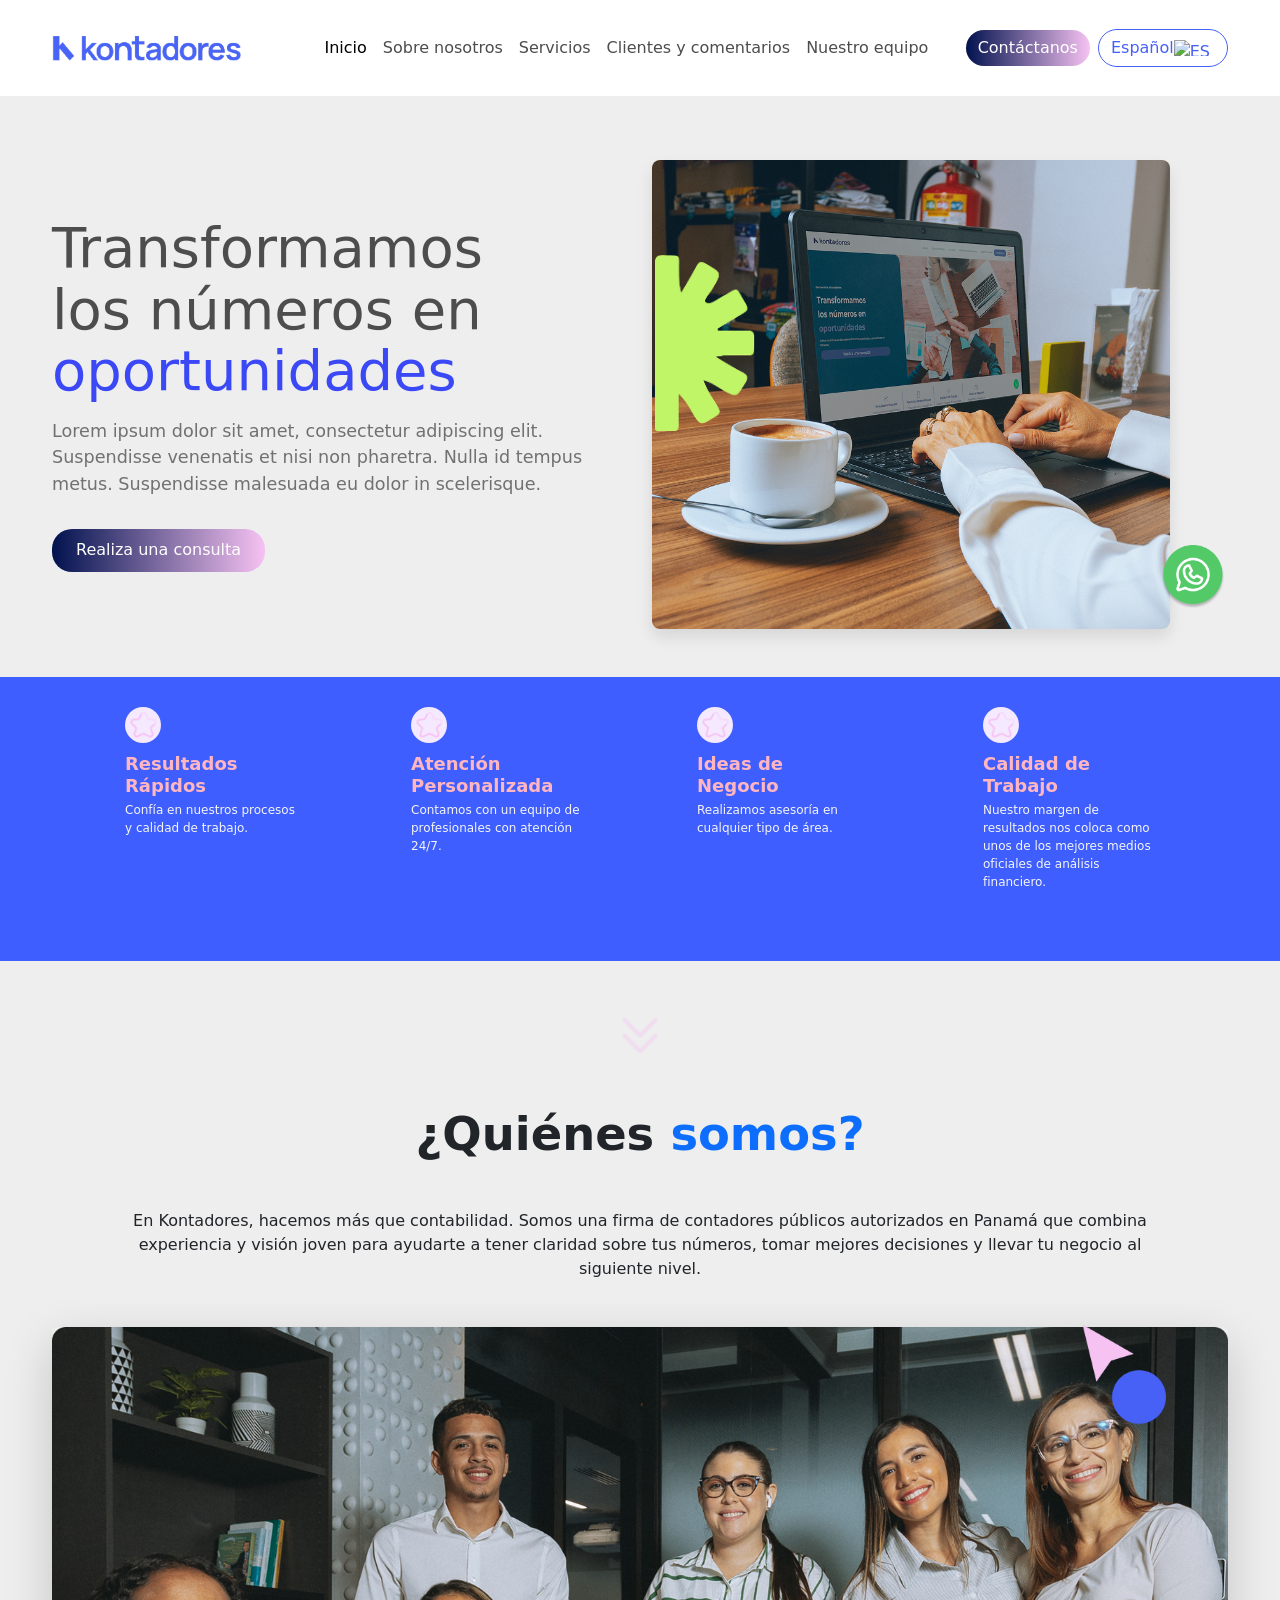
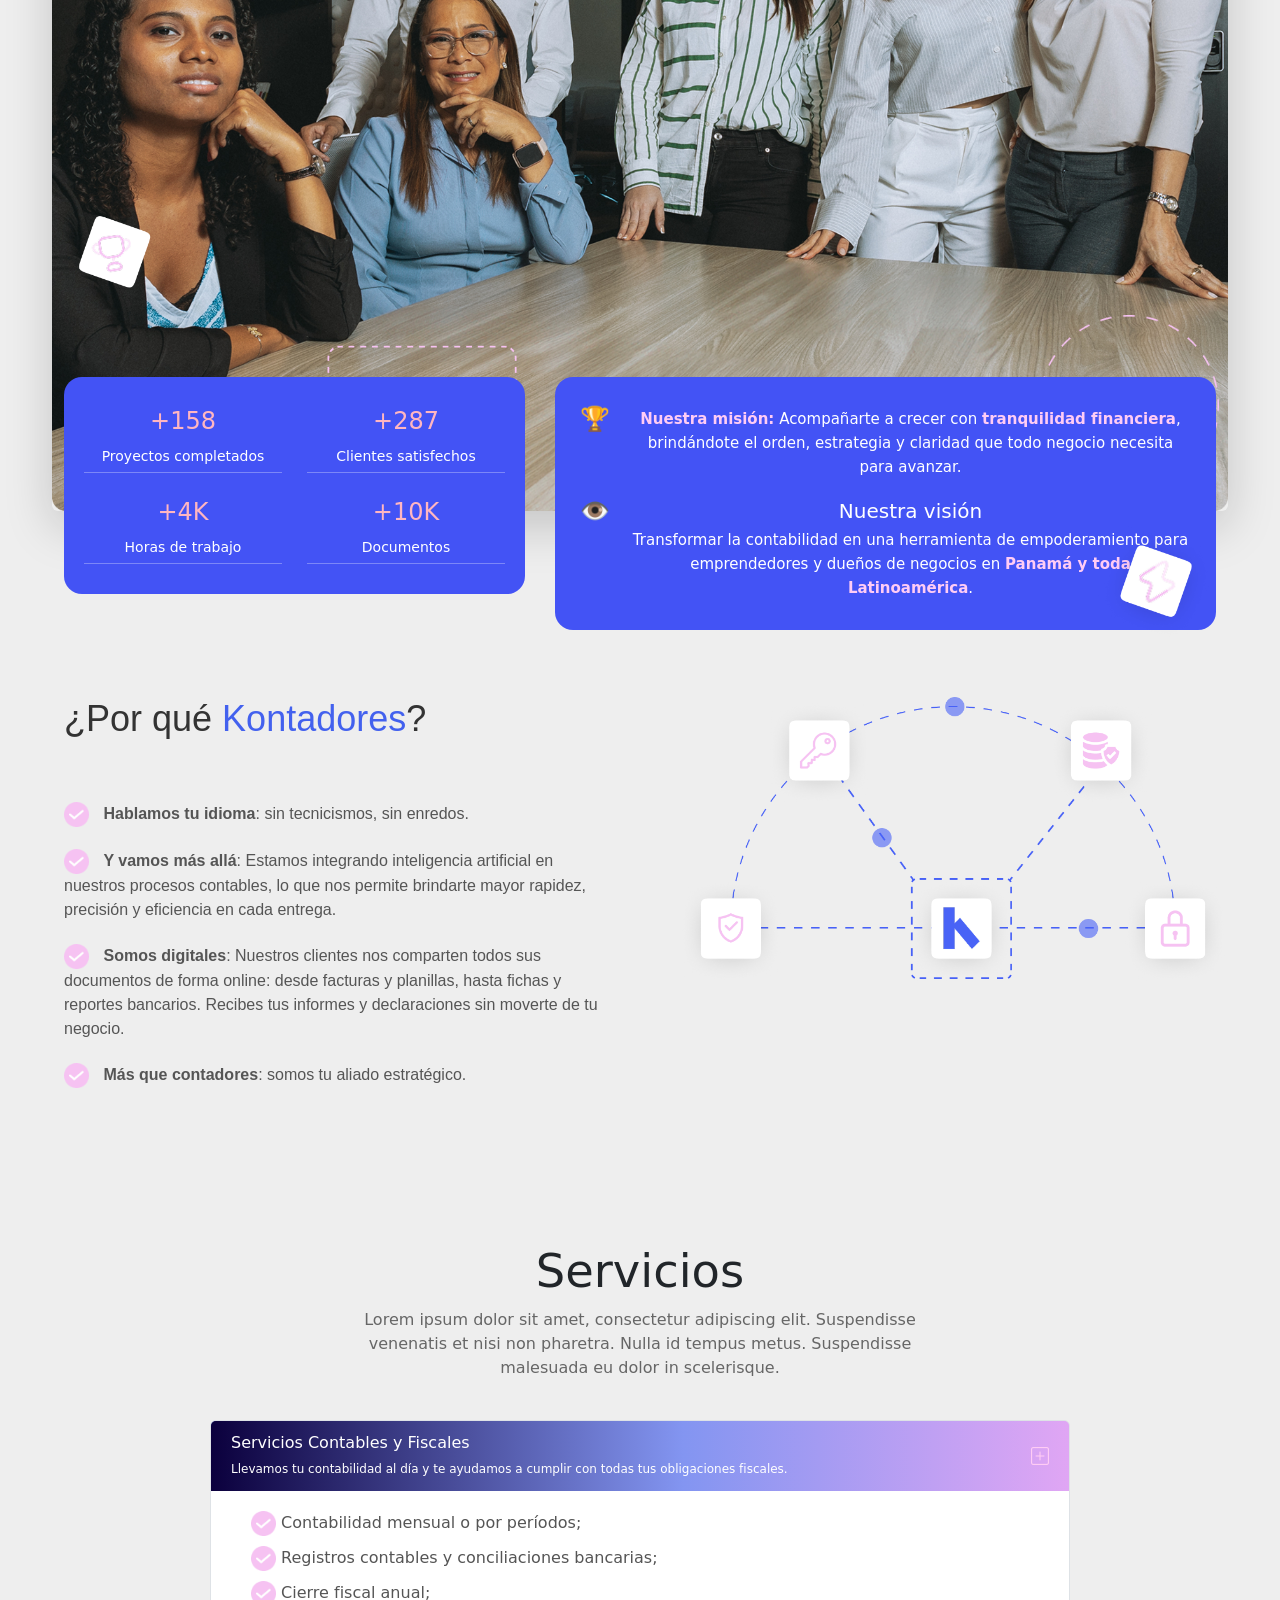
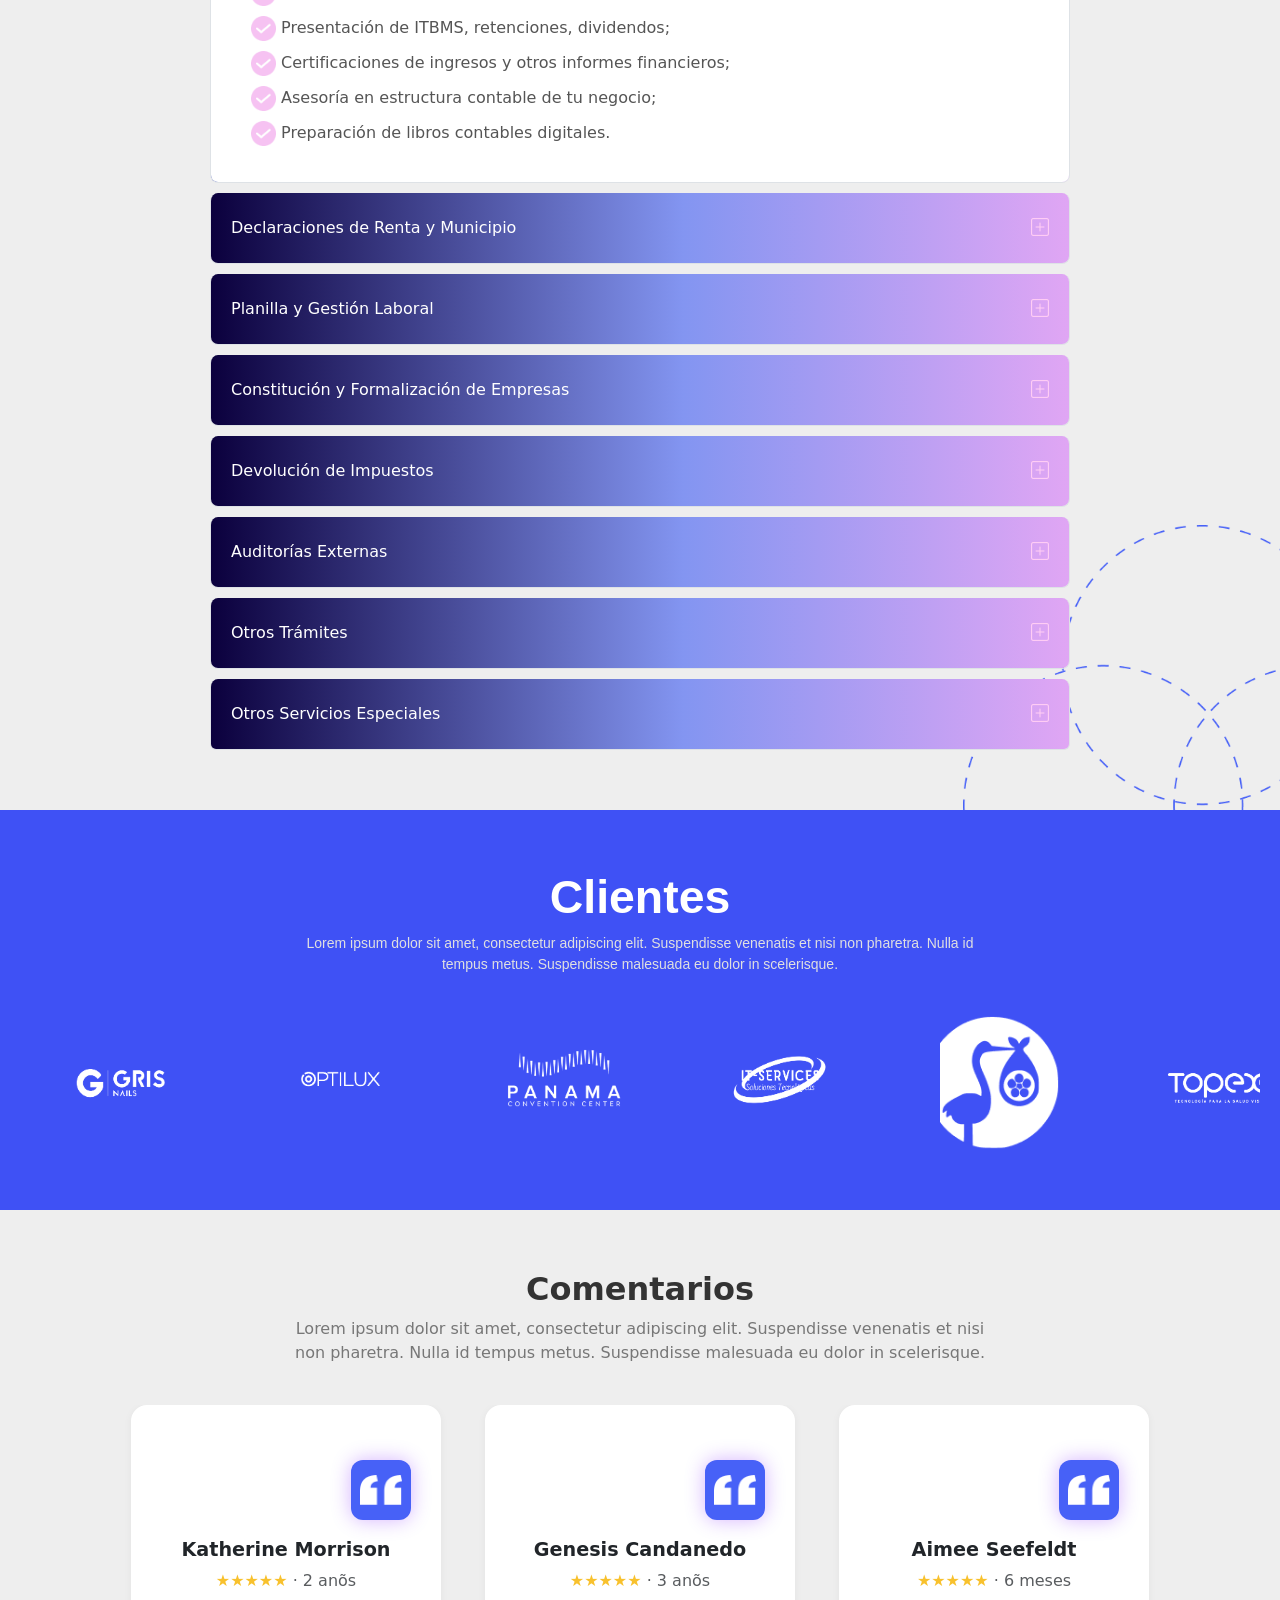
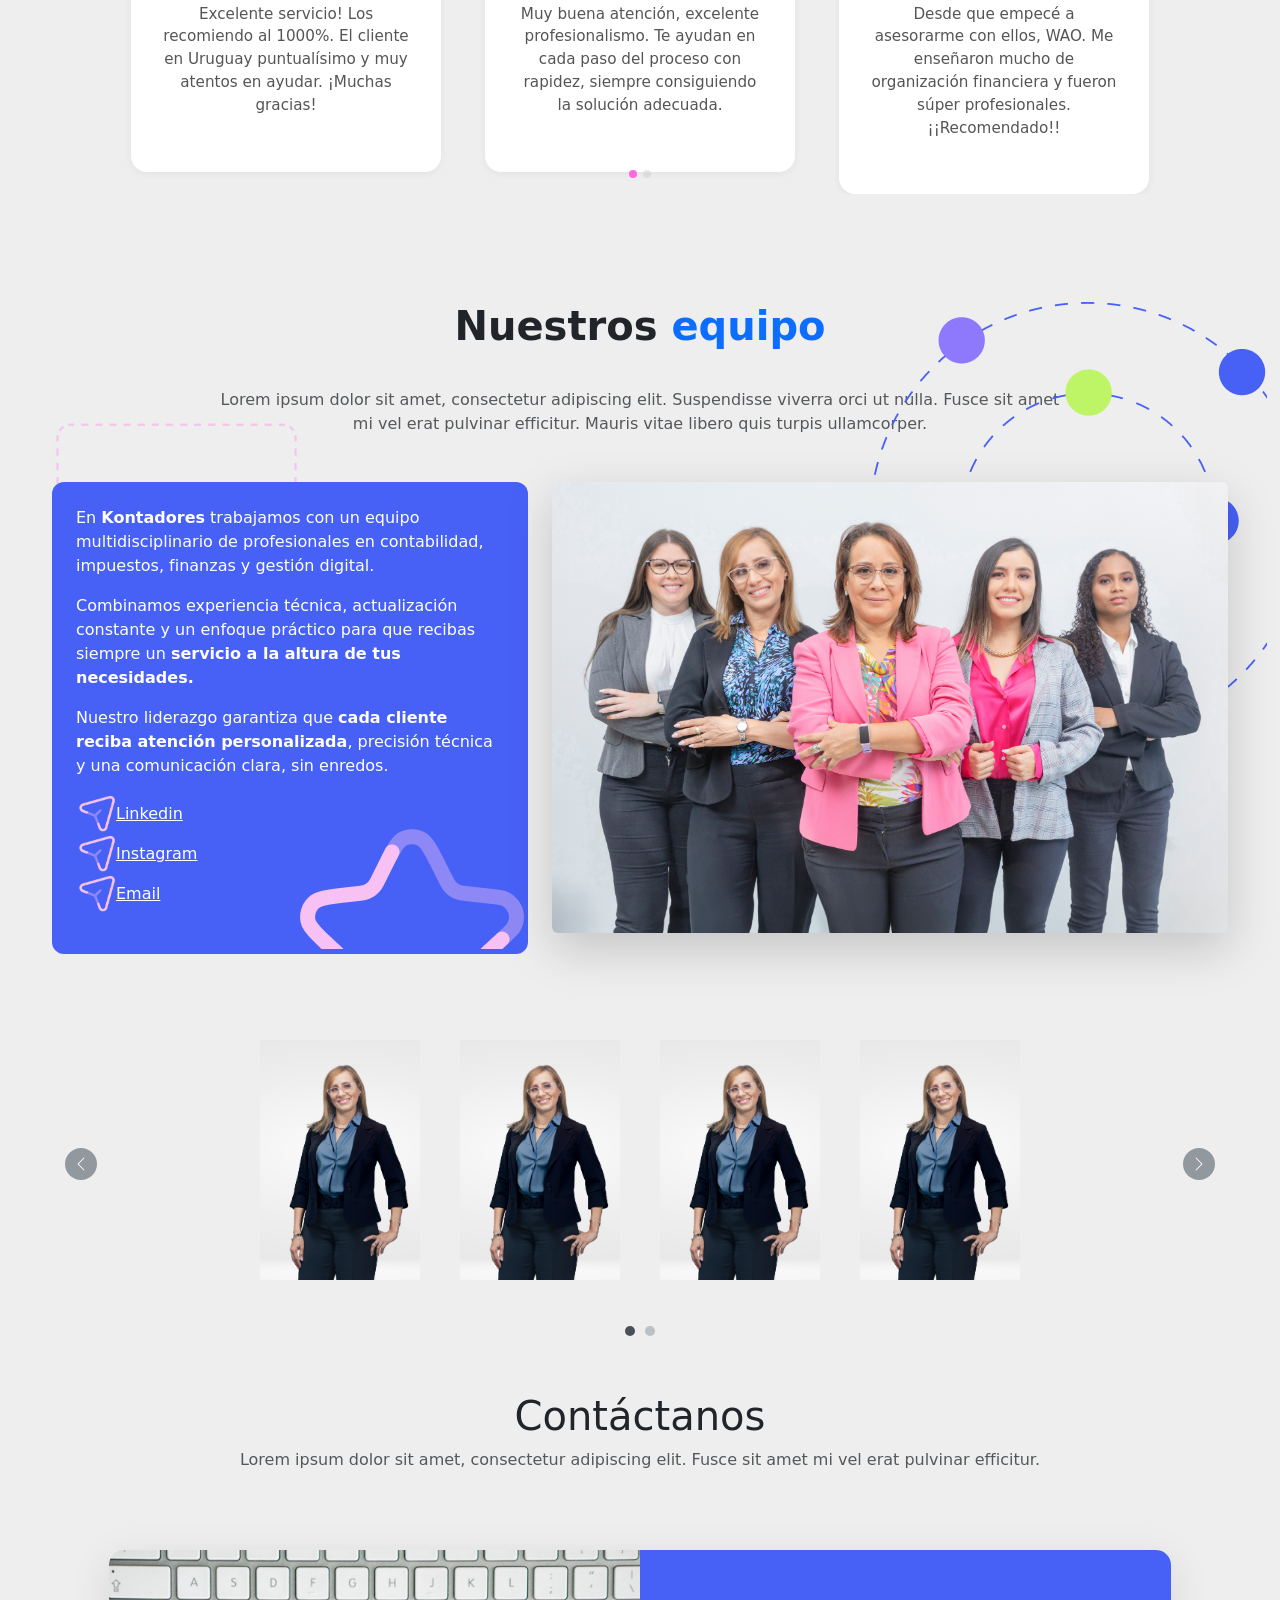
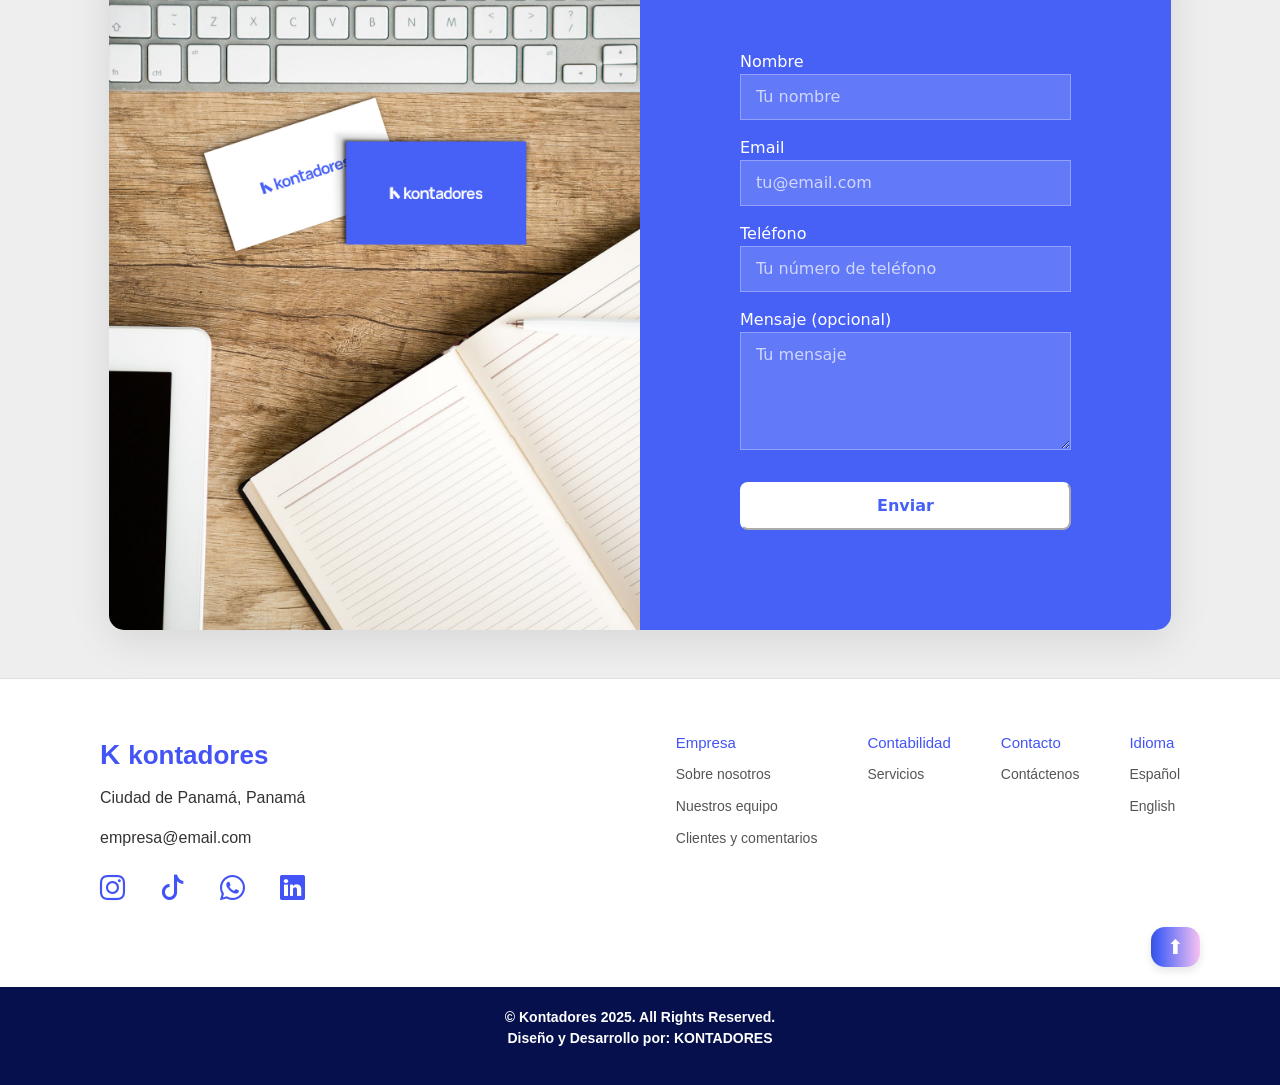
==== kontadores/index.html @ 6466029c "fix: ajuste layout" ====
<!DOCTYPE html>
<html lang="es">

<head>
    <meta charset="UTF-8">
    <meta name="viewport" content="width=device-width, initial-scale=1">
    <title>Kontadores</title>
    <!-- Bootstrap 5 -->
    <link href="https://cdn.jsdelivr.net/npm/bootstrap@5.3.7/dist/css/bootstrap.min.css" rel="stylesheet">
    <link rel="stylesheet" href="https://cdn.jsdelivr.net/npm/swiper@11/swiper-bundle.min.css" />
    <link rel="stylesheet" href="style.css">
</head>

<body>
    <!-- Navbar -->
    <nav class="navbar navbar-expand-lg bg-white my-2">
        <div class="container">
            <!-- Logo -->
            <a class="navbar-brand d-flex align-items-center text-primary fw-bold" href="#">
                <img src="img/LogotipoKontadores07.png" alt="Logo">
            </a>

            <!-- Botão colapsável (mobile) -->
            <button class="navbar-toggler" type="button" data-bs-toggle="collapse" data-bs-target="#navbarContent">
                <span class="navbar-toggler-icon"></span>
            </button>

            <!-- Menu principal -->
            <div class="collapse navbar-collapse" id="navbarContent">
                <!-- Links -->
                <ul class="navbar-nav mx-auto mb-2 mb-lg-0">
                    <li class="nav-item">
                        <a class="nav-link active" href="#">Inicio</a>
                    </li>
                    <li class="nav-item">
                        <a class="nav-link" href="#">Sobre nosotros</a>
                    </li>
                    <li class="nav-item">
                        <a class="nav-link" href="#">Servicios</a>
                    </li>
                    <li class="nav-item">
                        <a class="nav-link" href="#">Clientes y comentarios</a>
                    </li>
                    <li class="nav-item">
                        <a class="nav-link" href="#">Nuestro equipo</a>
                    </li>
                </ul>

                <!-- Botões -->
                <div class="d-flex align-items-center gap-2">
                    <a href="#" class="btn btn-gradient">Contáctanos</a>
                    <a href="#" class="btn btn-language d-flex align-items-center">
                        Español <img src="https://flagcdn.com/es.svg" alt="ES">
                    </a>
                </div>
            </div>
        </div>
    </nav>


    <section class="hero-section">
        <div class="container">
            <div class="row align-items-center flex-column-reverse flex-md-row text-center text-md-start">
                <!-- Texto à esquerda -->
                <div class="col-md-6 mb-4 mb-md-0">
                    <h1>
                        Transformamos <br />
                        los números en <span class="text-primary">oportunidades</span>
                    </h1>
                    <p>
                        Lorem ipsum dolor sit amet, consectetur adipiscing elit.<br />
                        Suspendisse venenatis et nisi non pharetra. Nulla id tempus <br />
                        metus. Suspendisse malesuada eu dolor in scelerisque.
                    </p>
                    <a href="#" class="btn btn-gradient mt-3">
                        Realiza una consulta
                    </a>
                </div>

                <!-- Imagem à direita -->
                <div class="col-md-6 position-relative">
                    <!-- Imagem principal -->
                    <img src="img/notebook-home.png" alt="Notebook" class="img-fluid main-img" />

                    <!-- Forma verde decorativa -->
                    <img src="img/StickersForma0104.png" alt="Decor" class="img-decor" />

                    <!-- Botão WhatsApp -->
                    <a href="#" class="btn-whatsapp">
                        <img class="img-whatsapp" src="img/btn-whatsapp.png" alt="WhatsApp" />
                    </a>
                </div>
            </div>
        </div>

        <!-- Benefícios -->
        <div class="benefits-section mt-5">
            <div class="row text-center">
                <div class="col-12 col-md-6 col-lg-3 mb-4">
                    <div class="benefit">
                        <div class="icon">
                            <img src="img/stars.svg" />
                        </div>
                        <h3>Resultados Rápidos</h3>
                        <p>Confía en nuestros procesos y calidad de trabajo.</p>
                    </div>
                </div>

                <div class="col-12 col-md-6 col-lg-3 mb-4">
                    <div class="benefit">
                        <div class="icon">
                            <img src="img/stars.svg" />
                        </div>
                        <h3>Atención Personalizada</h3>
                        <p>Contamos con un equipo de profesionales con atención 24/7.</p>
                    </div>
                </div>

                <div class="col-12 col-md-6 col-lg-3 mb-4">
                    <div class="benefit">
                        <div class="icon">
                            <img src="img/stars.svg" />
                        </div>
                        <h3>Ideas de Negocio</h3>
                        <p>Realizamos asesoría en cualquier tipo de área.</p>
                    </div>
                </div>

                <div class="col-12 col-md-6 col-lg-3 mb-4">
                    <div class="benefit">
                        <div class="icon">
                            <img src="img/stars.svg" />
                        </div>
                        <h3>Calidad de Trabajo</h3>
                        <p>Nuestro margen de resultados nos coloca como unos de los mejores medios oficiales de análisis
                            financiero.</p>
                    </div>
                </div>
            </div>
        </div>
    </section>

    <section class="quienes-somos-section py-5">
        <img src="img/circle.png" alt="Elemento decorativo superior direito" class="decor-circle-top-right">
        <img src="img/arrow.png" alt="Elemento decorativo superior direito" class="decor-arrow-top-right">
        <img src="img/dot-rectangle.png" alt="Elemento decorativo inferior esquerdo" class="decor-shape-bottom-left">
        <img src="img/rectangle.png" alt="Elemento decorativo superior esquerdo" class="decor-shape-top-left">
        <img src="img/trophy.png" alt="Elemento decorativo superior esquerdo" class="decor-shape-top-left-icon">
        <img src="img/rectangle.png" alt="Elemento decorativo superior esquerdo" class="decor-rectangle-bottom-left">
        <img src="img/lightning.png" alt="Elemento decorativo superior esquerdo"
            class="decor-rectangle-bottom-left-icon">


        <a href="#"><img class="img-arrow-double mb-5" src="img/doubleDown.png" /></a>
        <div class="container text-center">
            <!-- Título -->
            <h2 class="fw-bold mb-3">
                ¿Quiénes <span class="text-primary">somos?</span>
            </h2>
            <p class="mx-5">
                En Kontadores, hacemos más que contabilidad. Somos una firma de contadores públicos autorizados en
                Panamá
                que combina experiencia y visión joven para ayudarte a tener claridad sobre tus números,
                tomar mejores decisiones y llevar tu negocio al siguiente nivel.
            </p>

            <!-- Imagem com equipe -->
            <div class="position-relative">
                <img src="img/equipo-kontadores.png" alt="Equipo Kontadores"
                    class="img-fluid rounded shadow-lg img-equipo">
            </div>

            <!-- Bloco inferior com 2 colunas -->
            <div class="mision-vision-section">
                <div class="container">
                    <div class="stats-box">
                        <div class="stat">
                            <h3>+158</h3>
                            <p>Proyectos completados</p>
                        </div>
                        <div class="stat">
                            <h3>+287</h3>
                            <p>Clientes satisfechos</p>
                        </div>
                        <div class="stat">
                            <h3>+4K</h3>
                            <p>Horas de trabajo</p>
                        </div>
                        <div class="stat">
                            <h3>+10K</h3>
                            <p>Documentos</p>
                        </div>
                    </div>

                    <div class="mission-box">
                        <div class="mission">
                            <div class="icon">🏆</div>
                            <div class="d-flex flex-wrap">
                                <p>
                                    <strong>Nuestra misión:</strong>
                                    Acompañarte a crecer con <strong>tranquilidad financiera</strong>, brindándote el
                                    orden, estrategia y claridad
                                    que todo negocio necesita para avanzar.
                                </p>
                            </div>
                        </div>
                        <div class="vision">
                            <div class="icon">👁️</div>
                            <div>
                                <h3>Nuestra visión</h3>
                                <p>
                                    Transformar la contabilidad en una herramienta de empoderamiento para emprendedores
                                    y dueños de negocios en
                                    <strong>Panamá y toda Latinoamérica</strong>.
                                </p>
                            </div>
                        </div>
                    </div>
                </div>
            </div>

        </div>
    </section>

    <section class="porque-kontadores">
        <div class="container">
            <div class="row">
                <div class="col-md-6 col-12">
                    <div class="text-content container container-porque">
                        <h2>¿Por qué <span class="highlight">Kontadores</span>?</h2>
                        <ul>
                            <li>
                                <span class="check"><img src="./img/check_service.png" class="check-servicios"></span>
                                <strong>Hablamos tu idioma</strong>: sin tecnicismos, sin enredos.
                            </li>
                            <li>
                                <span class="check"><img src="./img/check_service.png" class="check-servicios"></span>
                                <strong>Y vamos más allá</strong>: Estamos integrando inteligencia artificial en
                                nuestros
                                procesos
                                contables, lo que nos permite brindarte mayor rapidez, precisión y eficiencia en cada
                                entrega.
                            </li>
                            <li>
                                <span class="check"><img src="./img/check_service.png" class="check-servicios"></span>
                                <strong>Somos digitales</strong>: Nuestros clientes nos comparten todos sus documentos
                                de
                                forma
                                online: desde facturas y planillas, hasta fichas y reportes bancarios. Recibes tus
                                informes
                                y
                                declaraciones sin moverte de tu negocio.
                            </li>
                            <li>
                                <span class="check"><img src="./img/check_service.png" class="check-servicios"></span>
                                <strong>Más que contadores</strong>: somos tu aliado estratégico.
                            </li>
                        </ul>
                    </div>
                </div>
                <div class="col-md-6 col-12 d-flex justify-content-end">
                    <div class="image-content">
                        <img src="img/Element.png" alt="Gráfico ilustrativo Kontadores" />
                    </div>
                </div>
            </div>
        </div>
    </section>

    <section class="servicios">
        <div class="container-servicios">
            <div class="titulo-central">
                <h2>Servicios</h2>
                <p>Lorem ipsum dolor sit amet, consectetur adipiscing elit. Suspendisse venenatis et nisi non pharetra.
                    Nulla id tempus metus. Suspendisse malesuada eu dolor in scelerisque.</p>
            </div>

            <div class="accordion">
                <!-- Acordeon 1 - aberto por padrão -->
                <div class="accordion-item open">
                    <div class="accordion-header">
                        <div class="accordion-text-content">
                            <h3>Servicios Contables y Fiscales</h3>
                            <p>Llevamos tu contabilidad al día y te ayudamos a cumplir con todas tus obligaciones
                                fiscales.
                            </p>
                        </div>
                        <span class="icon"><i class="bi bi-plus-square"></i></span>
                    </div>
                    <div class="accordion-content">
                        <ul>
                            <li><img src="./img/check_service.png" class="check-servicios"> Contabilidad mensual o por
                                períodos;
                            </li>
                            <li><img src="./img/check_service.png" class="check-servicios"> Registros contables y
                                conciliaciones bancarias;</li>
                            <li><img src="./img/check_service.png" class="check-servicios"> Cierre fiscal anual;</li>
                            <li><img src="./img/check_service.png" class="check-servicios"> Presentación de ITBMS,
                                retenciones, dividendos;</li>
                            <li><img src="./img/check_service.png" class="check-servicios"> Certificaciones de ingresos
                                y otros informes financieros;</li>
                            <li><img src="./img/check_service.png" class="check-servicios"> Asesoría en estructura
                                contable de tu negocio;</li>
                            <li><img src="./img/check_service.png" class="check-servicios"> Preparación de libros
                                contables digitales.</li>
                        </ul>
                    </div>
                </div>

                <!-- Demais acordeons -->
                <div class="accordion-item">
                    <div class="accordion-header">
                        <div class="accordion-text-content">
                            <h3>Declaraciones de Renta y Municipio</h3>
                        </div>
                        <span class="icon"><i class="bi bi-plus-square"></i></span>
                    </div>
                </div>

                <div class="accordion-item">
                    <div class="accordion-header">
                        <div class="accordion-text-center">
                            <h3>Planilla y Gestión Laboral</h3>
                        </div>
                        <span class="icon"><i class="bi bi-plus-square"></i></span>
                    </div>
                </div>

                <div class="accordion-item">
                    <div class="accordion-header">
                        <div class="accordion-text-center">
                            <h3>Constitución y Formalización de Empresas</h3>
                        </div>
                        <span class="icon"><i class="bi bi-plus-square"></i></span>
                    </div>
                </div>

                <div class="accordion-item">
                    <div class="accordion-header">
                        <div class="accordion-text-center">
                            <h3>Devolución de Impuestos</h3>
                        </div>
                        <span class="icon"><i class="bi bi-plus-square"></i></span>
                    </div>
                </div>

                <div class="accordion-item">
                    <div class="accordion-header">
                        <div class="accordion-text-center">
                            <h3>Auditorías Externas</h3>
                        </div>
                        <span class="icon"><i class="bi bi-plus-square"></i></span>
                    </div>
                </div>

                <div class="accordion-item">
                    <div class="accordion-header">
                        <div class="accordion-text-center">
                            <h3>Otros Trámites</h3>
                        </div>
                        <span class="icon"><i class="bi bi-plus-square"></i></span>
                    </div>
                </div>

                <div class="accordion-item">
                    <div class="accordion-header">
                        <div class="accordion-text-center">
                            <h3>Otros Servicios Especiales</h3>
                        </div>
                        <span class="icon"><i class="bi bi-plus-square"></i></span>
                    </div>
                </div>
            </div>

            <img src="./img/Apps.png" class="apps-servicios" />
        </div>
    </section>

    <section class="clientes-section">
        <div class="clientes-texto">
            <h1><strong>Clientes</strong></h1>
            <p>
                Lorem ipsum dolor sit amet, consectetur adipiscing elit. Suspendisse venenatis et nisi non
                pharetra.
                Nulla id tempus metus. Suspendisse malesuada eu dolor in scelerisque.
            </p>
        </div>

        <!-- <div class="carousel-container">
            <div class="carousel-track-client">
                <img src="img/alimenticias.png" alt="Cliente 1" />
                <img src="img/gris.png" alt="Cliente 2" />
                <img src="img/optilux.png" alt="Cliente 3" />
                <img src="img/panama.png" alt="Cliente 4" />
                <img src="img/services.png" alt="Cliente 5" />
                <img src="img/traced.png" alt="Cliente 6" />
                <img src="img/topex.png" alt="Cliente 1" />
            </div>
            <div class="carousel-dots">-
                <span class="dot active"></span>
                <span class="dot"></span>
                <span class="dot"></span>
            </div>
        </div> -->
        <div class="swiper clients-swiper">
            <div class="swiper-wrapper">
                <div class="swiper-slide"><img src="img/alimenticias.png" alt="Cliente 1" /></div>
                <div class="swiper-slide"><img src="img/gris.png" alt="Cliente 2" /></div>
                <div class="swiper-slide"><img src="img/optilux.png" alt="Cliente 3" /></div>
                <div class="swiper-slide"><img src="img/panama.png" alt="Cliente 4" /></div>
                <div class="swiper-slide"><img src="img/services.png" alt="Cliente 5" /></div>
                <div class="swiper-slide"><img src="img/traced.png" alt="Cliente 6" /></div>
                <div class="swiper-slide"><img src="img/topex.png" alt="Cliente 7" /></div>

                <div class="swiper-slide"><img src="img/alimenticias.png" alt="Cliente 1" /></div>
                <div class="swiper-slide"><img src="img/gris.png" alt="Cliente 2" /></div>
                <div class="swiper-slide"><img src="img/optilux.png" alt="Cliente 3" /></div>
                <div class="swiper-slide"><img src="img/panama.png" alt="Cliente 4" /></div>
                <div class="swiper-slide"><img src="img/services.png" alt="Cliente 5" /></div>
                <div class="swiper-slide"><img src="img/traced.png" alt="Cliente 6" /></div>
                <div class="swiper-slide"><img src="img/topex.png" alt="Cliente 7" /></div>
            </div>
            <div class="swiper-pagination"></div>
        </div>
    </section>

    <section class="testimonial-section">
        <h2 class="testimonial-title">Comentarios</h2>
        <p class="testimonial-subtitle">
            Lorem ipsum dolor sit amet, consectetur adipiscing elit. Suspendisse venenatis et nisi non pharetra.
            Nulla id tempus metus. Suspendisse malesuada eu dolor in scelerisque.
        </p>

        <div id="testimonialCarousel" class="carousel slide" data-bs-ride="carousel">
            <div class="carousel-inner">

                <!-- Slide 1 -->
                <div class="carousel-item active">
                    <div class="d-flex justify-content-center gap-4 flex-wrap">
                        <div class="testimonial-card col-10 col-md-3">
                            <div class="quote-icon">
                                <img src="./img/quote.png" class="quote-img" />
                            </div>
                            <div class="testimonial-name">Katherine Morrison</div>
                            <div class="testimonial-stars">★★★★★ <span class="text-muted">· 2 anõs</span></div>
                            <div class="testimonial-text">
                                Excelente servicio! Los recomiendo al 1000%. El cliente en Uruguay puntualísimo y muy
                                atentos en ayudar. ¡Muchas gracias!
                            </div>
                        </div>

                        <div class="testimonial-card col-10 col-md-3">
                            <div class="quote-icon">
                                <img src="./img/quote.png" class="quote-img" />
                            </div>
                            <div class="testimonial-name">Genesis Candanedo</div>
                            <div class="testimonial-stars">★★★★★ <span class="text-muted">· 3 anõs</span></div>
                            <div class="testimonial-text">
                                Muy buena atención, excelente profesionalismo. Te ayudan en cada paso del proceso con
                                rapidez, siempre consiguiendo la solución adecuada.
                            </div>
                        </div>

                        <div class="testimonial-card col-10 col-md-3">
                            <div class="quote-icon">
                                <img src="./img/quote.png" class="quote-img" />
                            </div>
                            <div class="testimonial-name">Aimee Seefeldt</div>
                            <div class="testimonial-stars">★★★★★ <span class="text-muted">· 6 meses</span></div>
                            <div class="testimonial-text">
                                Desde que empecé a asesorarme con ellos, WAO. Me enseñaron mucho de organización
                                financiera
                                y fueron súper profesionales. ¡¡Recomendado!!
                            </div>
                        </div>
                    </div>
                </div>

                <!-- Slide 2 -->
                <div class="carousel-item">
                    <div class="d-flex justify-content-center gap-4 flex-wrap">
                        <div class="testimonial-card col-10 col-md-3">
                            <div class="quote-icon">
                                <img src="./img/quote.png" class="quote-img" />
                            </div>
                            <div class="testimonial-name">Edgar Wong</div>
                            <div class="testimonial-stars">★★★★☆ <span class="text-muted">· 9 reviews</span></div>
                            <div class="testimonial-text">
                                El tiempo de respuesta fue bueno. Me ayudaron con una consulta tributaria específica y
                                resolvieron con claridad.
                            </div>
                        </div>
                        <div class="testimonial-card col-10 col-md-3">
                            <div class="quote-icon">
                                <img src="./img/quote.png" class="quote-img" />
                            </div>
                            <div class="testimonial-name">Edgar Wong</div>
                            <div class="testimonial-stars">★★★★☆ <span class="text-muted">· 9 reviews</span></div>
                            <div class="testimonial-text">
                                El tiempo de respuesta fue bueno. Me ayudaron con una consulta tributaria específica y
                                resolvieron con claridad.
                            </div>
                        </div>
                        <div class="testimonial-card col-10 col-md-3">
                            <div class="quote-icon">
                                <img src="./img/quote.png" class="quote-img" />
                            </div>
                            <div class="testimonial-name">Edgar Wong</div>
                            <div class="testimonial-stars">★★★★☆ <span class="text-muted">· 9 reviews</span></div>
                            <div class="testimonial-text">
                                El tiempo de respuesta fue bueno. Me ayudaron con una consulta tributaria específica y
                                resolvieron con claridad.
                            </div>
                        </div>
                    </div>
                </div>
            </div>

            <!-- Indicadores -->
            <div class="carousel-indicators mt-5">
                <button type="button" data-bs-target="#testimonialCarousel" data-bs-slide-to="0" class="active"
                    aria-current="true" aria-label="Slide 1"></button>
                <button type="button" data-bs-target="#testimonialCarousel" data-bs-slide-to="1"
                    aria-label="Slide 2"></button>
            </div>
        </div>
    </section>

    <section class="team-section py-5">
        <div class="container">
            <img src="./img/rectangle-large.png" class="rectangle-nuestro-equipo" />
            <img src="./img/circles-together.png" class="circles-nuestro-equipo" />
            <h1 class="text-center section-title fw-bold">Nuestros <span class="text-primary">equipo</span></h2>
                <p class="text-center text-muted section-subtitle">
                    Lorem ipsum dolor sit amet, consectetur adipiscing elit. Suspendisse viverra orci ut nulla.
                    Fusce sit amet mi vel erat pulvinar efficitur. Mauris vitae libero quis turpis ullamcorper.
                </p>

                <div class="row g-4 mb-5">
                    <div class="col-md-5 col-12">
                        <div class="team-info-card p-4">
                            <p>
                                En <strong>Kontadores</strong> trabajamos con un equipo multidisciplinario de
                                profesionales
                                en contabilidad,
                                impuestos, finanzas y
                                gestión digital.
                            </p>
                            <p>
                                Combinamos experiencia técnica, actualización constante y un enfoque práctico para que
                                recibas siempre un <strong>servicio a la altura de tus necesidades.</strong>
                            </p>
                            <p>
                                Nuestro liderazgo garantiza que <strong>cada cliente reciba atención
                                    personalizada</strong>,
                                precisión
                                técnica y una comunicación clara,
                                sin enredos.
                            </p>
                            <ul class="list-unstyled">
                                <li><a href="#"><img src="./img/send.png" class="list-send" />Linkedin</a></li>
                                <li><a href="#"><img src="./img/send.png" class="list-send" />Instagram</a></li>
                                <li><a href="#"><img src="./img/send.png" class="list-send" />Email</a></li>
                            </ul>
                            <img src="./img/star_curt.png" class="list-send-stars" />
                        </div>
                    </div>
                    <div class="col-md-7 col-12">
                        <div class="team-main-image">
                            <img src="./img/nuestro-equipo.jpg" alt="Nosso Time Principal"
                                class="img-fluid rounded shadow-lg img-nuestro-equipo">
                        </div>
                    </div>
                </div>

                <div id="teamMembersCarousel" class="carousel slide" data-bs-ride="carousel">
                    <div class="carousel-inner">
                        <div class="carousel-item active">
                            <div class="row justify-content-center g-4">
                                <div class="col-6 col-md-4 col-lg-2">
                                    <div class="member-card text-center p-2">
                                        <img src="./img/persona-equipo.png" alt="Nome do Membro"
                                            class="img-fluid  mb-2 member-photo">
                                    </div>
                                </div>
                                <div class="col-6 col-md-4 col-lg-2">
                                    <div class="member-card text-center p-2">
                                        <img src="./img/persona-equipo.png" alt="Nome do Membro"
                                            class="img-fluid  mb-2 member-photo">
                                    </div>
                                </div>
                                <div class="col-6 col-md-4 col-lg-2">
                                    <div class="member-card text-center p-2">
                                        <img src="./img/persona-equipo.png" alt="Nome do Membro"
                                            class="img-fluid  mb-2 member-photo">
                                    </div>
                                </div>
                                <div class="col-6 col-md-4 col-lg-2">
                                    <div class="member-card text-center p-2">
                                        <img src="./img/persona-equipo.png" alt="Nome do Membro"
                                            class="img-fluid  mb-2 member-photo">
                                    </div>
                                </div>
                            </div>
                        </div>

                        <div class="carousel-item">
                            <div class="row justify-content-center g-4">
                                <div class="col-6 col-md-4 col-lg-2">
                                    <div class="member-card text-center p-2">
                                        <img src="./img/persona-equipo.png" alt="Nome do Membro"
                                            class="img-fluid  mb-2 member-photo">
                                    </div>
                                </div>
                                <div class="col-6 col-md-4 col-lg-2">
                                    <div class="member-card text-center p-2">
                                        <img src="./img/persona-equipo.png" alt="Nome do Membro"
                                            class="img-fluid  mb-2 member-photo">
                                    </div>
                                </div>
                                <div class="col-6 col-md-4 col-lg-2">
                                    <div class="member-card text-center p-2">
                                        <img src="./img/persona-equipo.png" alt="Nome do Membro"
                                            class="img-fluid  mb-2 member-photo">
                                    </div>
                                </div>

                                <div class="col-6 col-md-4 col-lg-2">
                                    <div class="member-card text-center p-2">
                                        <img src="./img/persona-equipo.png" alt="Nome do Membro"
                                            class="img-fluid  mb-2 member-photo">
                                    </div>
                                </div>
                            </div>
                        </div>
                    </div>

                    <button class="carousel-control-prev" type="button" data-bs-target="#teamMembersCarousel"
                        data-bs-slide="prev">
                        <span class="carousel-control-prev-icon" aria-hidden="true"></span>
                        <span class="visually-hidden">Previous</span>
                    </button>
                    <button class="carousel-control-next" type="button" data-bs-target="#teamMembersCarousel"
                        data-bs-slide="next">
                        <span class="carousel-control-next-icon" aria-hidden="true"></span>
                        <span class="visually-hidden">Next</span>
                    </button>

                    <div class="carousel-indicators">
                        <button type="button" data-bs-target="#teamMembersCarousel" data-bs-slide-to="0" class="active"
                            aria-current="true" aria-label="Slide 1"></button>
                        <button type="button" data-bs-target="#teamMembersCarousel" data-bs-slide-to="1"
                            aria-label="Slide 2"></button>
                    </div>
                </div>
        </div>
        <div class="decorative-circles d-none d-lg-block">
            <span class="circle-sm position-absolute rounded-circle bg-info"></span>
            <span class="circle-md position-absolute rounded-circle bg-primary"></span>
            <span class="circle-lg position-absolute rounded-circle bg-secondary"></span>
        </div>
        <div class="decorative-dots d-none d-lg-block">
            <span class="dot position-absolute rounded-circle bg-success"></span>
            <span class="dot position-absolute rounded-circle bg-warning"></span>
            <span class="dot position-absolute rounded-circle bg-danger"></span>
        </div>
    </section>

    <section class="contact-section py-5">
        <div class="container">
            <div>
                <h1 class="text-center section-title">Contáctanos</h1>
                <p class="text-center text-muted mb-5 section-subtitle">Lorem ipsum dolor sit amet, consectetur
                    adipiscing
                    elit.
                    Fusce sit amet mi vel erat pulvinar efficitur.</p>
            </div>

            <div class="contact-content row g-0">
                <div
                    class="col-md-6 contact-image-half d-flex d-none d-sm-block flex-column align-items-center justify-content-end">
                    <div class="image-overlay text-center pb-4">
                    </div>
                </div>
                <div class="col-md-6 contact-form-half">
                    <form class="contact-custom-form">
                        <div class="mb-3">
                            <label for="name" class="contact-form-label">Nombre</label> <input type="text"
                                class="contact-form-control" id="name" placeholder="Tu nombre">
                        </div>
                        <div class="mb-3">
                            <label for="email" class="contact-form-label">Email</label> <input type="email"
                                class="contact-form-control" id="email" placeholder="tu@email.com">
                        </div>
                        <div class="mb-3">
                            <label for="phone" class="contact-form-label">Teléfono</label> <input type="tel"
                                class="contact-form-control" id="phone" placeholder="Tu número de teléfono">
                        </div>
                        <div class="mb-3">
                            <label for="message" class="contact-form-label">Mensaje (opcional)</label> <textarea
                                class="contact-form-control" id="message" rows="4" placeholder="Tu mensaje"></textarea>
                        </div>
                        <button type="submit" class="contact-submit-btn">Enviar</button>
                    </form>
                </div>
            </div>
        </div>
    </section>

    <footer class="footer">
        <div class="footer-content container">
            <div class="footer-left mb-4">
                <div class="logo">
                    <span class="logo-icon">K</span>
                    <span class="logo-text">kontadores</span>
                </div>
                <p>Ciudad de Panamá, Panamá</p>
                <p>empresa@email.com</p>

                <div class="social-icons">
                    <a href="#"><i class="bi bi-instagram"></i></a>
                    <a href="#"><i class="bi bi-tiktok"></i></a>
                    <a href="#"><i class="bi bi-whatsapp"></i></a>
                    <a href="#"><i class="bi bi-linkedin"></i></a>
                </div>
            </div>

            <div class="footer-links">
                <div>
                    <h4>Empresa</h4>
                    <ul>
                        <li><a href="#">Sobre nosotros</a></li>
                        <li><a href="#">Nuestros equipo</a></li>
                        <li><a href="#">Clientes y comentarios</a></li>
                    </ul>
                </div>
                <div>
                    <h4>Contabilidad</h4>
                    <ul>
                        <li><a href="#">Servicios</a></li>
                    </ul>
                </div>
                <div>
                    <h4>Contacto</h4>
                    <ul>
                        <li><a href="#">Contáctenos</a></li>
                    </ul>
                </div>
                <div>
                    <h4>Idioma</h4>
                    <ul>
                        <li><a href="#">Español</a></li>
                        <li><a href="#">English</a></li>
                    </ul>
                </div>
            </div>

            <a href="#top" class="back-to-top">⬆</a>
        </div>

        <div class="footer-bottom">
            <p>© Kontadores 2025. All Rights Reserved.<br>Diseño y Desarrollo por: KONTADORES</p>
        </div>
    </footer>

    <!-- Bootstrap JS -->
    <script src="https://cdn.jsdelivr.net/npm/bootstrap@5.3.7/dist/js/bootstrap.bundle.min.js"></script>
    <!-- Bootstrap Icon-->
    <link rel="stylesheet" href="https://cdn.jsdelivr.net/npm/bootstrap-icons@1.13.1/font/bootstrap-icons.css">
    <!--Swiper JS via cdn-->
    <script src="https://cdn.jsdelivr.net/npm/swiper@11/swiper-bundle.min.js"></script>
</body>

<script>
    document.querySelectorAll('.accordion-header').forEach(header => {
        header.addEventListener('click', () => {
            const item = header.parentElement;
            item.classList.toggle('open');
        });
    });

    const track = document.querySelector('.carousel-track-client');
    const dots = document.querySelectorAll('.carousel-dots .dot');
    let currentSlide = 0;

    const swiperClients = new Swiper('.clients-swiper', {
        slidesPerView: 'auto',
        spaceBetween: 0,
        centeredSlides: false,
        loop: true,
        autoplay: {
            delay: 0,
            disableOnInteraction: false,
        },
        speed: 5000,
        effect: 'slide',
        freeMode: {
            enabled: true,
            sticky: false,
        },
        on: {
            init: function () {
                this.el.addEventListener('mouseenter', () => {
                    this.autoplay.stop();
                });
                this.el.addEventListener('mouseleave', () => {
                    this.autoplay.start();
                });
            }
        },
        breakpoints: {
            768: {
                slidesPerView: 'auto',
                spaceBetween: 30,
            },
            1024: {
                slidesPerView: 'auto',
                spaceBetween: 20,
            }
        }
    });
</script>


</html>
---- kontadores/style.css ----
/* Estilos personalizados */

html, body {
    height: 100%;
    margin: 0;
    padding: 0;
  }


  .team-section, .hero-section, .quienes-somos-section,
  .porque-kontadores, .contact-section, .servicios, .comments-section, .testimonial-section {
    background-color: #EEEEEE !important;
  }

.navbar {
   height: 80px;
}

.navbar-brand img {
    height: 25px;
}

.nav-link {
    font-weight: 500;
    color: #4D4D4D;
}

.nav-link:hover,
.nav-link.active {
    color: #0b57d0;
}

.btn-gradient {
    background: linear-gradient(to right, #01124E, #F6C2F2);
    color: white;
    border: none;
    border-radius: 20px;
}

.btn-gradient:hover {
    opacity: 0.9;
}

.btn-language {
    border: 1px solid #4761F7;
    background-color: #fff;
    color: #4761F7;
    border-radius: 20px;
}

.btn-language img {
    height: 16px;
    margin-right: 5px;
}

@media (max-width: 991.98px) {
    .navbar-nav {
        text-align: center;
    }

    .navbar .d-flex {
        justify-content: center;
        margin-top: 10px;
    }
}


/* === Hero Section Custom Styles === */
.hero-section {
  background-color: #f8f9fa;
  padding: 4rem 0 0;
}

.hero-section h1 {
  font-size: 3.5rem;
  font-weight: 400;
  line-height: 1.1;
  color: #4d4d4d;
}

.hero-section h1 .text-primary {
  color: #3a48f6 !important;
  font-weight: 500;
}

.hero-section p {
  color: #717171;
  font-size: 1.1rem;
  margin-top: 1rem;
  font-weight: 350 !important;
}

.hero-section .btn-gradient {
  background: linear-gradient(to right, #01124e, #f6c2f2);
  border: none;
  border-radius: 20px;
  color: white;
  padding: 0.6rem 1.5rem;
  transition: all 0.3s ease;
}

.hero-section .btn-gradient:hover {
  opacity: 0.9;
}

.hero-section .img-decor {
  position: absolute;
  top: 20%;
  left: 15px;
  z-index: 1;
  width: 100px;
}

.hero-section .btn-whatsapp {
  position: absolute;
  bottom: 20px;
  right: 15px;
  z-index: 2;
}

.hero-section .img-whatsapp {
  max-width: 64px;
  max-height: 64px;
}

.hero-section img.main-img {
  width: 90%;
  border-radius: 0.5rem;
  box-shadow: 0 0.5rem 1rem rgba(0, 0, 0, 0.1);
  position: relative;
  z-index: 0;
}

/* Responsivo */
@media (max-width: 768px) {
  .hero-section h1 {
    font-size: 2.2rem;
  }

  .hero-section p {
    font-size: 1rem;
  }

  .hero-section .img-decor {
    top: 10%;
    left: 10px;
    width: 70px;
  }

  .hero-section .btn-whatsapp {
    bottom: 10px;
    right: 10px;
  }

  .hero-section .img-whatsapp {
    max-width: 52px;
    max-height: 52px;
  }
}

/* Benefits Section */
.benefits-section {
  padding: 2rem 0;
}

.benefit .icon {
  margin-bottom: 0.5rem;
}

.benefit h3 {
  font-size: 1.2rem;
  font-weight: 600;
  color: #333;
}

.benefit p {
  font-size: 0.95rem;
  color: #666;
}


/* === Seção ¿Quiénes somos? === */

.quienes-somos-section {
    padding-top: 5rem; /* py-5 do Bootstrap */
    padding-bottom: 5rem; /* py-5 do Bootstrap */
    position: relative; /* Essencial para posicionar as imagens flutuantes dentro desta seção */
    overflow: hidden; /* Esconde o que sai da área, se as imagens forem maiores que o contêiner */
}

/* Estilos para as cores customizadas */
.quienes-somos-section .text-primary-custom {
    color: #3A48F6 !important; /* Cor do "somos?" (azul) */
}

.quienes-somos-section .text-muted-custom {
    color: #6c757d; /* Cor do parágrafo principal (cinza) */
}

.quienes-somos-section h2 {
    font-size: 2.9rem;
}

/* Seta para baixo */
.quienes-somos-section .img-arrow-double {
    display: block; /* Garante que a imagem seja um bloco para margin auto */
    margin: 0 auto 3rem auto; /* Centraliza e adiciona margem inferior */
    width: 50px; /* Ajuste o tamanho da seta se necessário */
    height: auto;
}

/* Imagem da equipe */
.quienes-somos-section .img-equipo {
    max-width: 100%;
    height: auto;
    display: block;
    margin-bottom: 3rem; /* Espaçamento entre a imagem e a próxima seção */
}


/* --- Imagens Flutuantes de Fundo --- */

.decor-circle-top-right,
.decor-shape-bottom-right,
.decor-arrow-top-right,
.decor-rectangle-bottom-left,
.decor-shape-top-left {
    position: absolute;
    z-index: 0; 
}

.decor-circle-top-right {
    top: 79%;
    right: 9%;
    width: 180px;
    height: auto;
    transform: translate(30%, -30%);
    position: absolute;
    z-index: 1;
}

.decor-arrow-top-right{
    top: 30%;
    right: 11%;
    width: 95px;
    height: auto;
    transform: translate(30%, -30%);
    position: absolute;
    z-index: 1;
}

.decor-shape-bottom-left {
    position: absolute;
    z-index: 1;
    bottom: 1%;
    right: 53%;
    width: 200px;
    height: auto;
    transform: translate(-40%, -38%);
}

.decor-shape-top-left {
    z-index: 2;
    position: absolute;
    top: 70%;
    left: 8%;
    width: 115px;
    height: auto;
    transform: translate(-40%, -50%);
}

.decor-shape-top-left-icon {
    z-index: 2;
    position: absolute;
    top: 70%;
    left: 9%;
    width: 46px;
    height: auto;
    transform: translate(-56%, -50%);
}

.decor-rectangle-bottom-left{
    top: 94%;
    right: 8%;
    width: 115px;
    height: auto;
    transform: translate(30%, -30%);
    position: absolute;
    z-index: 2;
}

.decor-rectangle-bottom-left-icon{
    top: 94%;
    right: 9%;
    width: 63px;
    height: auto;
    transform: translate(36%, -16%);
    position: absolute;
    z-index: 2;
}


.mision-vision-section > .container { 
    display: flex;
    flex-wrap: wrap;
    gap: 30px;
    align-items: flex-start;
}


.stats-box {
    flex: 1 1 350px;
    display: grid;
    grid-template-columns: repeat(2, 1fr);
    gap: 20px;
    background-color: #382d6b;
    border-radius: 18px;
    padding: 30px 25px;
    color: white;
    z-index: 1;
    position: relative;
}

.stat {
    text-align: center;
}

.stat h3 {
    font-size: 36px;
    margin: 0 0 5px 0;
    color: #ffccf5;
}

.stat p {
    font-size: 16px;
    margin: 0;
    color: #F5F5F5;
}

.mission-box {
    flex: 1 1 500px;
    background-color: #4353f5;
    border-radius: 18px;
    color: white;
    padding: 30px 25px;
    position: relative;
    box-sizing: border-box;
    z-index: 1;

    display: flex;
    flex-direction: column;
    gap: 30px;
}

.mission,
.vision {
    display: flex;
    align-items: flex-start;
    gap: 20px;
    margin-bottom: 0;
}

.icon {
    font-size: 51px;
    color: #add8e6;
    flex-shrink: 0;
    line-height: 1;
}

.mission-box h3 {
    margin: 0 0 5px 0;
    font-size: 20px;
}

.mission-box p {
    margin: 0;
    font-size: 15px;
    line-height: 1.6;
}

.mission-box strong {
    color: #ffccf5;
}

/* Responsividade para telas menores */
@media (max-width: 768px) {
    .quienes-somos-section .img-arrow-double {
        left: auto;
        right: auto;
        position: static;
        margin-left: auto;
        margin-right: auto;
    }

    .quienes-somos-section .text-muted-custom {
        padding: 0 15px;
    }

    .container {
        flex-direction: column;
        gap: 20px;
    }

    .stats-box {
        grid-template-columns: 1fr;
    }

    .decor-circle-top-right,
    .decor-shape-bottom-right,
    .decor-arrow-top-right,
    .decor-shape-top-left {
        width: 100px;
        height: auto;
        opacity: 0.4;
    }
    .decor-circle-top-right {
        top: 20px; right: 10px; transform: none;
    }
    .decor-shape-bottom-right {
        bottom: 20px; right: 10px; transform: none;
    }
    .decor-shape-top-left {
        top: 100px; left: 0px; transform: none;
    }
}


  /* Cards das estatísticas */
  .stat-card {
    background-color: rgba(255, 255, 255, 0.1);
    border: 1px solid rgba(255, 255, 255, 0.2);
  }
  
  .stat-card strong {
    font-size: 1.2rem;
    display: block;
    margin-bottom: 0.3rem;
  }
  
  /* Ícones decorativos */
  .decor-top-left {
    top: -20px;
    left: -20px;
    width: 40px;
  }
  
  .decor-top-right {
    top: -15px;
    right: -15px;
    width: 20px;
    height: 20px;
  }
  
  .decor-top-left,
  .decor-top-right {
    position: absolute;
  }
  

  /* Fundo com gradiente */
.info-box {
    background: linear-gradient(to right, #3A48F6, #8443F7);
    box-shadow: 0 0.5rem 1rem rgba(0, 0, 0, 0.1);
  }
  
  /* Cards de estatísticas */
  .stat-card {
    background-color: rgba(255, 255, 255, 0.08);
    border: 1px solid rgba(255, 255, 255, 0.2);
    color: white;
    transition: all 0.3s ease;
  }
  
  .stat-card:hover {
    background-color: rgba(255, 255, 255, 0.15);
  }
  

  .benefits-section {
    display: flex;
    justify-content: space-between;
    background-color: #3e5eff;
    padding: 30px 5rem;
    color: white;
  }
  
  
  .benefit {
    flex: 1;
    margin: 0 45px;
    text-align: left;
  }
  
  .benefit .icon {
    background-color: #f5e9ff;
    color: #a060ff;
    font-size: 20px;
    width: 36px;
    height: 36px;
    display: flex;
    align-items: center;
    justify-content: center;
    border-radius: 50%;
    margin-bottom: 10px;
  }
  
  .benefit h3 {
    color: #FFB6C1;
    margin: 0;
    font-size: 18px;
    font-weight: 600;
  }
  
  .benefit p {
    font-size: 12px;
    margin-top: 5px;
    color: #F5F5F5;
  }

  .porque-kontadores {
    display: flex;
    align-items: center;
    justify-content: space-between;
    padding: 60px 40px;
    background-color: #f7fafd;
    font-family: 'Segoe UI', sans-serif;
    flex-wrap: wrap;
    gap: 40px;
  }

  .container-porque{
    display: flex;
    flex-direction: column;
  }
  
  .text-content {
    flex: 1 1 500px;
    max-width: 600px;
  }
  
  .text-content h2 {
    font-size: 36px;
    color: #333;
    margin-bottom: 30px;
  }
  
  .text-content .highlight {
    color: #4361ee;
  }
  
  .text-content ul {
    list-style: none;
    padding: 0;
  }
  
  .text-content li {
    margin-bottom: 20px;
    font-size: 16px;
    color: #555;
    align-items: flex-start;
  }
  
  .text-content .check {
    color: #e498f9;
    font-size: 18px;
    margin-right: 10px;
    line-height: 1.5;
  }
  
  .image-content {
    flex: 1 1 400px;
    max-width: 550px;
    text-align: center;
  }
  
  .image-content img {
    max-width: 100%;
    height: auto;
  }

  .container-servicios {
    position: relative;
    z-index: 2;
    max-width: 900px;
    margin: auto;
    padding: 60px 20px;
  }

  .apps-servicios{
    position: absolute;
    z-index: -1;
    max-height: 420px;
    margin-top: -225px;
    right: -210px;
  }

  .check-servicios{
    width: 25px;
  }
  
  .titulo-central {
    text-align: center;
    margin-bottom: 40px;
  }
  
  .titulo-central h2 {
    font-size: 2.9rem;
  }
  
  .titulo-central p {
    max-width: 600px;
    margin: 0 auto;
    color: #666;
  }
  
  .accordion {
    display: flex;
    flex-direction: column;
    gap: 10px;
  }
  
  .accordion-item {
    background: linear-gradient(90deg, #3f51b5, #e1bdf3);
    border-radius: 8px;
    overflow: hidden;
    transition: all 0.3s ease;
  }
  
  .accordion-header {
    min-height: 70px;
    padding: 8px 20px;
    background: linear-gradient(to right, #0B003D 0%, #8395f1 55%, #E0A6F4 100%);
    color: white;
    display: flex;
    justify-content: space-between;
    align-items: center;
    cursor: pointer;
    flex-wrap: wrap;
  }
  
  .accordion-header h3 {
    font-size: 16px;
    margin: 0;
    flex: 1 1 100%;
  }
  
  .accordion-header p {
    font-size: 12px;
    margin: 8px 0 0;
    flex: 1 1 100%;
    color: #fff;
  }
  
  .accordion-header .icon {
    font-size: 18px;
    transform: rotate(0deg);
    transition: transform 0.3s ease;
  }
  
  .accordion-item.open .icon {
    transform: rotate(180deg);
  }
  
  .accordion-content {
    background: white;
    padding: 20px;
    color: #444;
    display: none;
  }
  
  .accordion-item.open .accordion-content {
    display: block;
  }
  
  .accordion-content ul {
    list-style: none;
    padding-left: 0;
  }
  
  .accordion-content li {
    margin-bottom: 10px;
    color: #555;
    position: relative;
    padding-left: 20px;
  }
  
  .accordion-content li::before {
    position: absolute;
    left: 0;
    color: #e498f9;
  }

  .mision-vision-section {
    padding: 0 ;
    margin: -18% 0 ;
    z-index: 1;
  }
  
  .container {
    display: flex;
    flex-wrap: wrap;
    justify-content: center;
    gap: 30px;
    max-width: 1200px;
    margin: 0 auto;
  }
  
  .stats-box {
    flex: 1 1 300px;
    background-color: #4353f5;
    border-radius: 18px;
    padding: 30px 20px;
    display: grid;
    grid-template-columns: 1fr 1fr;
    color: white;
    box-shadow: 0 0 0 2px #f0c5ff dashed;
    gap: 25px;
  }
  
  .stat h3 {
    color: #FFB6C1;
    margin: 0;
    font-size: 24px;
  }
  
  .stat p {
    color: #fff;
    margin: 5px 0 0;
    font-size: 14px;
    border-bottom: 1px solid rgba(255, 255, 255, 0.3);
    padding-top: 5px;
    padding-bottom: 5px;
  }
  
  .mission-box {
        display: flex;
    align-items: flex-start;
    gap: 20px;
    flex: 1 1 500px;
    background-color: #4353f5;
    border-radius: 18px;
    color: white;
    padding: 30px 25px;
    position: relative;
  }
  
  .mission,
  .vision {
    display: flex;
    align-items: flex-start;
    gap: 20px;
    /* margin-bottom: 30px; */
  }
  
  .mission:last-child {
    margin-bottom: 0;
  }
  
  .icon {
    font-size: 24px;
    color: #ffccf5;
  }
  
  .mission-box h3 {
    margin: 0 0 5px 0;
    font-size: 20px;
  }
  
  .mission-box p {
    margin: 0;
    font-size: 15px;
    line-height: 1.6;
  }
  
  .mission-box strong {
    color: #ffccf5;
  }

  .clientes-section {
    position: relative;
    z-index: 2;
    background-color: #3f51f5;
    color: white;
    text-align: center;
    padding: 60px 20px;
    font-family: 'Segoe UI', sans-serif;
  }
  
  .clientes-texto h2 {
    font-size: 32px;
    margin-bottom: 10px;
  }

  .clientes-texto h1{
    font-size: 2.9rem; 
  }
  
  .clientes-texto p {
    max-width: 700px;
    margin: 0 auto 40px auto;
    font-size: 14px;
    color: #e0e0e0;
  }
  
  .carousel-container {
    position: relative;
    overflow: hidden;
    max-width: 900px;
    margin: 0 auto;
  }
  
  .carousel-track-client {
    display: flex;
    gap: 40px;
    transition: transform 0.5s ease;
  }
  
  .carousel-track-client img {
    max-height: 135px;
    object-fit: contain;
  }

  .clients-swiper img{
    max-height: 135px;
  }
  

  .clients-swiper .swiper-slide{
    max-width: 200px;
  }
  
  .carousel-dots {
    margin-top: 20px;
  }
  
  .carousel-dots .dot {
    display: inline-block;
    width: 10px;
    height: 10px;
    background-color: #ccc;
    border-radius: 50%;
    margin: 0 5px;
    cursor: pointer;
    transition: background 0.3s ease;
  }
  
  .carousel-dots .dot.active {
    background-color: white;
  }

  /*Comentarios */
  .testimonial-section {
      text-align: center;
      padding: 60px 20px;
    }

    .testimonial-title {
      font-size: 2rem;
      font-weight: bold;
      color: #333;
    }

    .testimonial-subtitle {
      color: #777;
      max-width: 700px;
      margin: 0 auto 40px;
    }

    .testimonial-card {
      background: white;
      border-radius: 16px;
      box-shadow: 0 2px 8px rgba(0, 0, 0, 0.05);
      padding: 55px 30px 55px 30px;
      margin: 0 10px;
      height: 100%;
      transition: all 0.3s;
    }

    .testimonial-card:hover {
      transform: translateY(-5px);
    }

    .quote-icon {
      width: 60px;
      height: 60px;
      background-color: #4761F7;
      border-radius: 12px;
      display: flex;
      align-items: center;
      justify-content: center;
      box-shadow: 0 0 20px rgba(111, 0, 255, 0.3);
      margin-bottom: 16px;
      margin-left: auto;
    }

    .quote-icon img {
      width: auto;
      height: 30px;
      fill: white;
    }

    .testimonial-name {
      font-size: 1.2rem;
      font-weight: 600;
      margin-bottom: 4px;
    }

    .testimonial-stars {
      color: #f8c12d;
      margin-bottom: 10px;
    }

    .testimonial-text {
      font-size: 0.95rem;
      color: #555;
      min-height: 80px;
    }

    .carousel-indicators [data-bs-target] {
      margin-top: 10px;
      width: 8px;
      height: 8px;
      border-radius: 50%;
      border: none;
      background-color: #d0d0d0;
    }

    .carousel-indicators .active {
      background-color: #ff69de;
    }

/*Nuestro time */

.team-section{
  background-color: #EEEEEE;
}

.rectangle-nuestro-equipo{
    max-height: 470px;
    margin-top: 118px;
    left: 50px;
    position: absolute;
    z-index: 0;
}

.img-nuestro-equipo{

  position: relative;
}

.team-section .section-subtitle{
  max-width: 72%;
}

.circles-nuestro-equipo{
  right: 13px;
  position: absolute;
  z-index: 0;
}

.team-info-card{
  background-color: #4761F7;
  border-radius: 12px;
  height: 100%;
  position: relative;
}

.team-info-card p, .team-info-card ul > li > a {
  color: #fff;
  font-weight: 400;
}

.list-send{
  max-width: 40px;
  max-height: 40px;
}

.list-send-stars{
    right: 0%;
    top: 72%;
    position: absolute;
    z-index: 2;
}

.team-section .carousel-control-prev,
.team-section .carousel-control-next {
    width: 5%;
    opacity: 0.7;
    transition: opacity 0.3s ease;
}

.team-section .carousel-control-prev:hover,
.team-section .carousel-control-next:hover {
    opacity: 1;
}

.team-section .carousel-control-prev-icon,
.team-section .carousel-control-next-icon {
    background-color: #6c757d;
    border-radius: 50%;
    padding: 12px;
    background-size: 50%;
}

/* Estilos para os indicadores do carrossel de membros */
.team-section .carousel-indicators {
    bottom: -40px;
    margin-bottom: 0;
}

.team-section .carousel-indicators button {
    background-color: #adb5bd;
    width: 10px;
    height: 10px;
    border-radius: 50%;
    margin: 0 5px;
    opacity: 0.8;
}

.team-section .carousel-indicators button.active {
    background-color: #495057;
    opacity: 1;
}


/*Form contato */
/* ... seu CSS existente para section-title, section-subtitle, comments-section, team-section etc. ... */

/* Seção Contáctanos */
.contact-section {
    background-color: #f8f9fa;
}

.contact-content {
    border-radius: 15px;
    overflow: hidden;
    box-shadow: 0 10px 40px rgba(0, 0, 0, 0.1);
}

.contact-image-half {
     background-image: url('./img/image-form.jpg'); /* Exemplo de imagem */
    background-size: cover;
    background-position: center;
    min-height: 400px; /* Garante que a div tenha uma altura para a imagem aparecer */
    position: relative;
}

.contact-image-half::before {
    content: '';
    position: absolute;
    top: 0;
    left: 0;
    right: 0;
    bottom: 0;
    z-index: 1;
}

.contact-image-half .image-overlay {
    position: relative;
    z-index: 2;
    width: 630px;
    text-align: center;
}

/* ESTILOS EXCLUSIVOS PARA O FORMULÁRIO */
.contact-form-half {
    background-color: #4761F7;
    color: #fff;
}

.contact-custom-form .contact-form-label { /* Usando a nova classe exclusiva */
    color: #fff;
    font-weight: 500;
}

.contact-custom-form .contact-form-control { /* Usando a nova classe exclusiva */
    background-color: rgba(255, 255, 255, 0.15);
    border: 1px solid rgba(255, 255, 255, 0.3);
    color: #fff;
    padding: 10px 15px;
    width: 100%;
    display: block;
}

.contact-custom-form .contact-form-control::placeholder {
    color: rgba(255, 255, 255, 0.7);
}

/* Estilo do input ao focar com a nova classe */
.contact-custom-form .contact-form-control:focus {
    background-color: rgba(255, 255, 255, 0.25);
    border-color: #fff;
    box-shadow: 0 0 0 0.25rem rgba(255, 255, 255, 0.25); 
    color: #fff;
    outline: none;
}

.contact-custom-form textarea.contact-form-control { /* Específico para o textarea */
    resize: vertical; /* Permite redimensionar verticalmente */
}


.contact-custom-form .contact-submit-btn { /* Usando a nova classe exclusiva */
    background-color: #fff;
    border-color: #fff;
    color: #4761F7;
    font-weight: bold;
    padding: 10px 20px;
    border-radius: 8px;
    width: 100%; /* Ocupa 100% da largura */
    margin-top: 1rem; /* Espaçamento superior */
    transition: all 0.3s ease; /* Transição para o hover */
}

.contact-custom-form .contact-submit-btn:hover {
    background-color: #e2e6ea;
    border-color: #e2e6ea;
    color: #4a00e0;
}

.contact-custom-form{
  padding: 100px;
}


/* Responsividade básica para o layout do formulário */
@media (max-width: 767.98px) {
    .contact-image-half {
        border-bottom-left-radius: 0;
        border-top-right-radius: 15px;
    }
    .contact-form-half {
        border-top-right-radius: 0;
        border-bottom-left-radius: 15px;
    }

    .benefits-section{
      flex-direction: column;
    }

    .apps-servicios,
    .decor-circle-top-right,
    .decor-arrow-top-right,
    .decor-shape-bottom-left,
    .decor-shape-top-left,
    .decor-shape-top-left-icon,
    .decor-rectangle-bottom-left,
    .decor-rectangle-bottom-left-icon{
      display: none;
    }
}

/* Responsividade básica para o layout do formulário */
@media (max-width: 767.98px) {
    .contact-image-half {
        border-bottom-left-radius: 0;
        border-top-right-radius: 15px; /* Arredonda no canto superior direito para mobiles */
    }
    .contact-form-half {
        border-top-right-radius: 0;
        border-bottom-left-radius: 15px; /* Arredonda no canto inferior esquerdo para mobiles */
    }
}

  /* Importar Font Awesome para ícones sociais */
@import url('https://cdnjs.cloudflare.com/ajax/libs/font-awesome/6.0.0-beta3/css/all.min.css');

.footer {
  background: white;
  font-family: 'Segoe UI', sans-serif;
  color: #333;
  border-top: 1px solid #e0e0e0;
}

.footer-content {
  display: flex;
  flex-wrap: wrap;
  justify-content: space-between;
  padding: 55px 60px;
  position: relative;
  gap: 30px;
}

.footer-left {
  max-width: 300px;
}

.logo {
  font-size: 26px;
  font-weight: bold;
  color: #4353f5;
  display: flex;
  align-items: center;
  gap: 8px;
  margin-bottom: 10px;
}

.logo-icon {
  font-weight: bold;
  font-size: 28px;
}

.social-icons {
  margin-top: 20px;
  display: flex;
  gap: 35px;
}

.social-icons a {
  font-size: 25px;
  color: #4353f5;
  text-decoration: none;
}

.footer-links {
  display: flex;
  flex-wrap: wrap;
  gap: 50px;
}

.footer-links h4 {
  color: #4353f5;
  margin-bottom: 10px;
  font-size: 15px;
}

.footer-links ul {
  list-style: none;
  padding: 0;
  margin: 0;
}

.footer-links li {
  margin-bottom: 8px;
}

.footer-links a {
  text-decoration: none;
  color: #555;
  font-size: 14px;
}

.back-to-top {
  position: absolute;
  right: 40px;
  bottom: 20px;
  background: linear-gradient(89.8deg, #01124E -62.59%, #4761F7 14.25%, #F6C2F2 99.82%);
  color: white;
  padding: 5px 16px;
  border-radius: 14px;
  text-decoration: none;
  font-size: 20px;
  box-shadow: 0 4px 8px rgba(0,0,0,0.1);
}

.footer-bottom {
  background: #05104d;
  color: white;
  text-align: center;
  padding: 20px;
  font-size: 14px;
  font-weight: 600;
}

/* === Responsivo === */
@media (max-width: 768px) {
  .footer-content {
    flex-direction: column;
    padding: 40px 20px;
    align-items: flex-start;
  }

  .footer-links {
    flex-direction: column;
    gap: 30px;
    margin-top: 30px;
  }

  .back-to-top {
    position: static;
    align-self: center;
    margin-top: 20px;
  }

  .footer-left {
    width: 100%;
  }

  .social-icons {
    justify-content: start;
    gap: 25px;
  }

  .footer-bottom {
    font-size: 13px;
    padding: 15px 10px;
  }
}
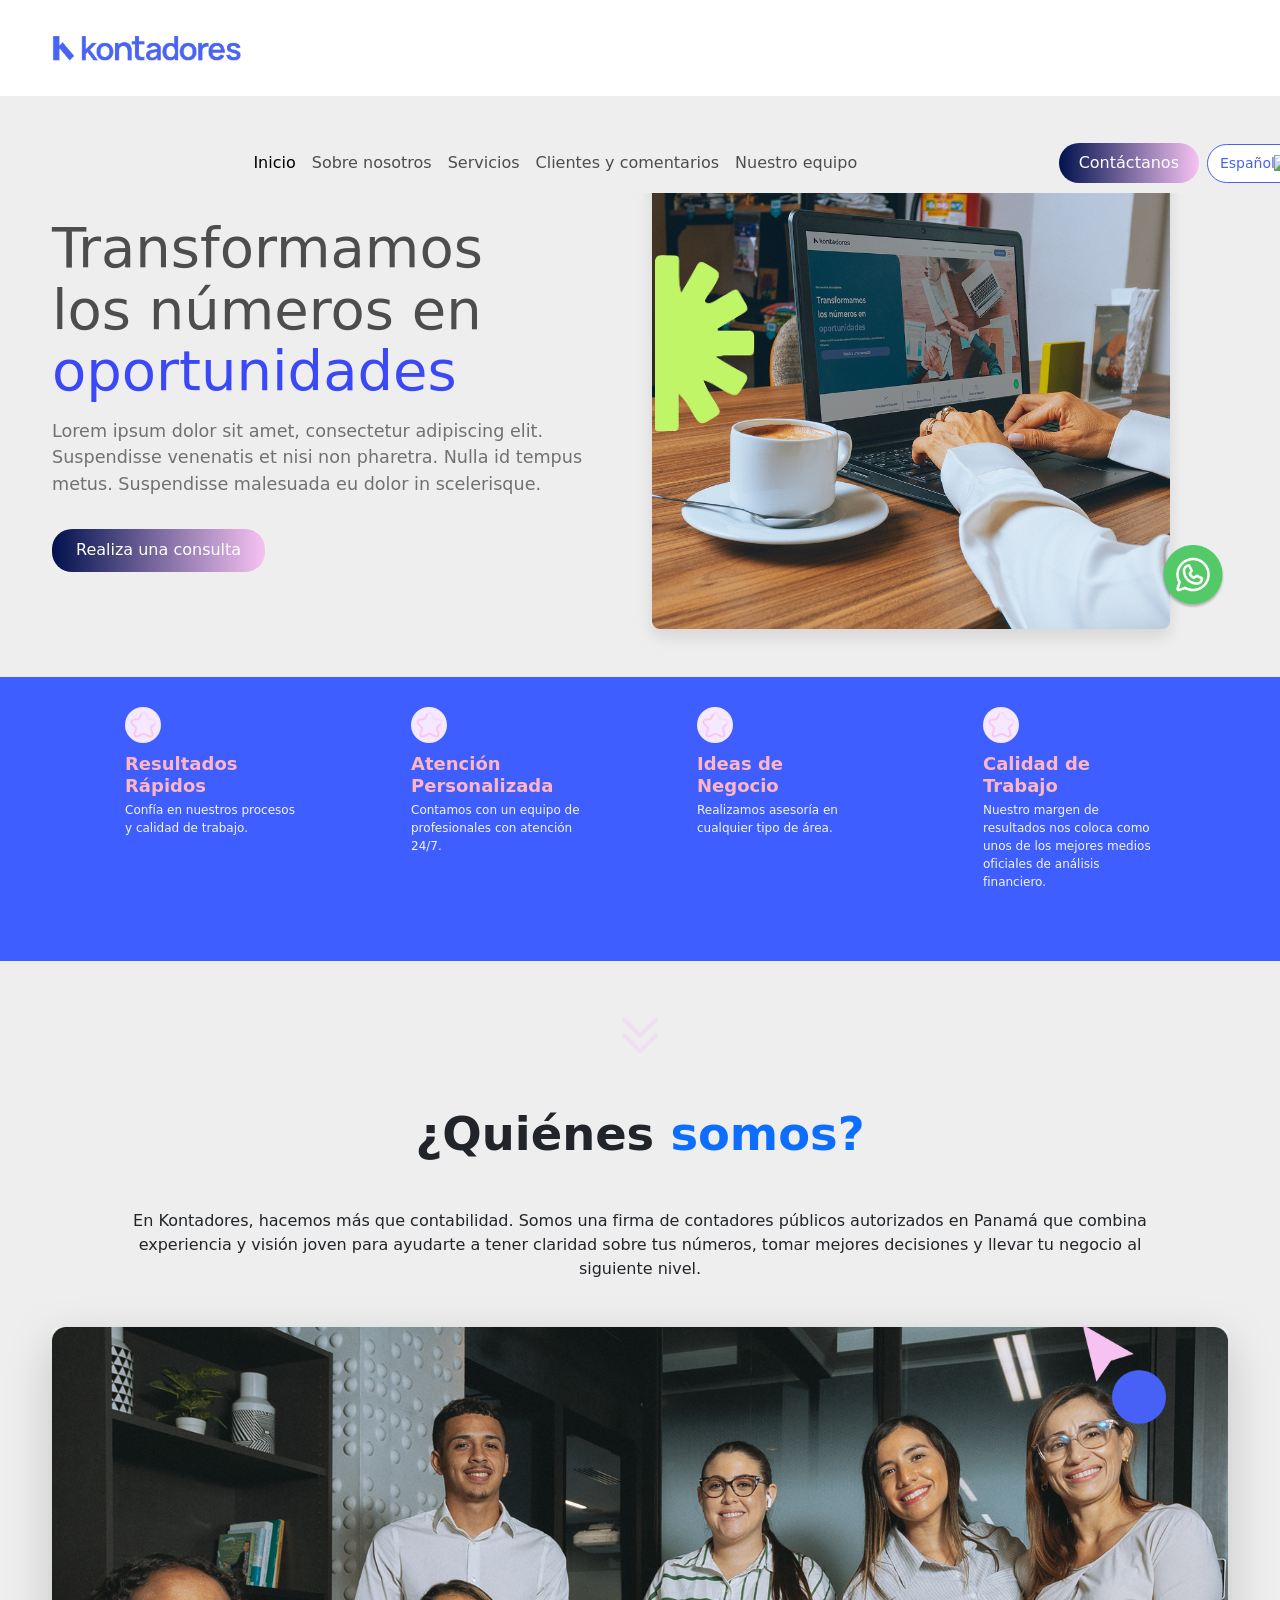
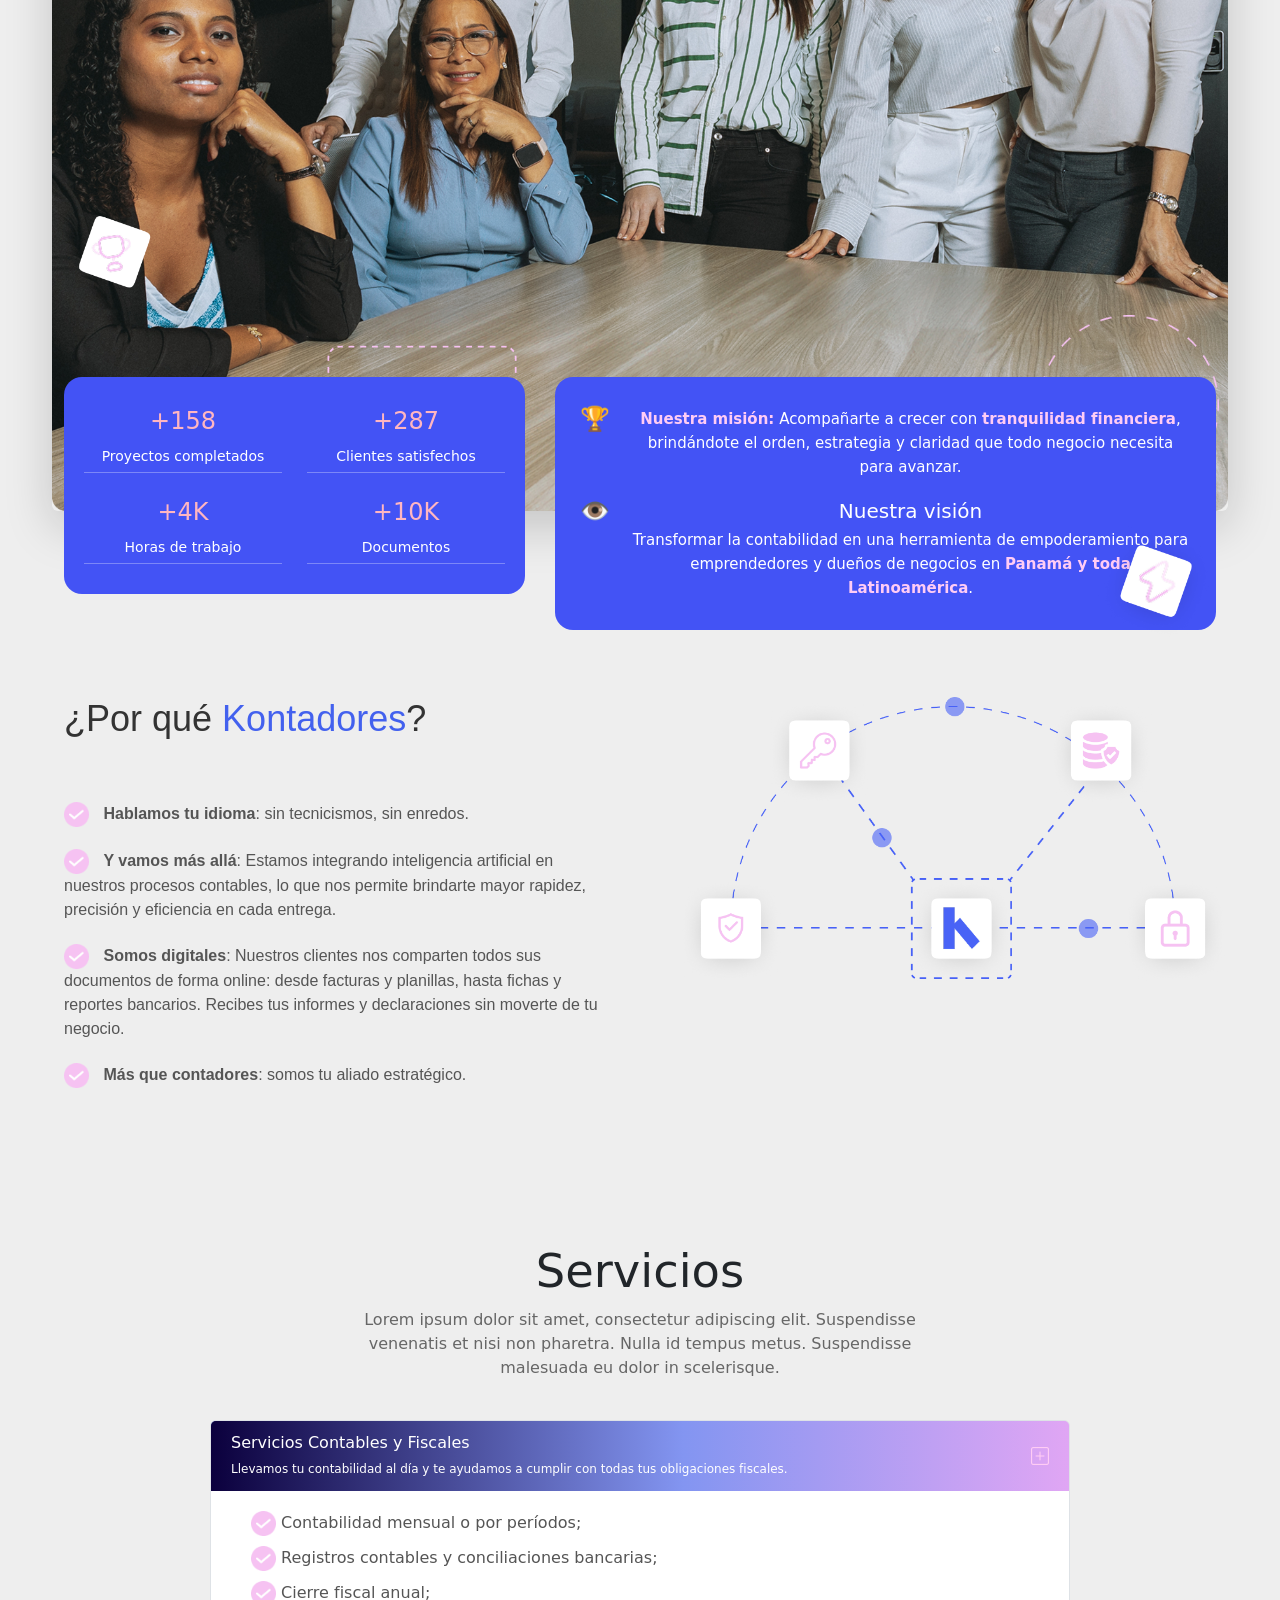
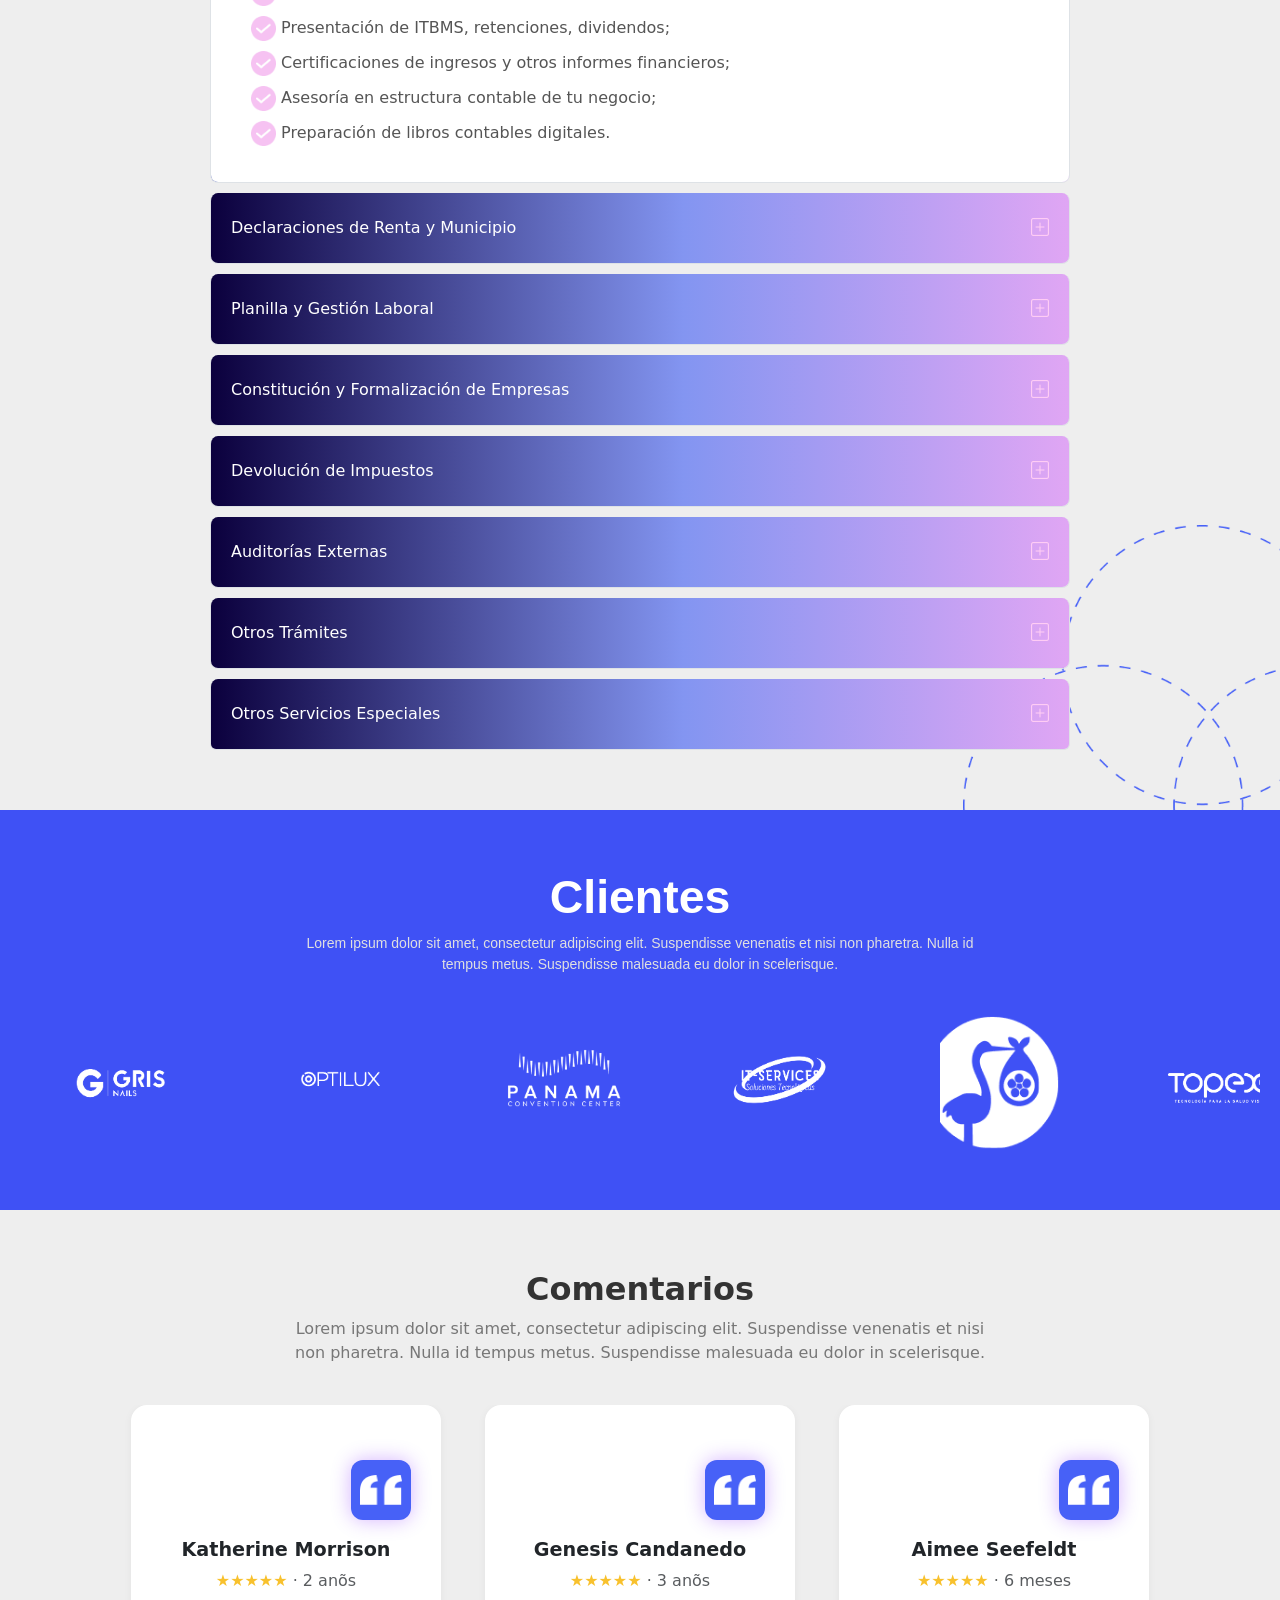
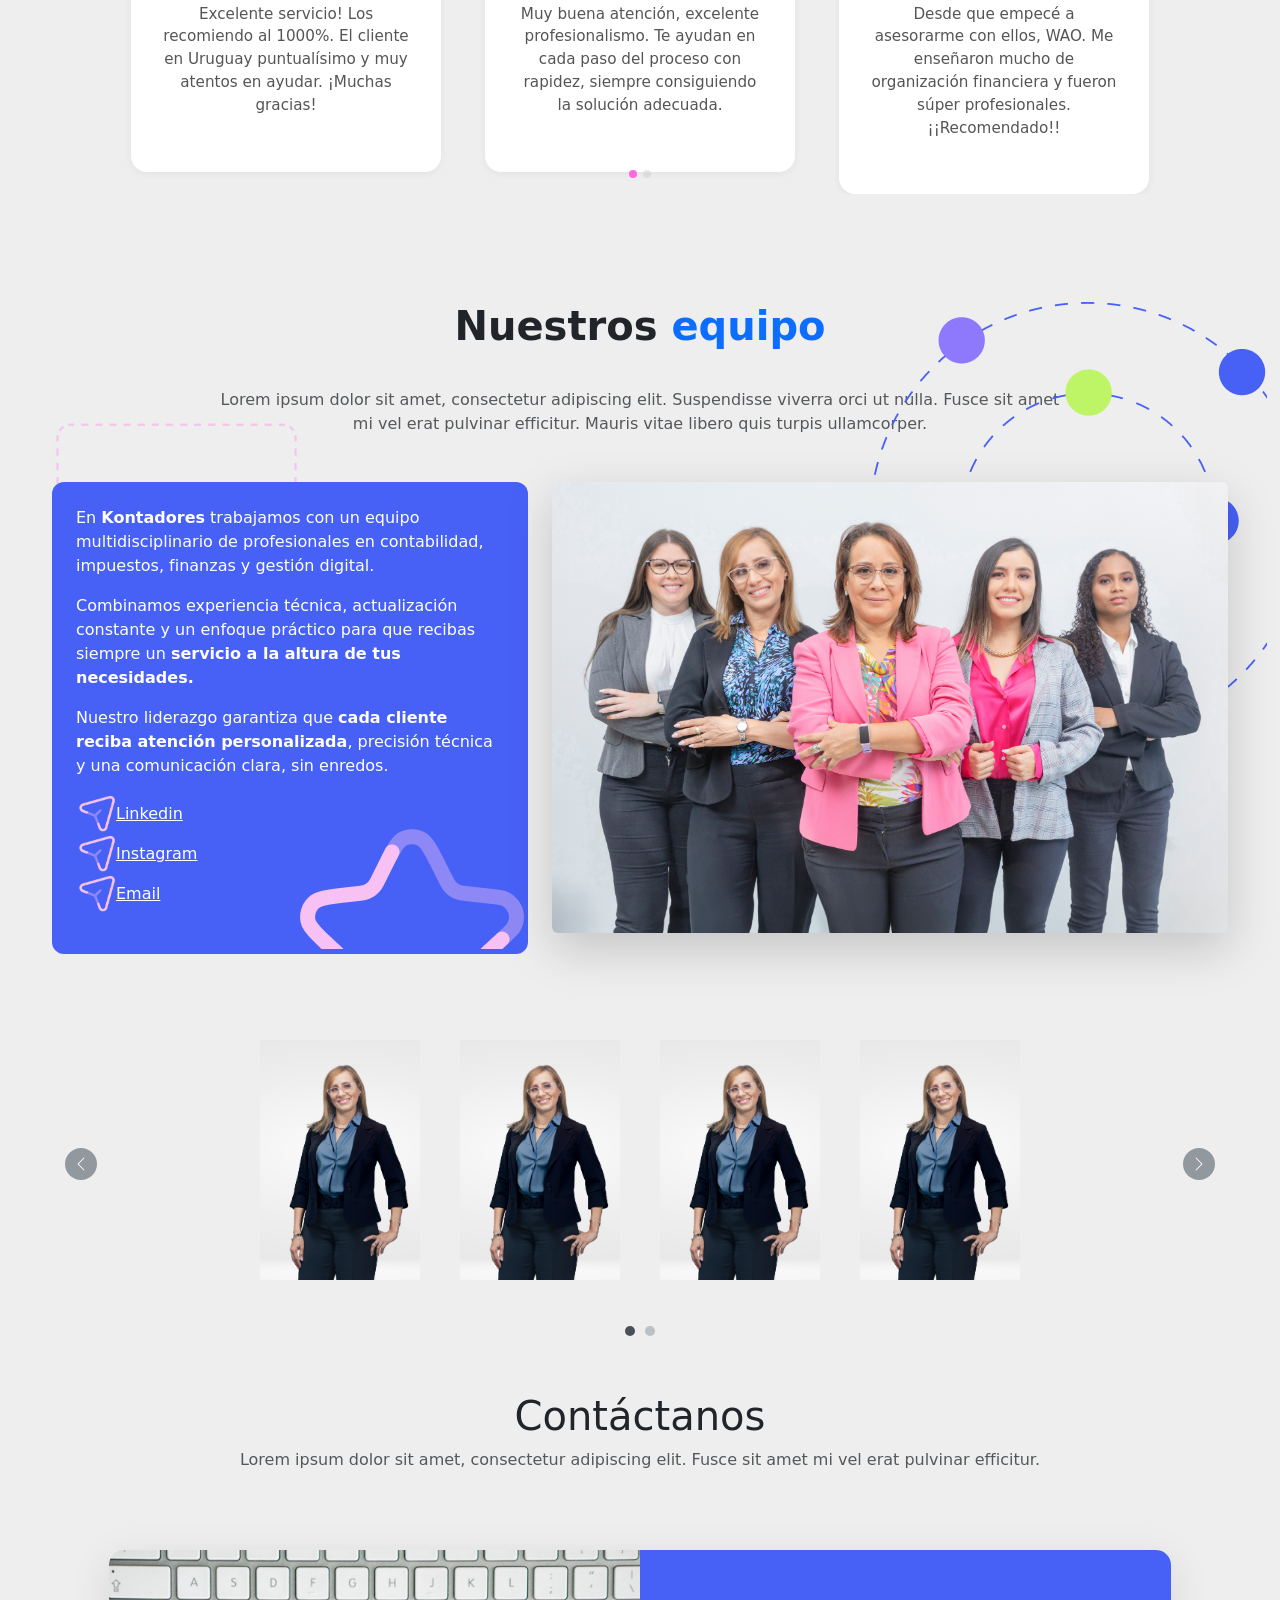
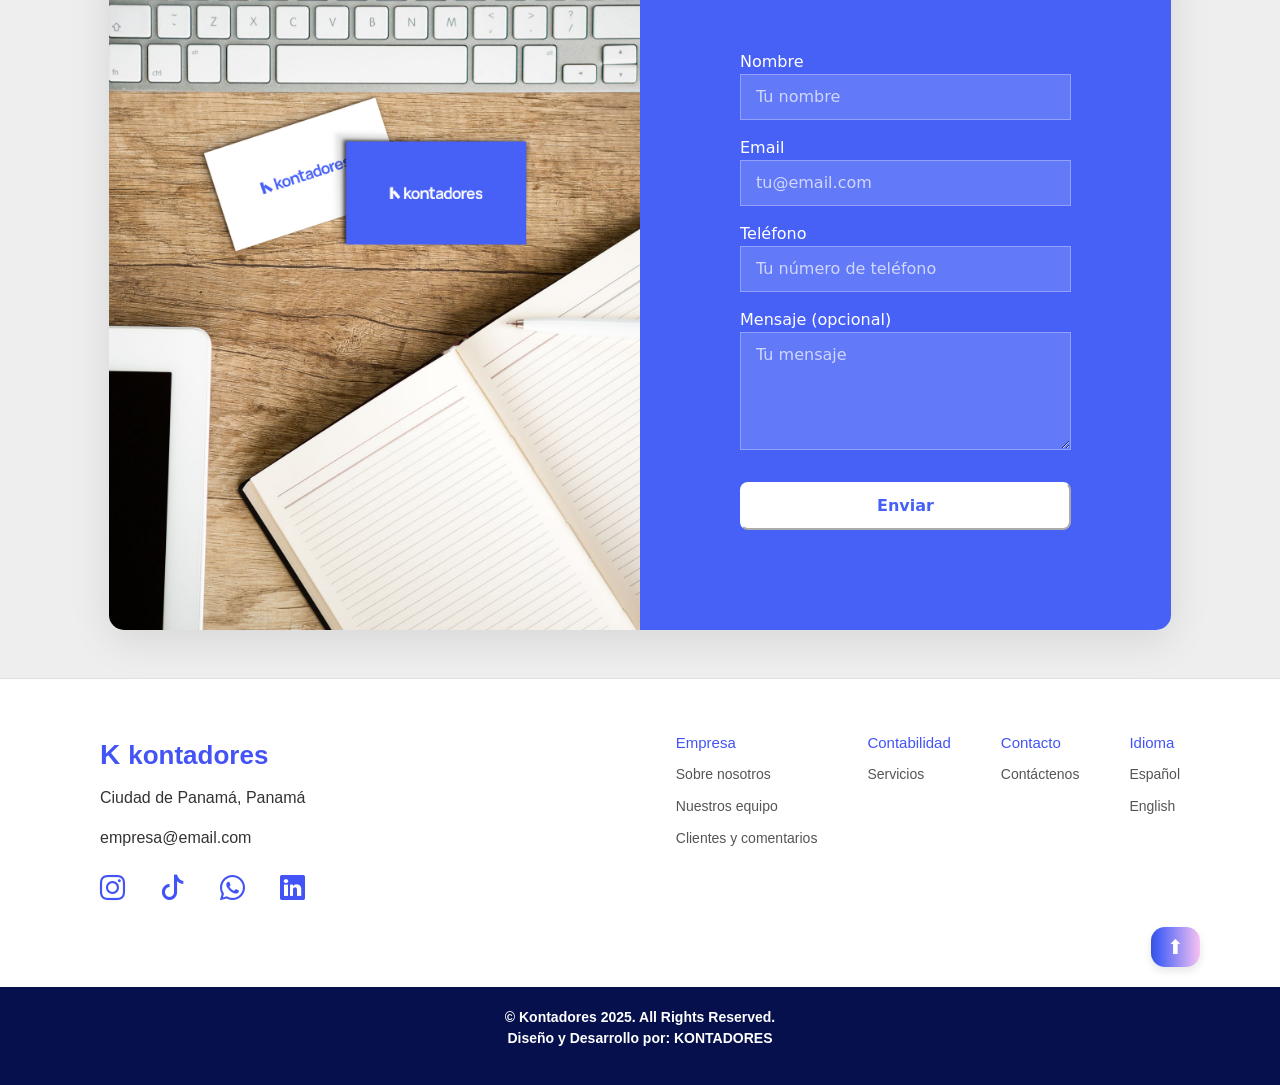
==== commit 31be067e: "fix: menu mobile" ====
--- a/kontadores/index.html
+++ b/kontadores/index.html
@@ -20,12 +20,12 @@
                 <img src="img/LogotipoKontadores07.png" alt="Logo">
             </a>
 
-            <!-- Botão colapsável (mobile) -->
+            <!-- Botão mobile -->
             <button class="navbar-toggler" type="button" data-bs-toggle="collapse" data-bs-target="#navbarContent">
                 <span class="navbar-toggler-icon"></span>
             </button>
 
-            <!-- Menu principal -->
+            <!-- Conteúdo do menu -->
             <div class="collapse navbar-collapse" id="navbarContent">
                 <!-- Links -->
                 <ul class="navbar-nav mx-auto mb-2 mb-lg-0">
@@ -47,16 +47,22 @@
                 </ul>
 
                 <!-- Botões -->
-                <div class="d-flex align-items-center gap-2">
+                <div class="d-flex align-items-center gap-2 flex-column flex-lg-row mt-3 mt-lg-0">
                     <a href="#" class="btn btn-gradient">Contáctanos</a>
-                    <a href="#" class="btn btn-language d-flex align-items-center">
-                        Español <img src="https://flagcdn.com/es.svg" alt="ES">
-                    </a>
+
+                    <!-- Select de idioma -->
+                    <div class="language-select position-relative">
+                        <select class="form-select btn-language" onchange="changeFlag(this)">
+                            <option value="es" selected data-flag="https://flagcdn.com/es.svg">Español</option>
+                            <option value="en" data-flag="https://flagcdn.com/gb.svg">English</option>
+                            <option value="pt" data-flag="https://flagcdn.com/br.svg">Português</option>
+                        </select>
+                        <img id="lang-flag" src="https://flagcdn.com/es.svg" alt="flag" class="flag-img" />
+                    </div>
                 </div>
             </div>
         </div>
     </nav>
-
 
     <section class="hero-section">
         <div class="container">
@@ -778,6 +784,12 @@
             item.classList.toggle('open');
         });
     });
+
+    function changeFlag(select) {
+        const selected = select.options[select.selectedIndex];
+        const flagUrl = selected.getAttribute('data-flag');
+        document.getElementById('lang-flag').src = flagUrl;
+    }
 
     const track = document.querySelector('.carousel-track-client');
     const dots = document.querySelectorAll('.carousel-dots .dot');
--- a/kontadores/style.css
+++ b/kontadores/style.css
@@ -13,55 +13,94 @@
   }
 
 .navbar {
-   height: 80px;
+  height: 80px;
 }
 
 .navbar-brand img {
-    height: 25px;
+  height: 25px;
+}
+
+.navbar-collapse{
+  width: 100%;
+    top: 135px;
+    z-index: 2;
+    position: absolute;
+    background-color: #EEEEEE;
+    flex-grow: 1;
+    flex-basis: 100%;
+    padding-bottom: 10px;
+    align-items: center;
 }
 
 .nav-link {
-    font-weight: 500;
-    color: #4D4D4D;
+  font-weight: 500;
+  color: #4D4D4D;
 }
 
 .nav-link:hover,
 .nav-link.active {
-    color: #0b57d0;
+  color: #0b57d0;
 }
 
 .btn-gradient {
-    background: linear-gradient(to right, #01124E, #F6C2F2);
-    color: white;
-    border: none;
-    border-radius: 20px;
+  background: linear-gradient(to right, #01124E, #F6C2F2);
+  color: white;
+  border: none;
+  border-radius: 20px;
+  padding: 8px 20px;
 }
 
 .btn-gradient:hover {
-    opacity: 0.9;
+  opacity: 0.9;
+}
+
+/* Select de idioma */
+.language-select {
+  position: relative;
+  display: inline-block;
 }
 
 .btn-language {
-    border: 1px solid #4761F7;
-    background-color: #fff;
-    color: #4761F7;
-    border-radius: 20px;
-}
-
-.btn-language img {
-    height: 16px;
-    margin-right: 5px;
-}
-
+  appearance: none;
+  -webkit-appearance: none;
+  -moz-appearance: none;
+  padding: 8px 40px 8px 12px;
+  border: 1px solid #4761F7;
+  background-color: #fff;
+  color: #4761F7;
+  border-radius: 20px;
+  font-weight: 500;
+  position: relative;
+  font-size: 14px;
+}
+
+.flag-img {
+  position: absolute;
+  right: 12px;
+  top: 50%;
+  transform: translateY(-50%);
+  height: 16px;
+  pointer-events: none;
+}
+
+/* Ajustes para mobile */
 @media (max-width: 991.98px) {
-    .navbar-nav {
-        text-align: center;
-    }
-
-    .navbar .d-flex {
-        justify-content: center;
-        margin-top: 10px;
-    }
+  .navbar-nav {
+    text-align: center;
+  }
+
+  .navbar .d-flex {
+    justify-content: center;
+    margin-top: 10px;
+  }
+
+  /* .language-select {
+    width: 100%;
+  }
+
+  .btn-language {
+    width: 100%;
+  } */
 }
 
 
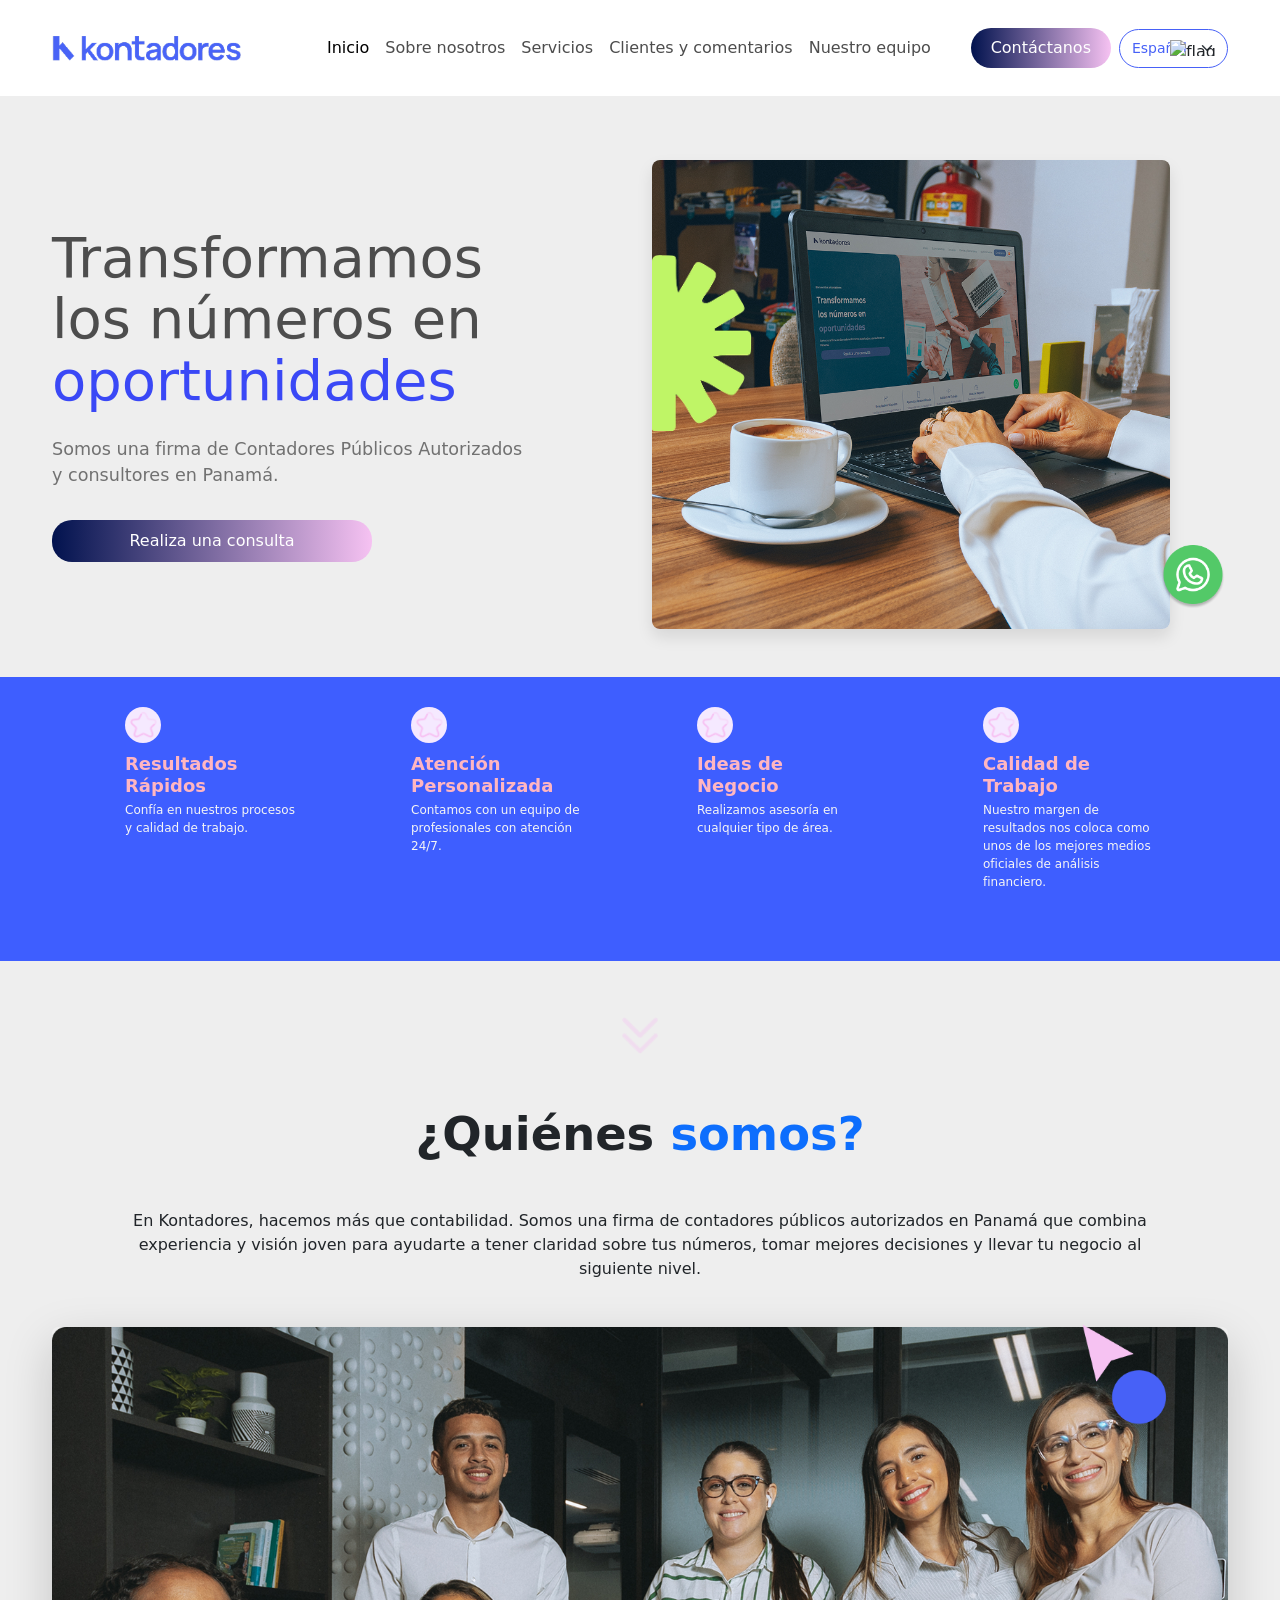
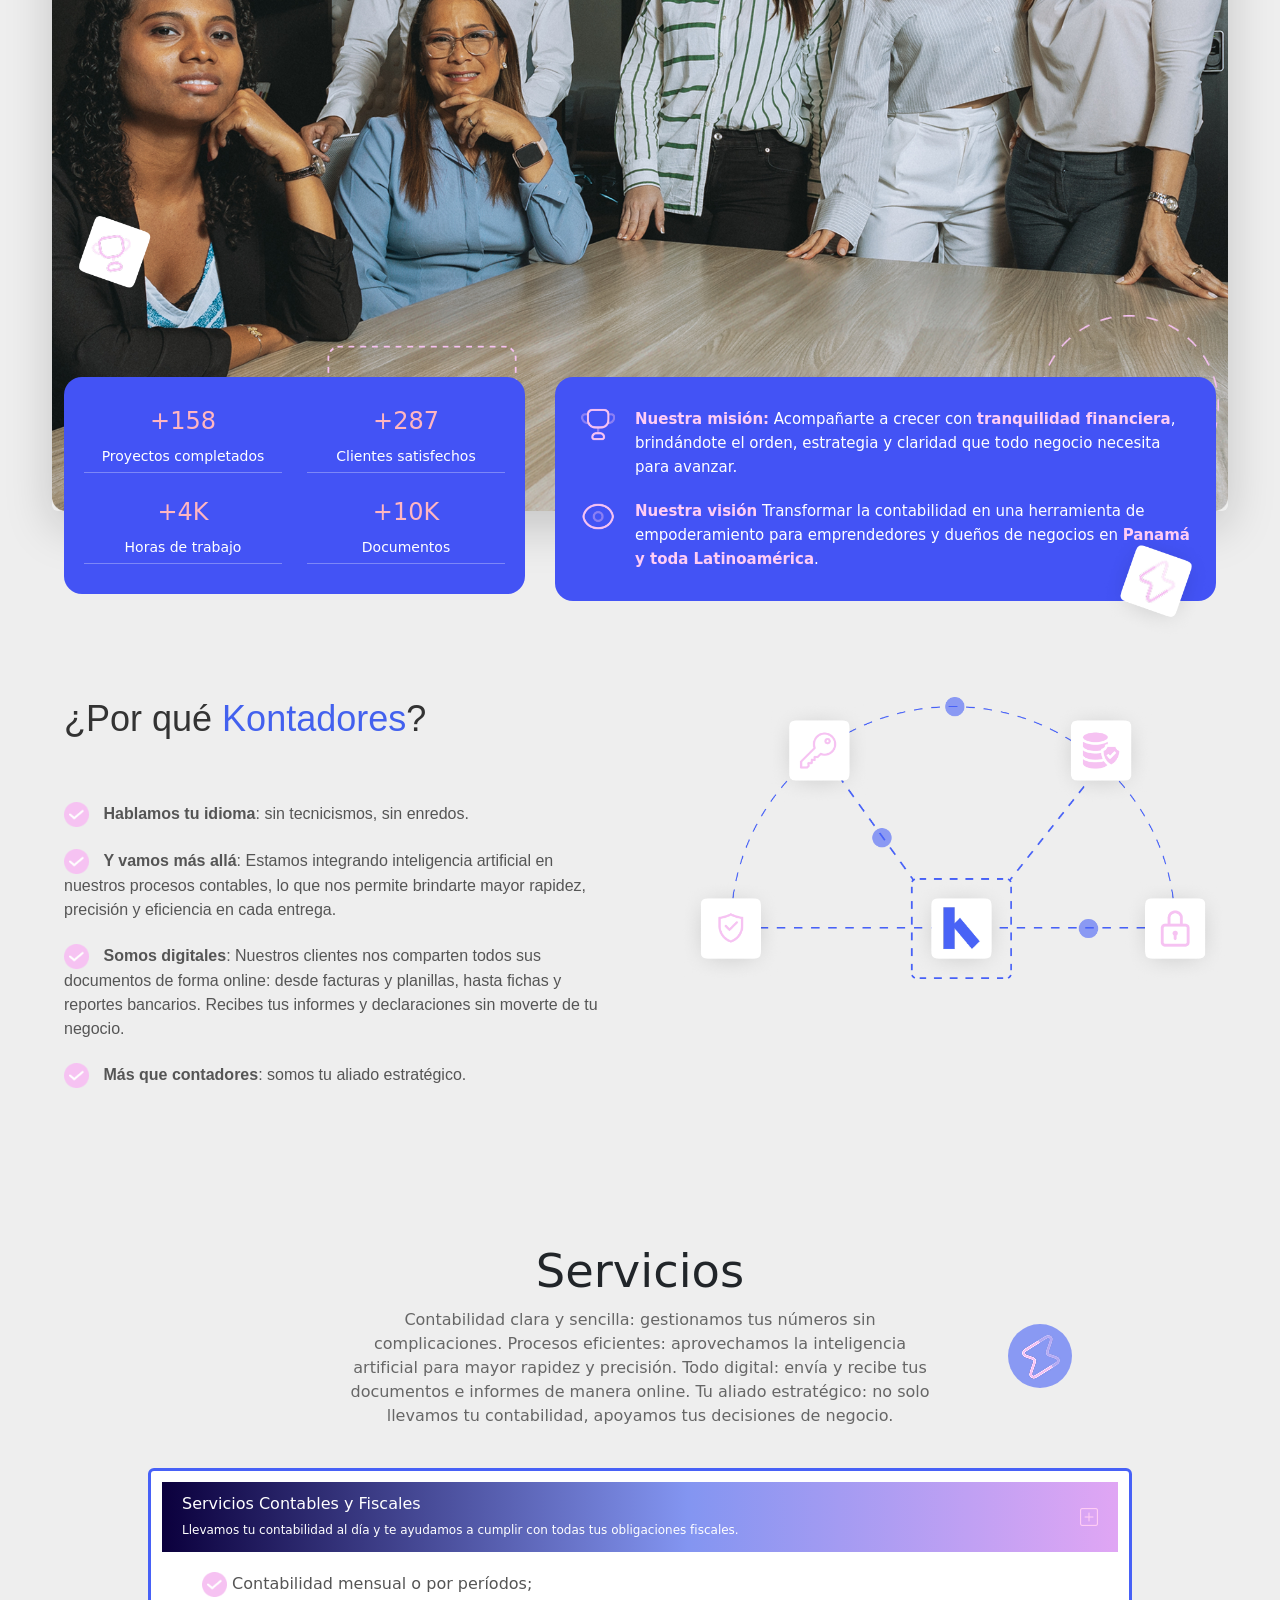
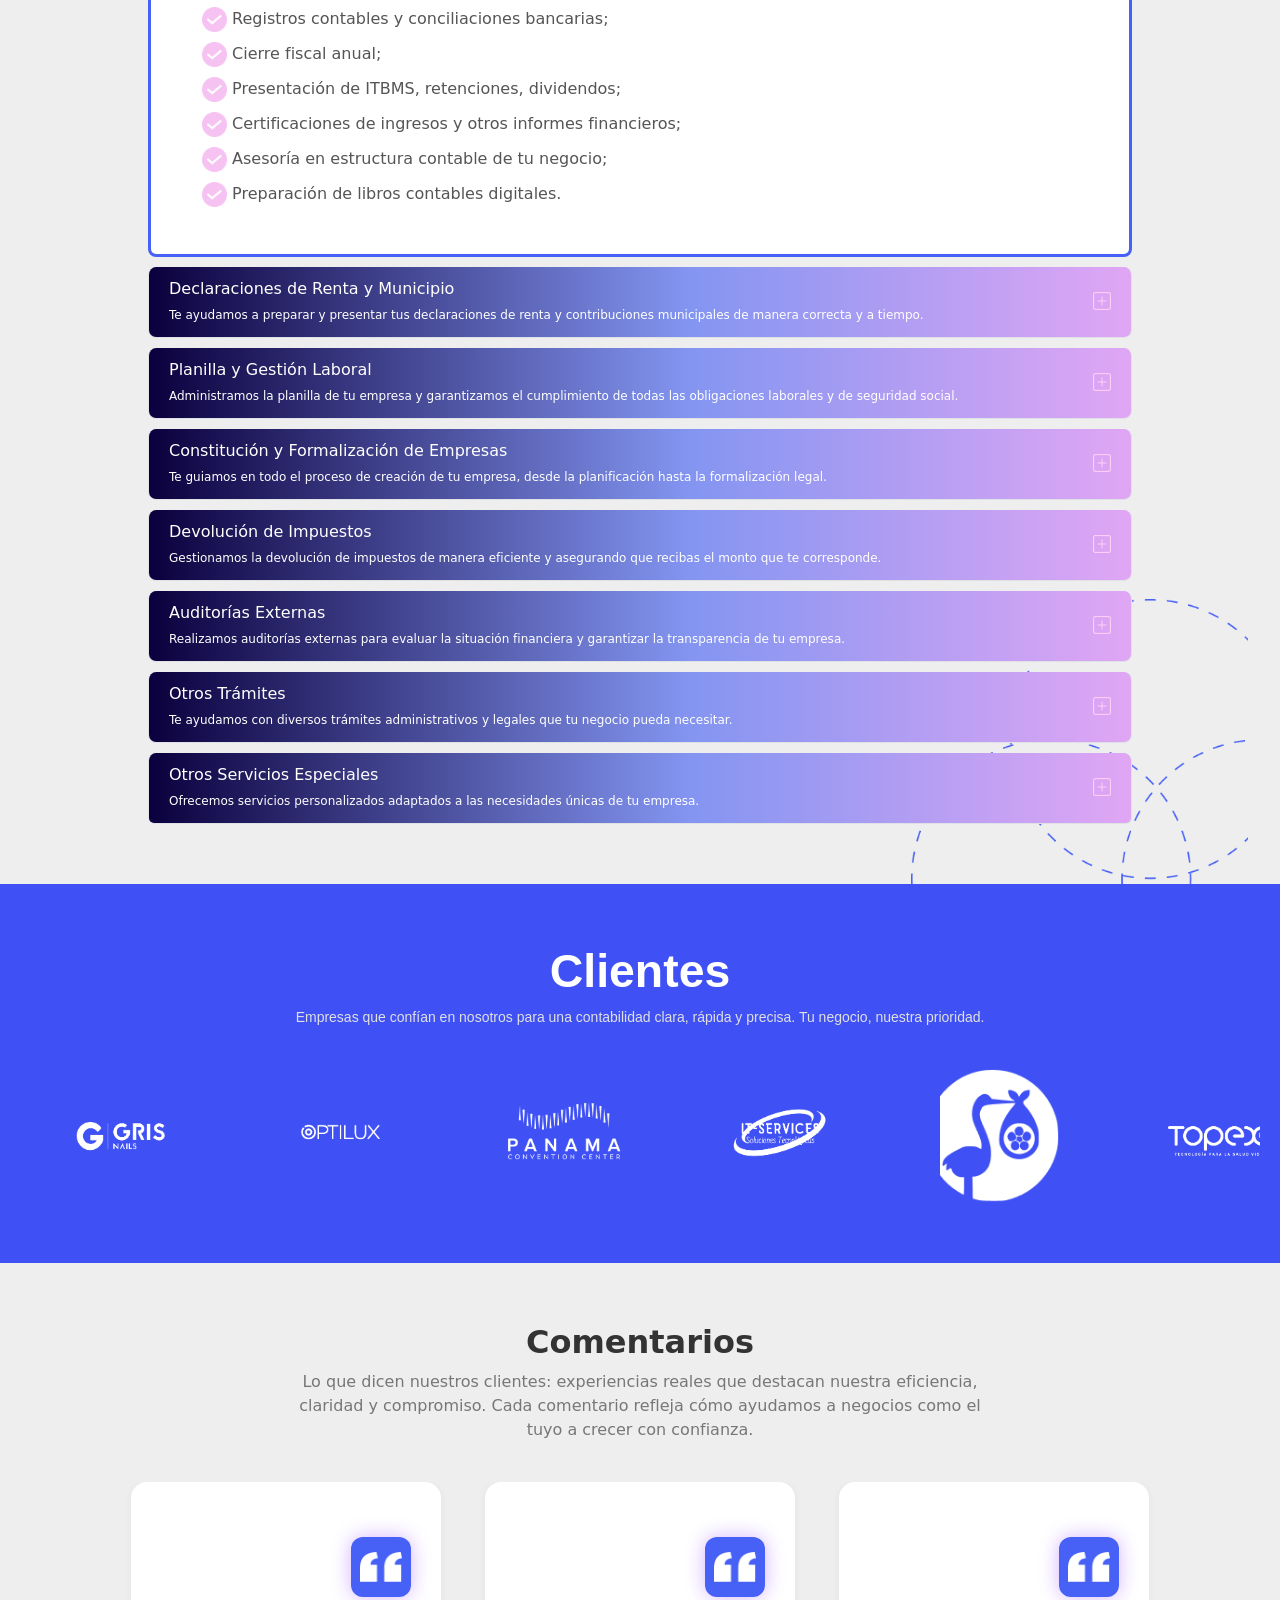
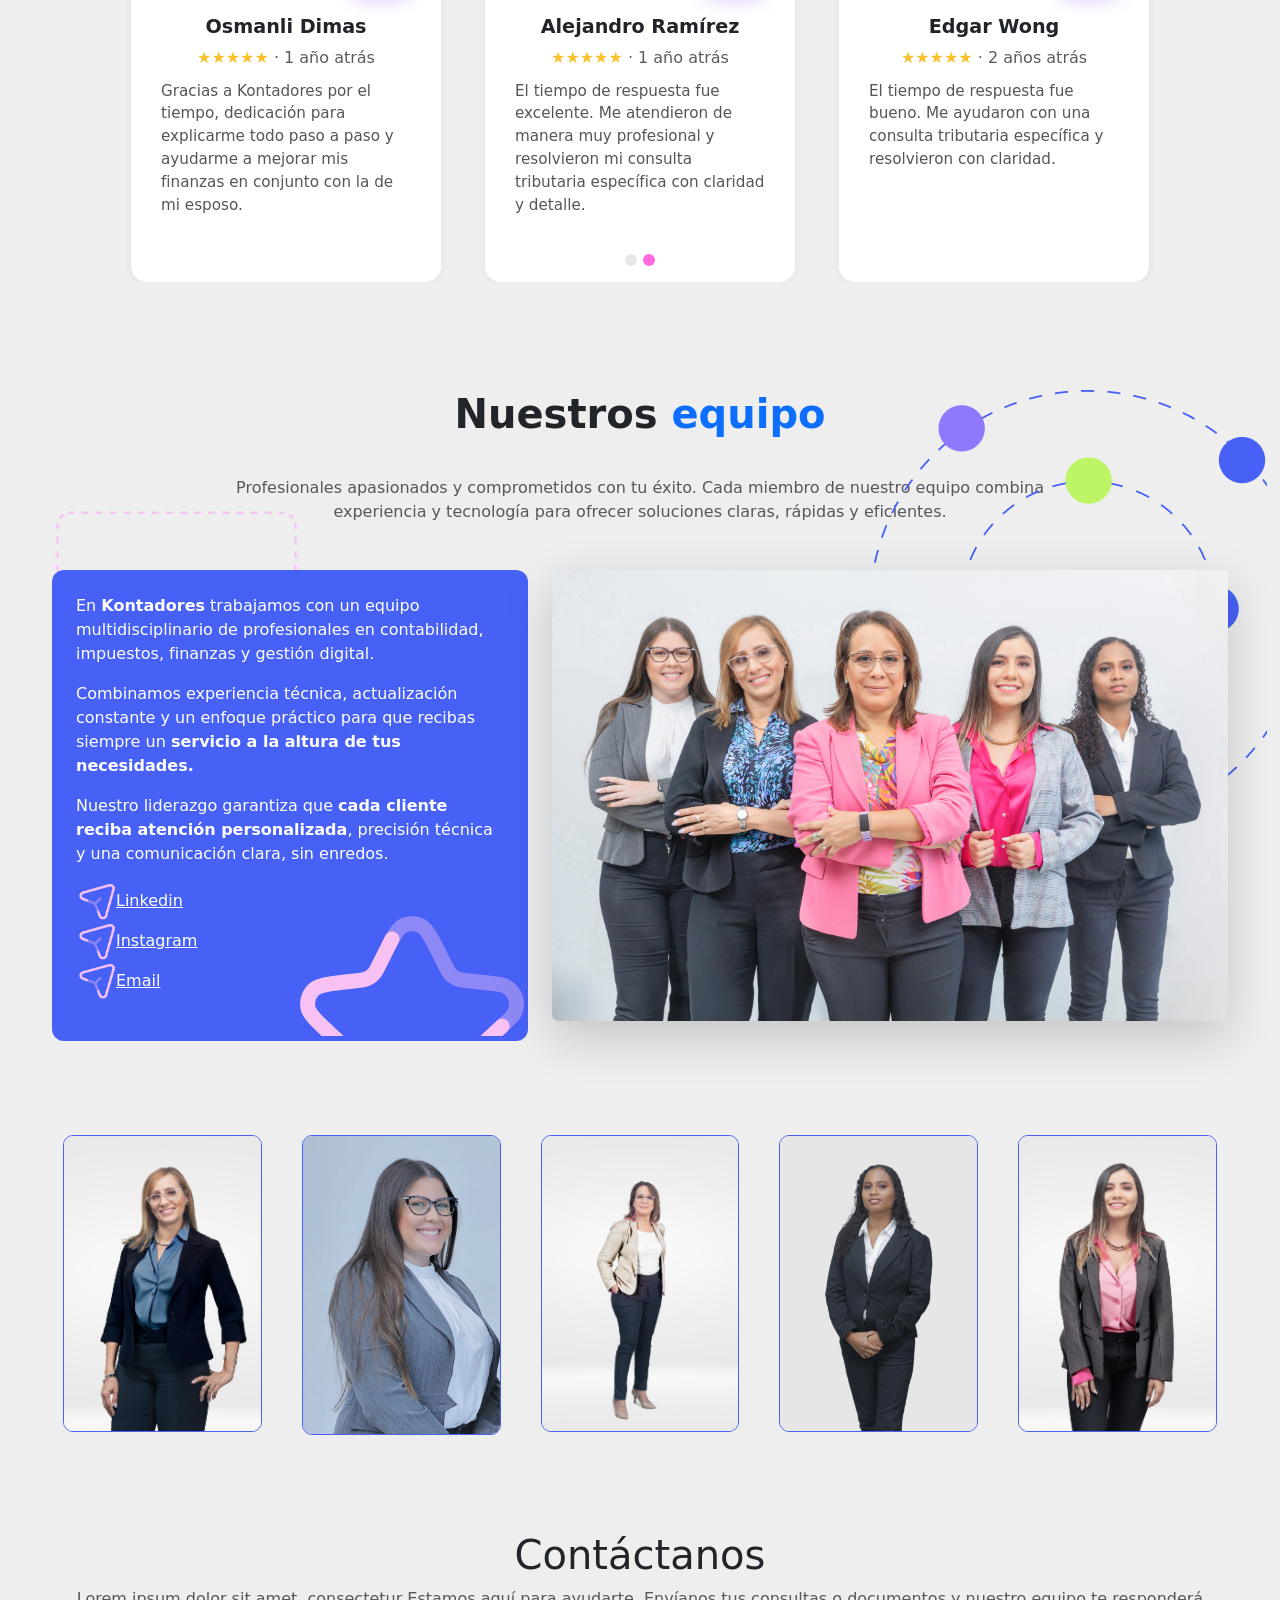
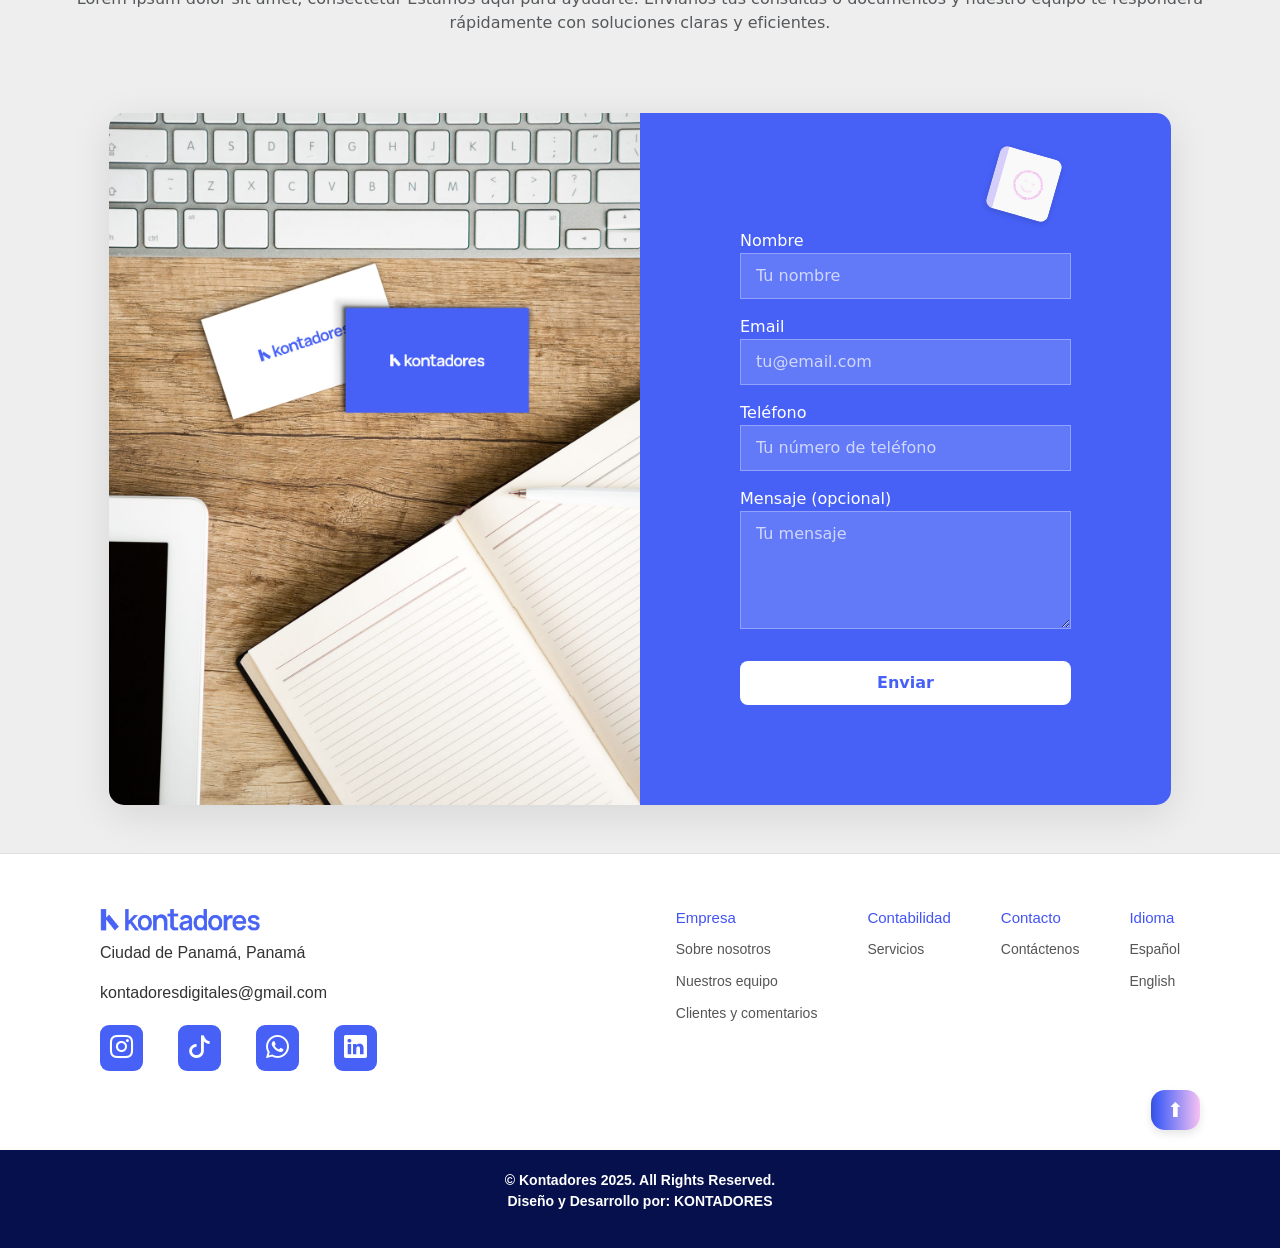
==== commit 32621425: "aplicando melhorias, formulario e traducao" ====
--- a/kontadores/index.html
+++ b/kontadores/index.html
@@ -12,387 +12,491 @@
 </head>
 
 <body>
-    <!-- Navbar -->
-    <nav class="navbar navbar-expand-lg bg-white my-2">
-        <div class="container">
-            <!-- Logo -->
-            <a class="navbar-brand d-flex align-items-center text-primary fw-bold" href="#">
-                <img src="img/LogotipoKontadores07.png" alt="Logo">
-            </a>
-
-            <!-- Botão mobile -->
-            <button class="navbar-toggler" type="button" data-bs-toggle="collapse" data-bs-target="#navbarContent">
-                <span class="navbar-toggler-icon"></span>
-            </button>
-
-            <!-- Conteúdo do menu -->
-            <div class="collapse navbar-collapse" id="navbarContent">
-                <!-- Links -->
-                <ul class="navbar-nav mx-auto mb-2 mb-lg-0">
-                    <li class="nav-item">
-                        <a class="nav-link active" href="#">Inicio</a>
-                    </li>
-                    <li class="nav-item">
-                        <a class="nav-link" href="#">Sobre nosotros</a>
-                    </li>
-                    <li class="nav-item">
-                        <a class="nav-link" href="#">Servicios</a>
-                    </li>
-                    <li class="nav-item">
-                        <a class="nav-link" href="#">Clientes y comentarios</a>
-                    </li>
-                    <li class="nav-item">
-                        <a class="nav-link" href="#">Nuestro equipo</a>
-                    </li>
-                </ul>
-
-                <!-- Botões -->
-                <div class="d-flex align-items-center gap-2 flex-column flex-lg-row mt-3 mt-lg-0">
-                    <a href="#" class="btn btn-gradient">Contáctanos</a>
-
-                    <!-- Select de idioma -->
-                    <div class="language-select position-relative">
-                        <select class="form-select btn-language" onchange="changeFlag(this)">
-                            <option value="es" selected data-flag="https://flagcdn.com/es.svg">Español</option>
-                            <option value="en" data-flag="https://flagcdn.com/gb.svg">English</option>
-                            <option value="pt" data-flag="https://flagcdn.com/br.svg">Português</option>
-                        </select>
-                        <img id="lang-flag" src="https://flagcdn.com/es.svg" alt="flag" class="flag-img" />
-                    </div>
-                </div>
-            </div>
-        </div>
-    </nav>
-
-    <section class="hero-section">
-        <div class="container">
-            <div class="row align-items-center flex-column-reverse flex-md-row text-center text-md-start">
-                <!-- Texto à esquerda -->
-                <div class="col-md-6 mb-4 mb-md-0">
-                    <h1>
-                        Transformamos <br />
-                        los números en <span class="text-primary">oportunidades</span>
-                    </h1>
-                    <p>
-                        Lorem ipsum dolor sit amet, consectetur adipiscing elit.<br />
-                        Suspendisse venenatis et nisi non pharetra. Nulla id tempus <br />
-                        metus. Suspendisse malesuada eu dolor in scelerisque.
-                    </p>
-                    <a href="#" class="btn btn-gradient mt-3">
-                        Realiza una consulta
-                    </a>
-                </div>
-
-                <!-- Imagem à direita -->
-                <div class="col-md-6 position-relative">
-                    <!-- Imagem principal -->
-                    <img src="img/notebook-home.png" alt="Notebook" class="img-fluid main-img" />
-
-                    <!-- Forma verde decorativa -->
-                    <img src="img/StickersForma0104.png" alt="Decor" class="img-decor" />
-
-                    <!-- Botão WhatsApp -->
-                    <a href="#" class="btn-whatsapp">
-                        <img class="img-whatsapp" src="img/btn-whatsapp.png" alt="WhatsApp" />
-                    </a>
-                </div>
-            </div>
-        </div>
-
-        <!-- Benefícios -->
-        <div class="benefits-section mt-5">
-            <div class="row text-center">
-                <div class="col-12 col-md-6 col-lg-3 mb-4">
-                    <div class="benefit">
-                        <div class="icon">
-                            <img src="img/stars.svg" />
-                        </div>
-                        <h3>Resultados Rápidos</h3>
-                        <p>Confía en nuestros procesos y calidad de trabajo.</p>
-                    </div>
-                </div>
-
-                <div class="col-12 col-md-6 col-lg-3 mb-4">
-                    <div class="benefit">
-                        <div class="icon">
-                            <img src="img/stars.svg" />
-                        </div>
-                        <h3>Atención Personalizada</h3>
-                        <p>Contamos con un equipo de profesionales con atención 24/7.</p>
-                    </div>
-                </div>
-
-                <div class="col-12 col-md-6 col-lg-3 mb-4">
-                    <div class="benefit">
-                        <div class="icon">
-                            <img src="img/stars.svg" />
-                        </div>
-                        <h3>Ideas de Negocio</h3>
-                        <p>Realizamos asesoría en cualquier tipo de área.</p>
-                    </div>
-                </div>
-
-                <div class="col-12 col-md-6 col-lg-3 mb-4">
-                    <div class="benefit">
-                        <div class="icon">
-                            <img src="img/stars.svg" />
-                        </div>
-                        <h3>Calidad de Trabajo</h3>
-                        <p>Nuestro margen de resultados nos coloca como unos de los mejores medios oficiales de análisis
-                            financiero.</p>
-                    </div>
-                </div>
-            </div>
-        </div>
-    </section>
-
-    <section class="quienes-somos-section py-5">
-        <img src="img/circle.png" alt="Elemento decorativo superior direito" class="decor-circle-top-right">
-        <img src="img/arrow.png" alt="Elemento decorativo superior direito" class="decor-arrow-top-right">
-        <img src="img/dot-rectangle.png" alt="Elemento decorativo inferior esquerdo" class="decor-shape-bottom-left">
-        <img src="img/rectangle.png" alt="Elemento decorativo superior esquerdo" class="decor-shape-top-left">
-        <img src="img/trophy.png" alt="Elemento decorativo superior esquerdo" class="decor-shape-top-left-icon">
-        <img src="img/rectangle.png" alt="Elemento decorativo superior esquerdo" class="decor-rectangle-bottom-left">
-        <img src="img/lightning.png" alt="Elemento decorativo superior esquerdo"
-            class="decor-rectangle-bottom-left-icon">
-
-
-        <a href="#"><img class="img-arrow-double mb-5" src="img/doubleDown.png" /></a>
-        <div class="container text-center">
-            <!-- Título -->
-            <h2 class="fw-bold mb-3">
-                ¿Quiénes <span class="text-primary">somos?</span>
-            </h2>
-            <p class="mx-5">
-                En Kontadores, hacemos más que contabilidad. Somos una firma de contadores públicos autorizados en
-                Panamá
-                que combina experiencia y visión joven para ayudarte a tener claridad sobre tus números,
-                tomar mejores decisiones y llevar tu negocio al siguiente nivel.
-            </p>
-
-            <!-- Imagem com equipe -->
-            <div class="position-relative">
-                <img src="img/equipo-kontadores.png" alt="Equipo Kontadores"
-                    class="img-fluid rounded shadow-lg img-equipo">
-            </div>
-
-            <!-- Bloco inferior com 2 colunas -->
-            <div class="mision-vision-section">
-                <div class="container">
-                    <div class="stats-box">
-                        <div class="stat">
-                            <h3>+158</h3>
-                            <p>Proyectos completados</p>
-                        </div>
-                        <div class="stat">
-                            <h3>+287</h3>
-                            <p>Clientes satisfechos</p>
-                        </div>
-                        <div class="stat">
-                            <h3>+4K</h3>
-                            <p>Horas de trabajo</p>
-                        </div>
-                        <div class="stat">
-                            <h3>+10K</h3>
-                            <p>Documentos</p>
-                        </div>
-                    </div>
-
-                    <div class="mission-box">
-                        <div class="mission">
-                            <div class="icon">🏆</div>
-                            <div class="d-flex flex-wrap">
-                                <p>
-                                    <strong>Nuestra misión:</strong>
-                                    Acompañarte a crecer con <strong>tranquilidad financiera</strong>, brindándote el
-                                    orden, estrategia y claridad
-                                    que todo negocio necesita para avanzar.
+
+
+    <div class="espanish">
+
+        <nav class="navbar navbar-expand-lg navbar-light bg-white my-2">
+            <div class="container">
+                <!-- Logo -->
+                <a class="navbar-brand d-flex align-items-center text-primary fw-bold" href="#">
+                    <img src="img/LogotipoKontadores07.png" alt="Logo">
+                </a>
+
+                <!-- Botão colapsável (mobile) -->
+                <button class="navbar-toggler" type="button" data-bs-toggle="collapse" data-bs-target="#navbarContent"
+                    aria-controls="navbarContent" aria-expanded="false" aria-label="Toggle navigation">
+                    <span class="navbar-toggler-icon"></span>
+                </button>
+
+                <!-- Menu principal -->
+                <div class="collapse navbar-collapse" id="navbarContent">
+                    <ul class="navbar-nav mx-auto mb-2 mb-lg-0">
+                        <li class="nav-item"><a class="nav-link active" href="#inicio">Inicio</a></li>
+                        <li class="nav-item"><a class="nav-link" href="#sobreNosotros">Sobre nosotros</a></li>
+                        <li class="nav-item"><a class="nav-link" href="#servicios">Servicios</a></li>
+                        <li class="nav-item"><a class="nav-link" href="#clientes">Clientes y comentarios</a></li>
+                        <li class="nav-item"><a class="nav-link" href="#nuestroEquipo">Nuestro equipo</a></li>
+                    </ul>
+
+                    <!-- Botões -->
+                    <div class="d-flex align-items-center gap-2">
+                        <a href="#contacto" class="btn btn-gradient">Contáctanos</a>
+                        <div class="language-select position-relative">
+                            <select class="form-select btn-language" onchange="changeFlag(this)">
+                                <option value="es" selected data-flag="https://flagcdn.com/es.svg">Español</option>
+                                <option value="en" data-flag="https://flagcdn.com/gb.svg">English</option>
+                            </select>
+                            <img id="lang-flag" src="https://flagcdn.com/es.svg" alt="flag" class="flag-img" />
+                        </div>
+                    </div>
+                </div>
+            </div>
+        </nav>
+
+        <section class="hero-section" id="inicio">
+            <div class="container">
+                <div class="row align-items-center flex-column-reverse flex-md-row text-center text-md-start">
+                    <!-- Texto à esquerda -->
+                    <div class="col-md-6 mb-4 mb-md-0 d-flex justify-content-center flex-column">
+                        <h1>
+                            Transformamos <br />
+                            los números en <span class="text-primary">oportunidades</span>
+                        </h1>
+                        <p>
+                            Somos una firma de Contadores Públicos Autorizados<br> y consultores en Panamá.
+                        </p>
+                        <a href="#contacto" class="btn btn-gradient-home mt-3">
+                            Realiza una consulta
+                        </a>
+                    </div>
+
+                    <!-- Imagem à direita -->
+                    <div class="col-md-6 position-relative">
+                        <!-- Imagem principal -->
+                        <img src="img/notebook-home.png" alt="Notebook" class="img-fluid main-img" />
+
+                        <!-- Forma verde decorativa -->
+                        <img src="img/StickersForma0104.png" alt="Decor" class="img-decor" />
+
+                        <!-- Botão WhatsApp -->
+                        <a href="https://web.whatsapp.com/send?phone=5076626-2822&text=" target="_blank"
+                            class="btn-whatsapp">
+                            <img class="img-whatsapp" src="img/btn-whatsapp.png" alt="WhatsApp" />
+                        </a>
+                    </div>
+                </div>
+            </div>
+
+            <!-- Benefícios -->
+            <div class="benefits-section mt-5">
+                <div class="row text-center">
+                    <div class="col-12 col-md-6 col-lg-3 mb-4">
+                        <div class="benefit">
+                            <div class="icon">
+                                <img src="img/stars.svg" />
+                            </div>
+                            <h3>Resultados Rápidos</h3>
+                            <p>Confía en nuestros procesos y calidad de trabajo.</p>
+                        </div>
+                    </div>
+
+                    <div class="col-12 col-md-6 col-lg-3 mb-4">
+                        <div class="benefit">
+                            <div class="icon">
+                                <img src="img/stars.svg" />
+                            </div>
+                            <h3>Atención Personalizada</h3>
+                            <p>Contamos con un equipo de profesionales con atención 24/7.</p>
+                        </div>
+                    </div>
+
+                    <div class="col-12 col-md-6 col-lg-3 mb-4">
+                        <div class="benefit">
+                            <div class="icon">
+                                <img src="img/stars.svg" />
+                            </div>
+                            <h3>Ideas de Negocio</h3>
+                            <p>Realizamos asesoría en cualquier tipo de área.</p>
+                        </div>
+                    </div>
+
+                    <div class="col-12 col-md-6 col-lg-3 mb-4">
+                        <div class="benefit">
+                            <div class="icon">
+                                <img src="img/stars.svg" />
+                            </div>
+                            <h3>Calidad de Trabajo</h3>
+                            <p>Nuestro margen de resultados nos coloca como unos de los mejores medios oficiales de
+                                análisis
+                                financiero.</p>
+                        </div>
+                    </div>
+                </div>
+            </div>
+        </section>
+
+        <section class="quienes-somos-section py-5" id="sobreNosotros">
+            <img src="img/circle.png" alt="Elemento decorativo superior direito" class="decor-circle-top-right">
+            <img src="img/arrow.png" alt="Elemento decorativo superior direito" class="decor-arrow-top-right">
+            <img src="img/dot-rectangle.png" alt="Elemento decorativo inferior esquerdo"
+                class="decor-shape-bottom-left">
+            <img src="img/rectangle.png" alt="Elemento decorativo superior esquerdo" class="decor-shape-top-left">
+            <img src="img/trophy.png" alt="Elemento decorativo superior esquerdo" class="decor-shape-top-left-icon">
+            <img src="img/rectangle.png" alt="Elemento decorativo superior esquerdo"
+                class="decor-rectangle-bottom-left">
+            <img src="img/lightning.png" alt="Elemento decorativo superior esquerdo"
+                class="decor-rectangle-bottom-left-icon">
+
+
+            <a href="#"><img class="img-arrow-double mb-5" src="img/doubleDown.png" /></a>
+            <div class="container text-center">
+                <!-- Título -->
+                <h2 class="fw-bold mb-3">
+                    ¿Quiénes <span class="text-primary">somos?</span>
+                </h2>
+                <p class="mx-5">
+                    En Kontadores, hacemos más que contabilidad. Somos una firma de contadores públicos autorizados en
+                    Panamá
+                    que combina experiencia y visión joven para ayudarte a tener claridad sobre tus números,
+                    tomar mejores decisiones y llevar tu negocio al siguiente nivel.
+                </p>
+
+                <!-- Imagem com equipe -->
+                <div class="position-relative">
+                    <img src="img/equipo-kontadores.png" alt="Equipo Kontadores"
+                        class="img-fluid rounded shadow-lg img-equipo">
+                </div>
+
+                <!-- Bloco inferior com 2 colunas -->
+                <div class="mision-vision-section">
+                    <div class="container">
+                        <div class="stats-box">
+                            <div class="stat">
+                                <h3>+158</h3>
+                                <p>Proyectos completados</p>
+                            </div>
+                            <div class="stat">
+                                <h3>+287</h3>
+                                <p>Clientes satisfechos</p>
+                            </div>
+                            <div class="stat">
+                                <h3>+4K</h3>
+                                <p>Horas de trabajo</p>
+                            </div>
+                            <div class="stat">
+                                <h3>+10K</h3>
+                                <p>Documentos</p>
+                            </div>
+                        </div>
+
+                        <div class="mission-box">
+                            <div class="mission">
+                                <div class="icon">
+                                    <img src="img/champion.png" alt="champion" width="35">
+                                </div>
+                                <div class="d-flex flex-wrap">
+                                    <p>
+                                        <strong>Nuestra misión:</strong>
+                                        Acompañarte a crecer con <strong>tranquilidad financiera</strong>, brindándote
+                                        el
+                                        orden, estrategia y claridad
+                                        que todo negocio necesita para avanzar.
+                                    </p>
+                                </div>
+                            </div>
+                            <div class="vision">
+                                <div class="icon">
+                                    <img src="img/eye.png" alt="eye" width="35">
+                                </div>
+                                <div class="d-flex flex-wrap">
+                                    <p>
+                                        <strong>Nuestra visión</strong>
+                                        Transformar la contabilidad en una herramienta de empoderamiento para
+                                        emprendedores
+                                        y dueños de negocios en
+                                        <strong>Panamá y toda Latinoamérica</strong>.
+                                    </p>
+                                </div>
+                            </div>
+                        </div>
+                    </div>
+                </div>
+
+            </div>
+        </section>
+
+        <section class="porque-kontadores">
+            <div class="container">
+                <div class="row">
+                    <div class="col-md-6 col-12">
+                        <div class="text-content container container-porque">
+                            <h2>¿Por qué <span class="highlight">Kontadores</span>?</h2>
+                            <ul>
+                                <li>
+                                    <span class="check"><img src="./img/check_service.png"
+                                            class="check-servicios"></span>
+                                    <strong>Hablamos tu idioma</strong>: sin tecnicismos, sin enredos.
+                                </li>
+                                <li>
+                                    <span class="check"><img src="./img/check_service.png"
+                                            class="check-servicios"></span>
+                                    <strong>Y vamos más allá</strong>: Estamos integrando inteligencia artificial en
+                                    nuestros
+                                    procesos
+                                    contables, lo que nos permite brindarte mayor rapidez, precisión y eficiencia en
+                                    cada
+                                    entrega.
+                                </li>
+                                <li>
+                                    <span class="check"><img src="./img/check_service.png"
+                                            class="check-servicios"></span>
+                                    <strong>Somos digitales</strong>: Nuestros clientes nos comparten todos sus
+                                    documentos
+                                    de
+                                    forma
+                                    online: desde facturas y planillas, hasta fichas y reportes bancarios. Recibes tus
+                                    informes
+                                    y
+                                    declaraciones sin moverte de tu negocio.
+                                </li>
+                                <li>
+                                    <span class="check"><img src="./img/check_service.png"
+                                            class="check-servicios"></span>
+                                    <strong>Más que contadores</strong>: somos tu aliado estratégico.
+                                </li>
+                            </ul>
+                        </div>
+                    </div>
+                    <div class="col-md-6 col-12 d-flex justify-content-end">
+                        <div class="image-content">
+                            <img src="img/Element.png" alt="Gráfico ilustrativo Kontadores" />
+                        </div>
+                    </div>
+                </div>
+            </div>
+        </section>
+
+        <section class="servicios" id="servicios">
+            <div class="container-servicios">
+                <div class="circulo rotacionado">
+                    <img src="img/lightning.png" alt="lightning">
+                </div>
+                <div class="titulo-central">
+                    <h2>Servicios</h2>
+                    <p>Contabilidad clara y sencilla: gestionamos tus números sin complicaciones.
+                        Procesos eficientes: aprovechamos la inteligencia artificial para mayor rapidez y precisión.
+                        Todo digital: envía y recibe tus documentos e informes de manera online.
+                        Tu aliado estratégico: no solo llevamos tu contabilidad, apoyamos tus decisiones de negocio.</p>
+                </div>
+
+                <div class="accordion">
+                    <!-- Acordeon 1 - aberto por padrão -->
+                    <div class="accordion-item open">
+                        <div class="accordion-header">
+                            <div class="accordion-text-content">
+                                <h3>Servicios Contables y Fiscales</h3>
+                                <p>Llevamos tu contabilidad al día y te ayudamos a cumplir con todas tus obligaciones
+                                    fiscales.</p>
+                            </div>
+                            <span class="icon"><i class="bi bi-plus-square"></i></span>
+                        </div>
+                        <div class="accordion-content">
+                            <ul>
+                                <li><img src="./img/check_service.png" class="check-servicios"> Contabilidad mensual o
+                                    por
+                                    períodos;</li>
+                                <li><img src="./img/check_service.png" class="check-servicios"> Registros contables y
+                                    conciliaciones bancarias;</li>
+                                <li><img src="./img/check_service.png" class="check-servicios"> Cierre fiscal anual;
+                                </li>
+                                <li><img src="./img/check_service.png" class="check-servicios"> Presentación de ITBMS,
+                                    retenciones, dividendos;</li>
+                                <li><img src="./img/check_service.png" class="check-servicios"> Certificaciones de
+                                    ingresos
+                                    y otros informes financieros;</li>
+                                <li><img src="./img/check_service.png" class="check-servicios"> Asesoría en estructura
+                                    contable de tu negocio;</li>
+                                <li><img src="./img/check_service.png" class="check-servicios"> Preparación de libros
+                                    contables digitales.</li>
+                            </ul>
+                        </div>
+                    </div>
+
+                    <div class="accordion-item">
+                        <div class="accordion-header">
+                            <div class="accordion-text-content">
+                                <h3>Declaraciones de Renta y Municipio</h3>
+                                <p>Te ayudamos a preparar y presentar tus declaraciones de renta y contribuciones
+                                    municipales de manera correcta y a tiempo.</p>
+                            </div>
+                            <span class="icon"><i class="bi bi-plus-square"></i></span>
+                        </div>
+                        <div class="accordion-content">
+                            <ul>
+                                <li><img src="./img/check_service.png" class="check-servicios"> Asesoría en declaración
+                                    de
+                                    impuestos;</li>
+                                <li><img src="./img/check_service.png" class="check-servicios"> Revisión de deducciones
+                                    y
+                                    créditos fiscales;</li>
+                                <li><img src="./img/check_service.png" class="check-servicios"> Presentación en línea a
+                                    la
+                                    municipalidad correspondiente.</li>
+                            </ul>
+                        </div>
+                    </div>
+
+                    <div class="accordion-item">
+                        <div class="accordion-header">
+                            <div class="accordion-text-center">
+                                <h3>Planilla y Gestión Laboral</h3>
+                                <p>Administramos la planilla de tu empresa y garantizamos el cumplimiento de todas las
+                                    obligaciones laborales y de seguridad social.</p>
+                            </div>
+                            <span class="icon"><i class="bi bi-plus-square"></i></span>
+                        </div>
+                        <div class="accordion-content">
+                            <ul>
+                                <li><img src="./img/check_service.png" class="check-servicios"> Elaboración de nóminas
+                                    mensuales;</li>
+                                <li><img src="./img/check_service.png" class="check-servicios"> Pago de prestaciones
+                                    sociales y beneficios;</li>
+                                <li><img src="./img/check_service.png" class="check-servicios"> Gestión de contratos y
+                                    seguros de empleados.</li>
+                            </ul>
+                        </div>
+                    </div>
+
+                    <div class="accordion-item">
+                        <div class="accordion-header">
+                            <div class="accordion-text-center">
+                                <h3>Constitución y Formalización de Empresas</h3>
+                                <p>Te guiamos en todo el proceso de creación de tu empresa, desde la planificación hasta
+                                    la
+                                    formalización legal.</p>
+                            </div>
+                            <span class="icon"><i class="bi bi-plus-square"></i></span>
+                        </div>
+                        <div class="accordion-content">
+                            <ul>
+                                <li><img src="./img/check_service.png" class="check-servicios"> Registro legal de la
+                                    empresa;</li>
+                                <li><img src="./img/check_service.png" class="check-servicios"> Obtención de licencias y
+                                    permisos;</li>
+                                <li><img src="./img/check_service.png" class="check-servicios"> Asesoría en estructura
+                                    societaria y estatutos.</li>
+                            </ul>
+                        </div>
+                    </div>
+
+                    <div class="accordion-item">
+                        <div class="accordion-header">
+                            <div class="accordion-text-center">
+                                <h3>Devolución de Impuestos</h3>
+                                <p>Gestionamos la devolución de impuestos de manera eficiente y asegurando que recibas
+                                    el
+                                    monto que te corresponde.</p>
+                            </div>
+                            <span class="icon"><i class="bi bi-plus-square"></i></span>
+                        </div>
+                        <div class="accordion-content">
+                            <ul>
+                                <li><img src="./img/check_service.png" class="check-servicios"> Revisión de pagos en
+                                    exceso;
+                                </li>
+                                <li><img src="./img/check_service.png" class="check-servicios"> Trámites ante la
+                                    autoridad
+                                    tributaria;</li>
+                                <li><img src="./img/check_service.png" class="check-servicios"> Preparación de
+                                    documentación
+                                    necesaria.</li>
+                            </ul>
+                        </div>
+                    </div>
+
+                    <div class="accordion-item">
+                        <div class="accordion-header">
+                            <div class="accordion-text-center">
+                                <h3>Auditorías Externas</h3>
+                                <p>Realizamos auditorías externas para evaluar la situación financiera y garantizar la
+                                    transparencia de tu empresa.</p>
+                            </div>
+                            <span class="icon"><i class="bi bi-plus-square"></i></span>
+                        </div>
+                        <div class="accordion-content">
+                            <ul>
+                                <li><img src="./img/check_service.png" class="check-servicios"> Auditoría financiera
+                                    anual;
+                                </li>
+                                <li><img src="./img/check_service.png" class="check-servicios"> Evaluación de procesos
+                                    internos;</li>
+                                <li><img src="./img/check_service.png" class="check-servicios"> Informe detallado con
+                                    recomendaciones.</li>
+                            </ul>
+                        </div>
+                    </div>
+
+                    <div class="accordion-item">
+                        <div class="accordion-header">
+                            <div class="accordion-text-center">
+                                <h3>Otros Trámites</h3>
+                                <p>Te ayudamos con diversos trámites administrativos y legales que tu negocio pueda
+                                    necesitar.</p>
+                            </div>
+                            <span class="icon"><i class="bi bi-plus-square"></i></span>
+                        </div>
+                        <div class="accordion-content">
+                            <ul>
+                                <li><img src="./img/check_service.png" class="check-servicios"> Renovación de licencias
+                                    y
+                                    permisos;</li>
+                                <li><img src="./img/check_service.png" class="check-servicios"> Trámites ante entidades
+                                    públicas;</li>
+                                <li><img src="./img/check_service.png" class="check-servicios"> Gestión de documentos
+                                    legales adicionales.</li>
+                            </ul>
+                        </div>
+                    </div>
+
+                    <div class="accordion-item">
+                        <div class="accordion-header">
+                            <div class="accordion-text-center">
+                                <h3>Otros Servicios Especiales</h3>
+                                <p>Ofrecemos servicios personalizados adaptados a las necesidades únicas de tu empresa.
                                 </p>
                             </div>
-                        </div>
-                        <div class="vision">
-                            <div class="icon">👁️</div>
-                            <div>
-                                <h3>Nuestra visión</h3>
-                                <p>
-                                    Transformar la contabilidad en una herramienta de empoderamiento para emprendedores
-                                    y dueños de negocios en
-                                    <strong>Panamá y toda Latinoamérica</strong>.
-                                </p>
-                            </div>
-                        </div>
-                    </div>
-                </div>
-            </div>
-
-        </div>
-    </section>
-
-    <section class="porque-kontadores">
-        <div class="container">
-            <div class="row">
-                <div class="col-md-6 col-12">
-                    <div class="text-content container container-porque">
-                        <h2>¿Por qué <span class="highlight">Kontadores</span>?</h2>
-                        <ul>
-                            <li>
-                                <span class="check"><img src="./img/check_service.png" class="check-servicios"></span>
-                                <strong>Hablamos tu idioma</strong>: sin tecnicismos, sin enredos.
-                            </li>
-                            <li>
-                                <span class="check"><img src="./img/check_service.png" class="check-servicios"></span>
-                                <strong>Y vamos más allá</strong>: Estamos integrando inteligencia artificial en
-                                nuestros
-                                procesos
-                                contables, lo que nos permite brindarte mayor rapidez, precisión y eficiencia en cada
-                                entrega.
-                            </li>
-                            <li>
-                                <span class="check"><img src="./img/check_service.png" class="check-servicios"></span>
-                                <strong>Somos digitales</strong>: Nuestros clientes nos comparten todos sus documentos
-                                de
-                                forma
-                                online: desde facturas y planillas, hasta fichas y reportes bancarios. Recibes tus
-                                informes
-                                y
-                                declaraciones sin moverte de tu negocio.
-                            </li>
-                            <li>
-                                <span class="check"><img src="./img/check_service.png" class="check-servicios"></span>
-                                <strong>Más que contadores</strong>: somos tu aliado estratégico.
-                            </li>
-                        </ul>
-                    </div>
-                </div>
-                <div class="col-md-6 col-12 d-flex justify-content-end">
-                    <div class="image-content">
-                        <img src="img/Element.png" alt="Gráfico ilustrativo Kontadores" />
-                    </div>
-                </div>
-            </div>
-        </div>
-    </section>
-
-    <section class="servicios">
-        <div class="container-servicios">
-            <div class="titulo-central">
-                <h2>Servicios</h2>
-                <p>Lorem ipsum dolor sit amet, consectetur adipiscing elit. Suspendisse venenatis et nisi non pharetra.
-                    Nulla id tempus metus. Suspendisse malesuada eu dolor in scelerisque.</p>
-            </div>
-
-            <div class="accordion">
-                <!-- Acordeon 1 - aberto por padrão -->
-                <div class="accordion-item open">
-                    <div class="accordion-header">
-                        <div class="accordion-text-content">
-                            <h3>Servicios Contables y Fiscales</h3>
-                            <p>Llevamos tu contabilidad al día y te ayudamos a cumplir con todas tus obligaciones
-                                fiscales.
-                            </p>
-                        </div>
-                        <span class="icon"><i class="bi bi-plus-square"></i></span>
-                    </div>
-                    <div class="accordion-content">
-                        <ul>
-                            <li><img src="./img/check_service.png" class="check-servicios"> Contabilidad mensual o por
-                                períodos;
-                            </li>
-                            <li><img src="./img/check_service.png" class="check-servicios"> Registros contables y
-                                conciliaciones bancarias;</li>
-                            <li><img src="./img/check_service.png" class="check-servicios"> Cierre fiscal anual;</li>
-                            <li><img src="./img/check_service.png" class="check-servicios"> Presentación de ITBMS,
-                                retenciones, dividendos;</li>
-                            <li><img src="./img/check_service.png" class="check-servicios"> Certificaciones de ingresos
-                                y otros informes financieros;</li>
-                            <li><img src="./img/check_service.png" class="check-servicios"> Asesoría en estructura
-                                contable de tu negocio;</li>
-                            <li><img src="./img/check_service.png" class="check-servicios"> Preparación de libros
-                                contables digitales.</li>
-                        </ul>
-                    </div>
-                </div>
-
-                <!-- Demais acordeons -->
-                <div class="accordion-item">
-                    <div class="accordion-header">
-                        <div class="accordion-text-content">
-                            <h3>Declaraciones de Renta y Municipio</h3>
-                        </div>
-                        <span class="icon"><i class="bi bi-plus-square"></i></span>
-                    </div>
-                </div>
-
-                <div class="accordion-item">
-                    <div class="accordion-header">
-                        <div class="accordion-text-center">
-                            <h3>Planilla y Gestión Laboral</h3>
-                        </div>
-                        <span class="icon"><i class="bi bi-plus-square"></i></span>
-                    </div>
-                </div>
-
-                <div class="accordion-item">
-                    <div class="accordion-header">
-                        <div class="accordion-text-center">
-                            <h3>Constitución y Formalización de Empresas</h3>
-                        </div>
-                        <span class="icon"><i class="bi bi-plus-square"></i></span>
-                    </div>
-                </div>
-
-                <div class="accordion-item">
-                    <div class="accordion-header">
-                        <div class="accordion-text-center">
-                            <h3>Devolución de Impuestos</h3>
-                        </div>
-                        <span class="icon"><i class="bi bi-plus-square"></i></span>
-                    </div>
-                </div>
-
-                <div class="accordion-item">
-                    <div class="accordion-header">
-                        <div class="accordion-text-center">
-                            <h3>Auditorías Externas</h3>
-                        </div>
-                        <span class="icon"><i class="bi bi-plus-square"></i></span>
-                    </div>
-                </div>
-
-                <div class="accordion-item">
-                    <div class="accordion-header">
-                        <div class="accordion-text-center">
-                            <h3>Otros Trámites</h3>
-                        </div>
-                        <span class="icon"><i class="bi bi-plus-square"></i></span>
-                    </div>
-                </div>
-
-                <div class="accordion-item">
-                    <div class="accordion-header">
-                        <div class="accordion-text-center">
-                            <h3>Otros Servicios Especiales</h3>
-                        </div>
-                        <span class="icon"><i class="bi bi-plus-square"></i></span>
-                    </div>
-                </div>
-            </div>
-
-            <img src="./img/Apps.png" class="apps-servicios" />
-        </div>
-    </section>
-
-    <section class="clientes-section">
-        <div class="clientes-texto">
-            <h1><strong>Clientes</strong></h1>
-            <p>
-                Lorem ipsum dolor sit amet, consectetur adipiscing elit. Suspendisse venenatis et nisi non
-                pharetra.
-                Nulla id tempus metus. Suspendisse malesuada eu dolor in scelerisque.
-            </p>
-        </div>
-
-        <!-- <div class="carousel-container">
+                            <span class="icon"><i class="bi bi-plus-square"></i></span>
+                        </div>
+                        <div class="accordion-content">
+                            <ul>
+                                <li><img src="./img/check_service.png" class="check-servicios"> Consultoría estratégica;
+                                </li>
+                                <li><img src="./img/check_service.png" class="check-servicios"> Implementación de
+                                    software
+                                    contable;</li>
+                                <li><img src="./img/check_service.png" class="check-servicios"> Capacitación y soporte
+                                    financiero.</li>
+                            </ul>
+                        </div>
+                    </div>
+                </div>
+
+
+                <img src="./img/Apps.png" class="apps-servicios" />
+            </div>
+        </section>
+
+        <section class="clientes-section" id="clientes">
+            <div class="clientes-texto">
+                <h1><strong>Clientes</strong></h1>
+                <p class="text-center">
+                    Empresas que confían en nosotros para una contabilidad clara, rápida y precisa.
+                    Tu negocio, nuestra prioridad.
+                </p>
+            </div>
+
+            <!-- <div class="carousel-container">
             <div class="carousel-track-client">
                 <img src="img/alimenticias.png" alt="Cliente 1" />
                 <img src="img/gris.png" alt="Cliente 2" />
@@ -408,138 +512,145 @@
                 <span class="dot"></span>
             </div>
         </div> -->
-        <div class="swiper clients-swiper">
-            <div class="swiper-wrapper">
-                <div class="swiper-slide"><img src="img/alimenticias.png" alt="Cliente 1" /></div>
-                <div class="swiper-slide"><img src="img/gris.png" alt="Cliente 2" /></div>
-                <div class="swiper-slide"><img src="img/optilux.png" alt="Cliente 3" /></div>
-                <div class="swiper-slide"><img src="img/panama.png" alt="Cliente 4" /></div>
-                <div class="swiper-slide"><img src="img/services.png" alt="Cliente 5" /></div>
-                <div class="swiper-slide"><img src="img/traced.png" alt="Cliente 6" /></div>
-                <div class="swiper-slide"><img src="img/topex.png" alt="Cliente 7" /></div>
-
-                <div class="swiper-slide"><img src="img/alimenticias.png" alt="Cliente 1" /></div>
-                <div class="swiper-slide"><img src="img/gris.png" alt="Cliente 2" /></div>
-                <div class="swiper-slide"><img src="img/optilux.png" alt="Cliente 3" /></div>
-                <div class="swiper-slide"><img src="img/panama.png" alt="Cliente 4" /></div>
-                <div class="swiper-slide"><img src="img/services.png" alt="Cliente 5" /></div>
-                <div class="swiper-slide"><img src="img/traced.png" alt="Cliente 6" /></div>
-                <div class="swiper-slide"><img src="img/topex.png" alt="Cliente 7" /></div>
-            </div>
-            <div class="swiper-pagination"></div>
-        </div>
-    </section>
-
-    <section class="testimonial-section">
-        <h2 class="testimonial-title">Comentarios</h2>
-        <p class="testimonial-subtitle">
-            Lorem ipsum dolor sit amet, consectetur adipiscing elit. Suspendisse venenatis et nisi non pharetra.
-            Nulla id tempus metus. Suspendisse malesuada eu dolor in scelerisque.
-        </p>
-
-        <div id="testimonialCarousel" class="carousel slide" data-bs-ride="carousel">
-            <div class="carousel-inner">
-
-                <!-- Slide 1 -->
-                <div class="carousel-item active">
-                    <div class="d-flex justify-content-center gap-4 flex-wrap">
-                        <div class="testimonial-card col-10 col-md-3">
-                            <div class="quote-icon">
-                                <img src="./img/quote.png" class="quote-img" />
-                            </div>
-                            <div class="testimonial-name">Katherine Morrison</div>
-                            <div class="testimonial-stars">★★★★★ <span class="text-muted">· 2 anõs</span></div>
-                            <div class="testimonial-text">
-                                Excelente servicio! Los recomiendo al 1000%. El cliente en Uruguay puntualísimo y muy
-                                atentos en ayudar. ¡Muchas gracias!
-                            </div>
-                        </div>
-
-                        <div class="testimonial-card col-10 col-md-3">
-                            <div class="quote-icon">
-                                <img src="./img/quote.png" class="quote-img" />
-                            </div>
-                            <div class="testimonial-name">Genesis Candanedo</div>
-                            <div class="testimonial-stars">★★★★★ <span class="text-muted">· 3 anõs</span></div>
-                            <div class="testimonial-text">
-                                Muy buena atención, excelente profesionalismo. Te ayudan en cada paso del proceso con
-                                rapidez, siempre consiguiendo la solución adecuada.
-                            </div>
-                        </div>
-
-                        <div class="testimonial-card col-10 col-md-3">
-                            <div class="quote-icon">
-                                <img src="./img/quote.png" class="quote-img" />
-                            </div>
-                            <div class="testimonial-name">Aimee Seefeldt</div>
-                            <div class="testimonial-stars">★★★★★ <span class="text-muted">· 6 meses</span></div>
-                            <div class="testimonial-text">
-                                Desde que empecé a asesorarme con ellos, WAO. Me enseñaron mucho de organización
-                                financiera
-                                y fueron súper profesionales. ¡¡Recomendado!!
-                            </div>
-                        </div>
-                    </div>
-                </div>
-
-                <!-- Slide 2 -->
-                <div class="carousel-item">
-                    <div class="d-flex justify-content-center gap-4 flex-wrap">
-                        <div class="testimonial-card col-10 col-md-3">
-                            <div class="quote-icon">
-                                <img src="./img/quote.png" class="quote-img" />
-                            </div>
-                            <div class="testimonial-name">Edgar Wong</div>
-                            <div class="testimonial-stars">★★★★☆ <span class="text-muted">· 9 reviews</span></div>
-                            <div class="testimonial-text">
-                                El tiempo de respuesta fue bueno. Me ayudaron con una consulta tributaria específica y
-                                resolvieron con claridad.
-                            </div>
-                        </div>
-                        <div class="testimonial-card col-10 col-md-3">
-                            <div class="quote-icon">
-                                <img src="./img/quote.png" class="quote-img" />
-                            </div>
-                            <div class="testimonial-name">Edgar Wong</div>
-                            <div class="testimonial-stars">★★★★☆ <span class="text-muted">· 9 reviews</span></div>
-                            <div class="testimonial-text">
-                                El tiempo de respuesta fue bueno. Me ayudaron con una consulta tributaria específica y
-                                resolvieron con claridad.
-                            </div>
-                        </div>
-                        <div class="testimonial-card col-10 col-md-3">
-                            <div class="quote-icon">
-                                <img src="./img/quote.png" class="quote-img" />
-                            </div>
-                            <div class="testimonial-name">Edgar Wong</div>
-                            <div class="testimonial-stars">★★★★☆ <span class="text-muted">· 9 reviews</span></div>
-                            <div class="testimonial-text">
-                                El tiempo de respuesta fue bueno. Me ayudaron con una consulta tributaria específica y
-                                resolvieron con claridad.
-                            </div>
-                        </div>
-                    </div>
-                </div>
-            </div>
-
-            <!-- Indicadores -->
-            <div class="carousel-indicators mt-5">
-                <button type="button" data-bs-target="#testimonialCarousel" data-bs-slide-to="0" class="active"
-                    aria-current="true" aria-label="Slide 1"></button>
-                <button type="button" data-bs-target="#testimonialCarousel" data-bs-slide-to="1"
-                    aria-label="Slide 2"></button>
-            </div>
-        </div>
-    </section>
-
-    <section class="team-section py-5">
-        <div class="container">
-            <img src="./img/rectangle-large.png" class="rectangle-nuestro-equipo" />
-            <img src="./img/circles-together.png" class="circles-nuestro-equipo" />
-            <h1 class="text-center section-title fw-bold">Nuestros <span class="text-primary">equipo</span></h2>
+            <div class="swiper clients-swiper">
+                <div class="swiper-wrapper">
+                    <div class="swiper-slide"><img src="img/alimenticias.png" alt="Cliente 1" /></div>
+                    <div class="swiper-slide"><img src="img/gris.png" alt="Cliente 2" /></div>
+                    <div class="swiper-slide"><img src="img/optilux.png" alt="Cliente 3" /></div>
+                    <div class="swiper-slide"><img src="img/panama.png" alt="Cliente 4" /></div>
+                    <div class="swiper-slide"><img src="img/services.png" alt="Cliente 5" /></div>
+                    <div class="swiper-slide"><img src="img/traced.png" alt="Cliente 6" /></div>
+                    <div class="swiper-slide"><img src="img/topex.png" alt="Cliente 7" /></div>
+
+                    <div class="swiper-slide"><img src="img/alimenticias.png" alt="Cliente 1" /></div>
+                    <div class="swiper-slide"><img src="img/gris.png" alt="Cliente 2" /></div>
+                    <div class="swiper-slide"><img src="img/optilux.png" alt="Cliente 3" /></div>
+                    <div class="swiper-slide"><img src="img/panama.png" alt="Cliente 4" /></div>
+                    <div class="swiper-slide"><img src="img/services.png" alt="Cliente 5" /></div>
+                    <div class="swiper-slide"><img src="img/traced.png" alt="Cliente 6" /></div>
+                    <div class="swiper-slide"><img src="img/topex.png" alt="Cliente 7" /></div>
+                </div>
+                <div class="swiper-pagination"></div>
+            </div>
+        </section>
+
+        <section class="testimonial-section">
+            <h2 class="testimonial-title">Comentarios</h2>
+            <p class="testimonial-subtitle">
+                Lo que dicen nuestros clientes: experiencias reales que destacan nuestra eficiencia, claridad y
+                compromiso.
+                Cada comentario refleja cómo ayudamos a negocios como el tuyo a crecer con confianza.
+            </p>
+
+            <div id="testimonialCarousel" class="carousel slide" data-bs-ride="carousel" data-bs-interval="3000">
+                <div class="carousel-inner">
+
+                    <!-- Slide 1 -->
+                    <div class="carousel-item active">
+                        <div class="d-flex justify-content-center gap-4 flex-wrap">
+                            <div class="testimonial-card col-10 col-md-3">
+                                <div class="quote-icon">
+                                    <img src="./img/quote.png" class="quote-img" />
+                                </div>
+                                <div class="testimonial-name">Katherine Morrison</div>
+                                <div class="testimonial-stars">★★★★★ <span class="text-muted">· 1 año atrás</span></div>
+                                <div class="testimonial-text">
+                                    Excelente servicio! Los recomiendo al 1000%. El cliente en Uruguay puntualísimo y
+                                    muy
+                                    atentos en ayudar. ¡Muchas gracias!
+                                </div>
+                            </div>
+
+                            <div class="testimonial-card col-10 col-md-3">
+                                <div class="quote-icon">
+                                    <img src="./img/quote.png" class="quote-img" />
+                                </div>
+                                <div class="testimonial-name">Genesis Candanedo</div>
+                                <div class="testimonial-stars">★★★★★ <span class="text-muted">· 3 años atrás</span>
+                                </div>
+                                <div class="testimonial-text">
+                                    Muy buena atención, excelente profesionalismo. Te ayudan en cada paso del proceso
+                                    con
+                                    rapidez, siempre consiguiendo la solución adecuada.
+                                </div>
+                            </div>
+
+                            <div class="testimonial-card col-10 col-md-3">
+                                <div class="quote-icon">
+                                    <img src="./img/quote.png" class="quote-img" />
+                                </div>
+                                <div class="testimonial-name">Aimee Seefeldt</div>
+                                <div class="testimonial-stars">★★★★★ <span class="text-muted">· 1 año atrás</span></div>
+                                <div class="testimonial-text">
+                                    Desde que empecé a asesorarme con ellos, WAO. Me enseñaron mucho de organización
+                                    financiera
+                                    y fueron súper profesionales. ¡¡Recomendado!!
+                                </div>
+                            </div>
+                        </div>
+                    </div>
+
+                    <!-- Slide 2 -->
+                    <div class="carousel-item">
+                        <div class="d-flex justify-content-center gap-4 flex-wrap">
+                            <div class="testimonial-card col-10 col-md-3">
+                                <div class="quote-icon">
+                                    <img src="./img/quote.png" class="quote-img" />
+                                </div>
+                                <div class="testimonial-name">Osmanli Dimas</div>
+                                <div class="testimonial-stars">★★★★★ <span class="text-muted">· 1 año atrás</span></div>
+                                <div class="testimonial-text">
+                                    Gracias a Kontadores por el tiempo, dedicación para explicarme todo paso a paso y
+                                    ayudarme a mejorar mis finanzas en conjunto con la de mi esposo.
+                                </div>
+                            </div>
+                            <div class="testimonial-card col-10 col-md-3">
+                                <div class="quote-icon">
+                                    <img src="./img/quote.png" class="quote-img" />
+                                </div>
+                                <div class="testimonial-name">Alejandro Ramírez</div>
+                                <div class="testimonial-stars">★★★★★ <span class="text-muted">· 1 año atrás</span></div>
+                                <div class="testimonial-text">
+                                    El tiempo de respuesta fue excelente. Me atendieron de manera muy profesional y
+                                    resolvieron mi consulta tributaria específica con claridad y detalle.
+                                </div>
+                            </div>
+                            <div class="testimonial-card col-10 col-md-3">
+                                <div class="quote-icon">
+                                    <img src="./img/quote.png" class="quote-img" />
+                                </div>
+                                <div class="testimonial-name">Edgar Wong</div>
+                                <div class="testimonial-stars">★★★★★ <span class="text-muted">· 2 años atrás</span>
+                                </div>
+                                <div class="testimonial-text">
+                                    El tiempo de respuesta fue bueno. Me ayudaron con una consulta tributaria específica
+                                    y
+                                    resolvieron con claridad.
+                                </div>
+                            </div>
+                        </div>
+                    </div>
+                </div>
+
+                <!-- Indicadores -->
+                <div class="carousel-indicators mt-5">
+                    <button type="button" data-bs-target="#testimonialCarousel" data-bs-slide-to="0" class="active"
+                        aria-current="true" aria-label="Slide 1"></button>
+                    <button type="button" data-bs-target="#testimonialCarousel" data-bs-slide-to="1"
+                        aria-label="Slide 2"></button>
+                </div>
+            </div>
+        </section>
+
+        <section class="team-section py-5" id="nuestroEquipo">
+            <div class="container">
+                <img src="./img/rectangle-large.png" class="rectangle-nuestro-equipo" />
+                <img src="./img/circles-together.png" class="circles-nuestro-equipo" />
+                <h1 class="text-center section-title fw-bold">Nuestros <span class="text-primary">equipo</span></h1>
                 <p class="text-center text-muted section-subtitle">
-                    Lorem ipsum dolor sit amet, consectetur adipiscing elit. Suspendisse viverra orci ut nulla.
-                    Fusce sit amet mi vel erat pulvinar efficitur. Mauris vitae libero quis turpis ullamcorper.
+                    Profesionales apasionados y comprometidos con tu éxito.
+                    Cada miembro de nuestro equipo combina experiencia y tecnología para ofrecer soluciones claras,
+                    rápidas y eficientes.
                 </p>
 
                 <div class="row g-4 mb-5">
@@ -553,7 +664,8 @@
                                 gestión digital.
                             </p>
                             <p>
-                                Combinamos experiencia técnica, actualización constante y un enfoque práctico para que
+                                Combinamos experiencia técnica, actualización constante y un enfoque práctico para
+                                que
                                 recibas siempre un <strong>servicio a la altura de tus necesidades.</strong>
                             </p>
                             <p>
@@ -564,7 +676,9 @@
                                 sin enredos.
                             </p>
                             <ul class="list-unstyled">
-                                <li><a href="#"><img src="./img/send.png" class="list-send" />Linkedin</a></li>
+                                <li><a href="https://www.linkedin.com/company/kontadorespa/about/" target="_blank"><img
+                                            src="./img/send.png" class="list-send" />Linkedin</a>
+                                </li>
                                 <li><a href="#"><img src="./img/send.png" class="list-send" />Instagram</a></li>
                                 <li><a href="#"><img src="./img/send.png" class="list-send" />Email</a></li>
                             </ul>
@@ -579,195 +693,167 @@
                     </div>
                 </div>
 
-                <div id="teamMembersCarousel" class="carousel slide" data-bs-ride="carousel">
-                    <div class="carousel-inner">
-                        <div class="carousel-item active">
-                            <div class="row justify-content-center g-4">
-                                <div class="col-6 col-md-4 col-lg-2">
-                                    <div class="member-card text-center p-2">
-                                        <img src="./img/persona-equipo.png" alt="Nome do Membro"
-                                            class="img-fluid  mb-2 member-photo">
-                                    </div>
-                                </div>
-                                <div class="col-6 col-md-4 col-lg-2">
-                                    <div class="member-card text-center p-2">
-                                        <img src="./img/persona-equipo.png" alt="Nome do Membro"
-                                            class="img-fluid  mb-2 member-photo">
-                                    </div>
-                                </div>
-                                <div class="col-6 col-md-4 col-lg-2">
-                                    <div class="member-card text-center p-2">
-                                        <img src="./img/persona-equipo.png" alt="Nome do Membro"
-                                            class="img-fluid  mb-2 member-photo">
-                                    </div>
-                                </div>
-                                <div class="col-6 col-md-4 col-lg-2">
-                                    <div class="member-card text-center p-2">
-                                        <img src="./img/persona-equipo.png" alt="Nome do Membro"
-                                            class="img-fluid  mb-2 member-photo">
-                                    </div>
-                                </div>
-                            </div>
-                        </div>
-
-                        <div class="carousel-item">
-                            <div class="row justify-content-center g-4">
-                                <div class="col-6 col-md-4 col-lg-2">
-                                    <div class="member-card text-center p-2">
-                                        <img src="./img/persona-equipo.png" alt="Nome do Membro"
-                                            class="img-fluid  mb-2 member-photo">
-                                    </div>
-                                </div>
-                                <div class="col-6 col-md-4 col-lg-2">
-                                    <div class="member-card text-center p-2">
-                                        <img src="./img/persona-equipo.png" alt="Nome do Membro"
-                                            class="img-fluid  mb-2 member-photo">
-                                    </div>
-                                </div>
-                                <div class="col-6 col-md-4 col-lg-2">
-                                    <div class="member-card text-center p-2">
-                                        <img src="./img/persona-equipo.png" alt="Nome do Membro"
-                                            class="img-fluid  mb-2 member-photo">
-                                    </div>
-                                </div>
-
-                                <div class="col-6 col-md-4 col-lg-2">
-                                    <div class="member-card text-center p-2">
-                                        <img src="./img/persona-equipo.png" alt="Nome do Membro"
-                                            class="img-fluid  mb-2 member-photo">
-                                    </div>
-                                </div>
-                            </div>
-                        </div>
-                    </div>
-
-                    <button class="carousel-control-prev" type="button" data-bs-target="#teamMembersCarousel"
-                        data-bs-slide="prev">
-                        <span class="carousel-control-prev-icon" aria-hidden="true"></span>
-                        <span class="visually-hidden">Previous</span>
-                    </button>
-                    <button class="carousel-control-next" type="button" data-bs-target="#teamMembersCarousel"
-                        data-bs-slide="next">
-                        <span class="carousel-control-next-icon" aria-hidden="true"></span>
-                        <span class="visually-hidden">Next</span>
-                    </button>
-
-                    <div class="carousel-indicators">
-                        <button type="button" data-bs-target="#teamMembersCarousel" data-bs-slide-to="0" class="active"
-                            aria-current="true" aria-label="Slide 1"></button>
-                        <button type="button" data-bs-target="#teamMembersCarousel" data-bs-slide-to="1"
-                            aria-label="Slide 2"></button>
-                    </div>
-                </div>
-        </div>
-        <div class="decorative-circles d-none d-lg-block">
-            <span class="circle-sm position-absolute rounded-circle bg-info"></span>
-            <span class="circle-md position-absolute rounded-circle bg-primary"></span>
-            <span class="circle-lg position-absolute rounded-circle bg-secondary"></span>
-        </div>
-        <div class="decorative-dots d-none d-lg-block">
-            <span class="dot position-absolute rounded-circle bg-success"></span>
-            <span class="dot position-absolute rounded-circle bg-warning"></span>
-            <span class="dot position-absolute rounded-circle bg-danger"></span>
-        </div>
-    </section>
-
-    <section class="contact-section py-5">
-        <div class="container">
-            <div>
-                <h1 class="text-center section-title">Contáctanos</h1>
-                <p class="text-center text-muted mb-5 section-subtitle">Lorem ipsum dolor sit amet, consectetur
-                    adipiscing
-                    elit.
-                    Fusce sit amet mi vel erat pulvinar efficitur.</p>
-            </div>
-
-            <div class="contact-content row g-0">
-                <div
-                    class="col-md-6 contact-image-half d-flex d-none d-sm-block flex-column align-items-center justify-content-end">
-                    <div class="image-overlay text-center pb-4">
-                    </div>
-                </div>
-                <div class="col-md-6 contact-form-half">
-                    <form class="contact-custom-form">
-                        <div class="mb-3">
-                            <label for="name" class="contact-form-label">Nombre</label> <input type="text"
-                                class="contact-form-control" id="name" placeholder="Tu nombre">
-                        </div>
-                        <div class="mb-3">
-                            <label for="email" class="contact-form-label">Email</label> <input type="email"
-                                class="contact-form-control" id="email" placeholder="tu@email.com">
-                        </div>
-                        <div class="mb-3">
-                            <label for="phone" class="contact-form-label">Teléfono</label> <input type="tel"
-                                class="contact-form-control" id="phone" placeholder="Tu número de teléfono">
-                        </div>
-                        <div class="mb-3">
-                            <label for="message" class="contact-form-label">Mensaje (opcional)</label> <textarea
-                                class="contact-form-control" id="message" rows="4" placeholder="Tu mensaje"></textarea>
-                        </div>
-                        <button type="submit" class="contact-submit-btn">Enviar</button>
-                    </form>
-                </div>
-            </div>
-        </div>
-    </section>
-
-    <footer class="footer">
-        <div class="footer-content container">
-            <div class="footer-left mb-4">
-                <div class="logo">
-                    <span class="logo-icon">K</span>
-                    <span class="logo-text">kontadores</span>
-                </div>
-                <p>Ciudad de Panamá, Panamá</p>
-                <p>empresa@email.com</p>
-
-                <div class="social-icons">
-                    <a href="#"><i class="bi bi-instagram"></i></a>
-                    <a href="#"><i class="bi bi-tiktok"></i></a>
-                    <a href="#"><i class="bi bi-whatsapp"></i></a>
-                    <a href="#"><i class="bi bi-linkedin"></i></a>
-                </div>
-            </div>
-
-            <div class="footer-links">
+                <div id="teamMembers" class="row justify-content-center g-4">
+                    <div class="col-6 col-md-4 col-lg-2">
+                        <div class="member-card text-center p-2">
+                            <img src="./img/persona-equipo.png" class="img-fluid mb-2 member-photo">
+                        </div>
+                    </div>
+
+                    <div class="col-6 col-md-4 col-lg-2">
+                        <div class="member-card text-center p-2">
+                            <img src="./img/foto-func-1.png" class="img-fluid mb-2 member-photo">
+                        </div>
+                    </div>
+
+                    <div class="col-6 col-md-4 col-lg-2">
+                        <div class="member-card text-center p-2">
+                            <img src="./img/foto-func-2.png" class="img-fluid mb-2 member-photo">
+                        </div>
+                    </div>
+
+                    <div class="col-6 col-md-4 col-lg-2">
+                        <div class="member-card text-center p-2">
+                            <img src="./img/foto-func-3.png" class="img-fluid mb-2 member-photo">
+                        </div>
+                    </div>
+
+                    <div class="col-6 col-md-4 col-lg-2">
+                        <div class="member-card text-center p-2">
+                            <img src="./img/foto-func-4.png" class="img-fluid mb-2 member-photo">
+                        </div>
+                    </div>
+                </div>
+
+            </div>
+            <div class="decorative-circles d-none d-lg-block">
+                <span class="circle-sm position-absolute rounded-circle bg-info"></span>
+                <span class="circle-md position-absolute rounded-circle bg-primary"></span>
+                <span class="circle-lg position-absolute rounded-circle bg-secondary"></span>
+            </div>
+            <div class="decorative-dots d-none d-lg-block">
+                <span class="dot position-absolute rounded-circle bg-success"></span>
+                <span class="dot position-absolute rounded-circle bg-warning"></span>
+                <span class="dot position-absolute rounded-circle bg-danger"></span>
+            </div>
+        </section>
+
+        <section class="contact-section py-5" id="contacto">
+            <div class="container">
                 <div>
-                    <h4>Empresa</h4>
-                    <ul>
-                        <li><a href="#">Sobre nosotros</a></li>
-                        <li><a href="#">Nuestros equipo</a></li>
-                        <li><a href="#">Clientes y comentarios</a></li>
-                    </ul>
-                </div>
-                <div>
-                    <h4>Contabilidad</h4>
-                    <ul>
-                        <li><a href="#">Servicios</a></li>
-                    </ul>
-                </div>
-                <div>
-                    <h4>Contacto</h4>
-                    <ul>
-                        <li><a href="#">Contáctenos</a></li>
-                    </ul>
-                </div>
-                <div>
-                    <h4>Idioma</h4>
-                    <ul>
-                        <li><a href="#">Español</a></li>
-                        <li><a href="#">English</a></li>
-                    </ul>
-                </div>
-            </div>
-
-            <a href="#top" class="back-to-top">⬆</a>
-        </div>
-
-        <div class="footer-bottom">
-            <p>© Kontadores 2025. All Rights Reserved.<br>Diseño y Desarrollo por: KONTADORES</p>
-        </div>
-    </footer>
+                    <h1 class="text-center section-title">Contáctanos</h1>
+                    <p class="text-center text-muted mb-5 section-subtitle">Lorem ipsum dolor sit amet, consectetur
+                        Estamos aquí para ayudarte.
+                        Envíanos tus consultas o documentos y nuestro equipo te responderá rápidamente con soluciones
+                        claras
+                        y eficientes.</p>
+                </div>
+
+                <div class="contact-content row g-0">
+                    <div
+                        class="col-md-6 contact-image-half d-flex d-none d-sm-block flex-column align-items-center justify-content-end">
+                        <div class="image-overlay text-center pb-4">
+                        </div>
+                    </div>
+                    <div class="col-md-6 contact-form-half">
+                        <div class="caixa">
+                            <img src="img/emotion-smile1.png" alt="smile">
+                        </div>
+                        <form id="contact-form" action="https://formspree.io/f/movklgjr" method="POST"
+                            class="contact-custom-form">
+
+                            <div class="text-center">
+                                <p id="form-status" style="margin-top:10px; font-weight:bold;"></p>
+                            </div>
+
+                            <div class="mb-3">
+                                <label for="name" class="contact-form-label">Nombre</label>
+                                <input type="text" class="contact-form-control" name="name" placeholder="Tu nombre"
+                                    required>
+                            </div>
+                            <div class="mb-3">
+                                <label for="email" class="contact-form-label">Email</label>
+                                <input type="email" class="contact-form-control" name="email" placeholder="tu@email.com"
+                                    required>
+                            </div>
+                            <div class="mb-3">
+                                <label for="phone" class="contact-form-label">Teléfono</label>
+                                <input type="tel" class="contact-form-control" name="phone"
+                                    placeholder="Tu número de teléfono">
+                            </div>
+                            <div class="mb-3">
+                                <label for="message" class="contact-form-label">Mensaje (opcional)</label>
+                                <textarea class="contact-form-control" name="message" rows="4"
+                                    placeholder="Tu mensaje"></textarea>
+                            </div>
+                            <button type="submit" class="contact-submit-btn">Enviar</button>
+                        </form>
+                    </div>
+                </div>
+            </div>
+        </section>
+
+        <footer class="footer">
+            <div class="footer-content container">
+                <div class="footer-left mb-4">
+                    <div class="logo">
+                        <img src="img/LogotipoKontadores07.png" alt="logotipo" width="160">
+                        <!-- <span class="logo-icon">K</span>
+                    <span class="logo-text"></span> -->
+                    </div>
+                    <p>Ciudad de Panamá, Panamá</p>
+                    <p>kontadoresdigitales@gmail.com</p>
+
+                    <div class="social-icons">
+                        <a href="#"><i class="bi bi-instagram"></i></a>
+                        <a href="#"><i class="bi bi-tiktok"></i></a>
+                        <a href="https://web.whatsapp.com/send?phone=5076626-2822&text=" target="_blank"><i
+                                class="bi bi-whatsapp"></i></a>
+                        <a href="https://www.linkedin.com/company/kontadorespa/about/" target="_blank"><i
+                                class="bi bi-linkedin"></i></a>
+                    </div>
+                </div>
+
+                <div class="footer-links">
+                    <div>
+                        <h4>Empresa</h4>
+                        <ul>
+                            <li><a href="#sobreNosotros">Sobre nosotros</a></li>
+                            <li><a href="#nuestroEquipo">Nuestros equipo</a></li>
+                            <li><a href="#clientes">Clientes y comentarios</a></li>
+                        </ul>
+                    </div>
+                    <div>
+                        <h4>Contabilidad</h4>
+                        <ul>
+                            <li><a href="#servicios">Servicios</a></li>
+                        </ul>
+                    </div>
+                    <div>
+                        <h4>Contacto</h4>
+                        <ul>
+                            <li><a href="#contacto">Contáctenos</a></li>
+                        </ul>
+                    </div>
+                    <div>
+                        <h4>Idioma</h4>
+                        <ul>
+                            <li><a href="index.html">Español</a></li>
+                            <li><a href="index-en.html">English</a></li>
+                        </ul>
+                    </div>
+                </div>
+
+                <a href="#top" class="back-to-top">⬆</a>
+            </div>
+
+            <div class="footer-bottom">
+                <p>© Kontadores 2025. All Rights Reserved.<br>Diseño y Desarrollo por: KONTADORES</p>
+            </div>
+        </footer>
+    </div>
+
+
 
     <!-- Bootstrap JS -->
     <script src="https://cdn.jsdelivr.net/npm/bootstrap@5.3.7/dist/js/bootstrap.bundle.min.js"></script>
@@ -786,9 +872,17 @@
     });
 
     function changeFlag(select) {
-        const selected = select.options[select.selectedIndex];
-        const flagUrl = selected.getAttribute('data-flag');
-        document.getElementById('lang-flag').src = flagUrl;
+        const selectedOption = select.options[select.selectedIndex];
+        const lang = selectedOption.value; // "es" ou "en"
+        const flagUrl = selectedOption.getAttribute("data-flag");
+
+        document.getElementById("lang-flag").src = flagUrl;
+
+        if (lang === "es") {
+            window.location.href = "index.html";
+        } else if (lang === "en") {
+            window.location.href = "index-en.html";
+        }
     }
 
     const track = document.querySelector('.carousel-track-client');
@@ -831,6 +925,35 @@
             }
         }
     });
+
+    const form = document.getElementById("contact-form");
+    const status = document.getElementById("form-status");
+
+    form.addEventListener("submit", async (e) => {
+        e.preventDefault();
+        const data = new FormData(form);
+        try {
+            const response = await fetch(form.action, {
+                method: form.method,
+                body: data,
+                headers: {
+                    'Accept': 'application/json'
+                }
+            });
+            if (response.ok) {
+                status.innerHTML = "¡Gracias! Tu mensaje fue enviado correctamente.";
+                form.reset();
+            } else {
+                status.innerHTML = "⚠️ Ocurrió un error al enviar. Intenta nuevamente.";
+            }
+        } catch (error) {
+            status.innerHTML = "⚠️ Error de conexión. Intenta más tarde.";
+        }
+
+        setTimeout(() => {
+      statusEn.innerHTML = "";
+    }, 10000);
+    });
 </script>
 
 
--- a/kontadores/style.css
+++ b/kontadores/style.css
@@ -13,45 +13,46 @@
   }
 
 .navbar {
-  height: 80px;
+   height: 80px;
 }
 
 .navbar-brand img {
-  height: 25px;
-}
-
-.navbar-collapse{
-  width: 100%;
-    top: 135px;
-    z-index: 2;
-    position: absolute;
-    background-color: #EEEEEE;
-    flex-grow: 1;
-    flex-basis: 100%;
-    padding-bottom: 10px;
-    align-items: center;
+    height: 25px;
 }
 
 .nav-link {
-  font-weight: 500;
-  color: #4D4D4D;
+    font-weight: 500;
+    color: #4D4D4D;
 }
 
 .nav-link:hover,
 .nav-link.active {
-  color: #0b57d0;
+    color: #0b57d0;
 }
 
 .btn-gradient {
+    background: linear-gradient(to right, #01124E, #F6C2F2);
+    color: white;
+    border: none;
+    border-radius: 20px;
+    padding: 8px 20px;
+}
+
+.btn-gradient:hover {
+  opacity: 0.9;
+}
+
+.btn-gradient-home{
   background: linear-gradient(to right, #01124E, #F6C2F2);
   color: white;
   border: none;
   border-radius: 20px;
-  padding: 8px 20px;
-}
-
-.btn-gradient:hover {
-  opacity: 0.9;
+  width: 20rem;
+  padding: 9px 0;
+}
+
+.btn-gradient-home:hover {
+opacity: 0.9;
 }
 
 /* Select de idioma */
@@ -103,6 +104,15 @@
   } */
 }
 
+.navbar-toggler {
+  border: none;
+  outline: none;
+  box-shadow: none;
+  display: flex;
+  align-items: center;
+  justify-content: center;
+}
+
 
 /* === Hero Section Custom Styles === */
 .hero-section {
@@ -145,7 +155,7 @@
 .hero-section .img-decor {
   position: absolute;
   top: 20%;
-  left: 15px;
+  left: 2%;
   z-index: 1;
   width: 100px;
 }
@@ -620,7 +630,7 @@
   .container-servicios {
     position: relative;
     z-index: 2;
-    max-width: 900px;
+    max-width: 80%;
     margin: auto;
     padding: 60px 20px;
   }
@@ -630,7 +640,7 @@
     z-index: -1;
     max-height: 420px;
     margin-top: -225px;
-    right: -210px;
+    right: -6rem;
   }
 
   .check-servicios{
@@ -659,10 +669,15 @@
   }
   
   .accordion-item {
-    background: linear-gradient(90deg, #3f51b5, #e1bdf3);
+    /* background: linear-gradient(90deg, #3f51b5, #e1bdf3); */
     border-radius: 8px;
     overflow: hidden;
     transition: all 0.3s ease;
+  }
+
+  .accordion-item.open {
+    border: solid 3px #4761F7;
+    padding: 11px;
   }
   
   .accordion-header {
@@ -788,6 +803,7 @@
     display: flex;
     align-items: flex-start;
     gap: 20px;
+    text-align: left;
     /* margin-bottom: 30px; */
   }
   
@@ -913,6 +929,7 @@
       margin: 0 10px;
       height: 100%;
       transition: all 0.3s;
+      min-height: 25rem;
     }
 
     .testimonial-card:hover {
@@ -953,12 +970,13 @@
       font-size: 0.95rem;
       color: #555;
       min-height: 80px;
+      text-align: left;
     }
 
     .carousel-indicators [data-bs-target] {
-      margin-top: 10px;
-      width: 8px;
-      height: 8px;
+      margin-top: 20px;
+      width: 12px;
+      height: 12px;
       border-radius: 50%;
       border: none;
       background-color: #d0d0d0;
@@ -1141,7 +1159,7 @@
 
 .contact-custom-form .contact-submit-btn { /* Usando a nova classe exclusiva */
     background-color: #fff;
-    border-color: #fff;
+    border: none;
     color: #4761F7;
     font-weight: bold;
     padding: 10px 20px;
@@ -1335,3 +1353,70 @@
     padding: 15px 10px;
   }
 }
+
+
+.member-photo{
+  border: solid 1px #4761F7;
+  border-radius: 10px;
+}
+
+
+.btn-equipo{
+  background: linear-gradient(to right, #01124E, #F6C2F2);
+    color: white;
+    border: none;
+    border-radius: 20px;
+    padding: 3px 3px;
+    width: 9rem;
+}
+
+.btn-equipo :hover{
+  background: linear-gradient(to right, #01124E, #F6C2F2);
+  color: white;
+}
+
+#teamMembers{
+  margin: -1rem -8rem;
+}
+
+.caixa {
+  width: 4rem;
+  height: 4rem;
+  background: #f9f9f9;
+  border-left: 8px solid #8e78fb54;
+  border-radius: 8px;
+  box-shadow: 0 2px 6px rgba(0, 0, 0, 0.15);
+  display: flex;
+  justify-content: center;
+  align-items: center;
+  position: absolute;
+  right: 14rem;
+  margin-top: 3%;
+  transform: rotate(16deg);
+}
+
+.caixa img {
+  max-width: 40px; 
+}
+
+.circulo {
+  width: 4rem;
+  height: 4rem;
+  background: #4761F799;
+  border-radius: 50%;
+  display: flex;
+  justify-content: center;
+  align-items: center;
+  position: absolute;
+  right: 5rem;
+  margin-top: 5rem;
+}
+
+.social-icons a {
+  font-size: 23px;
+    color: #fff;
+    text-decoration: none;
+    background: #4761F7;
+    padding: 6px 10px;
+    border-radius: 9px;
+}
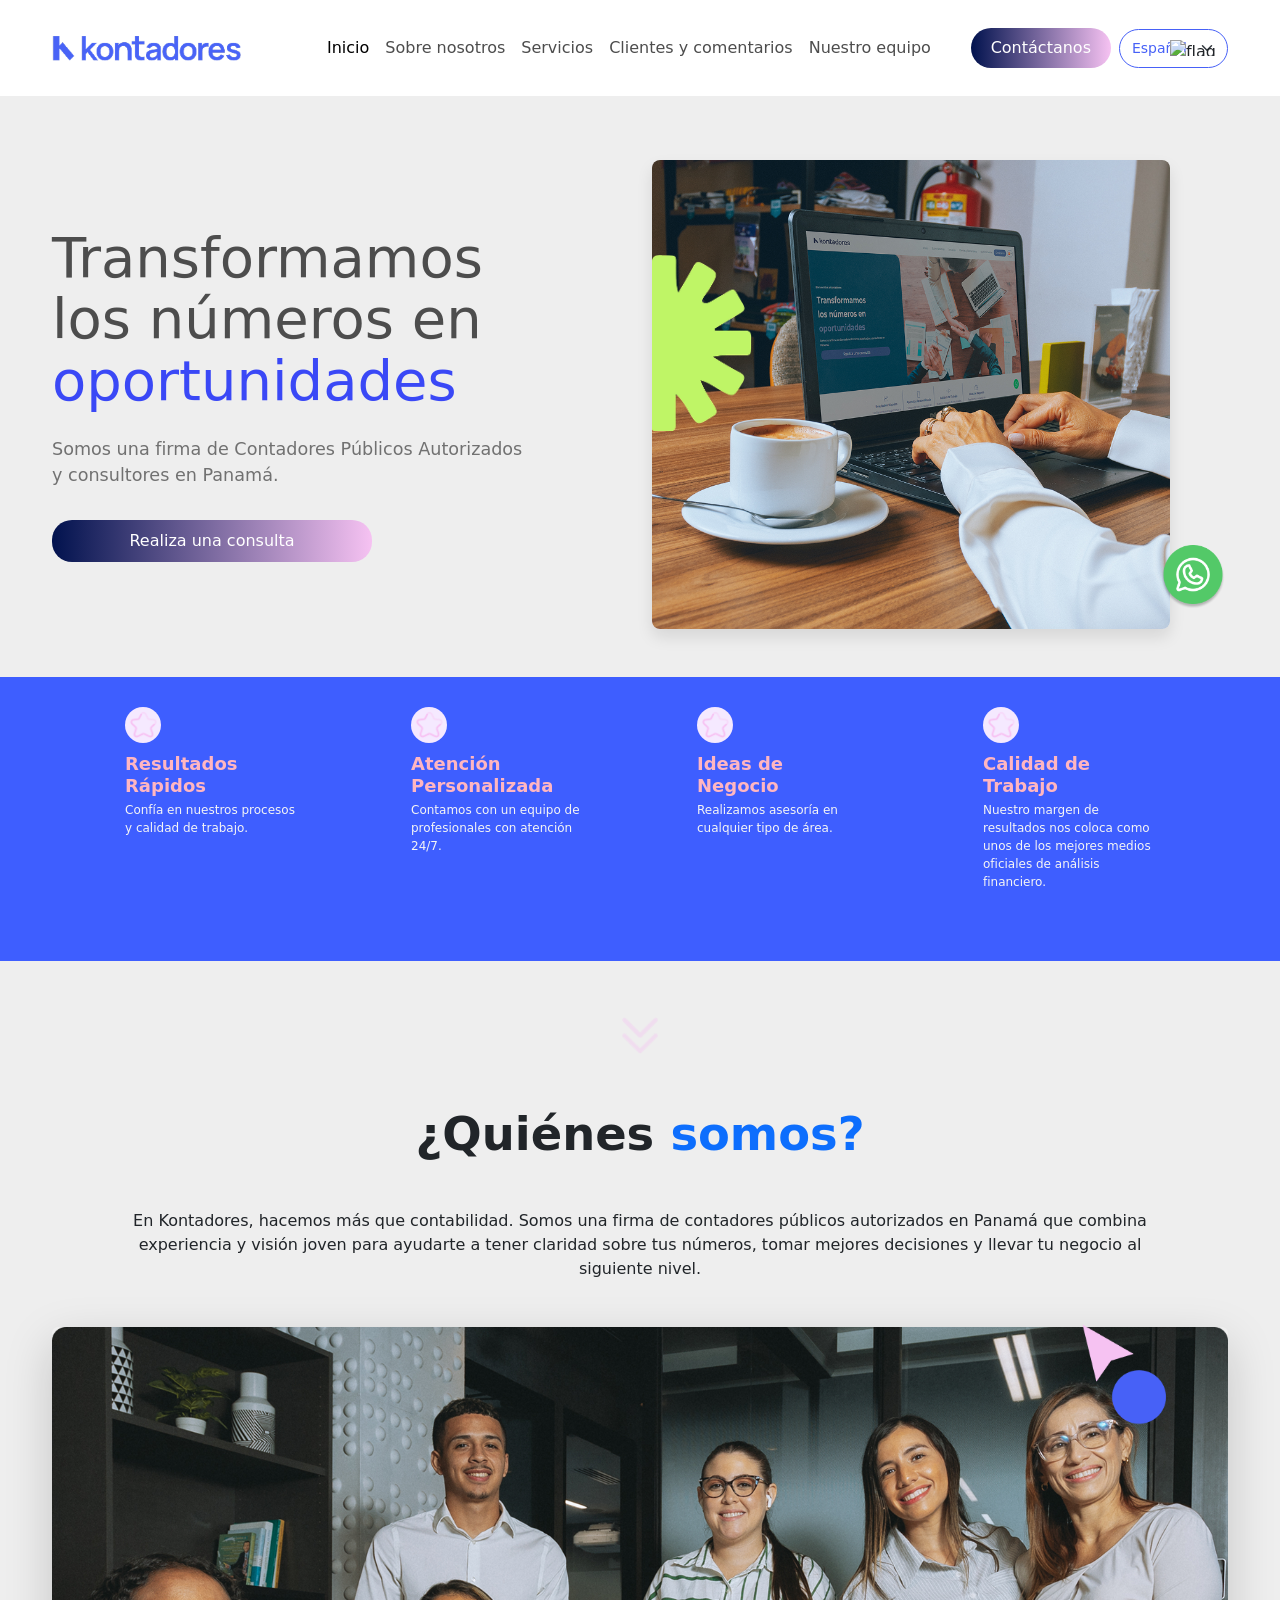
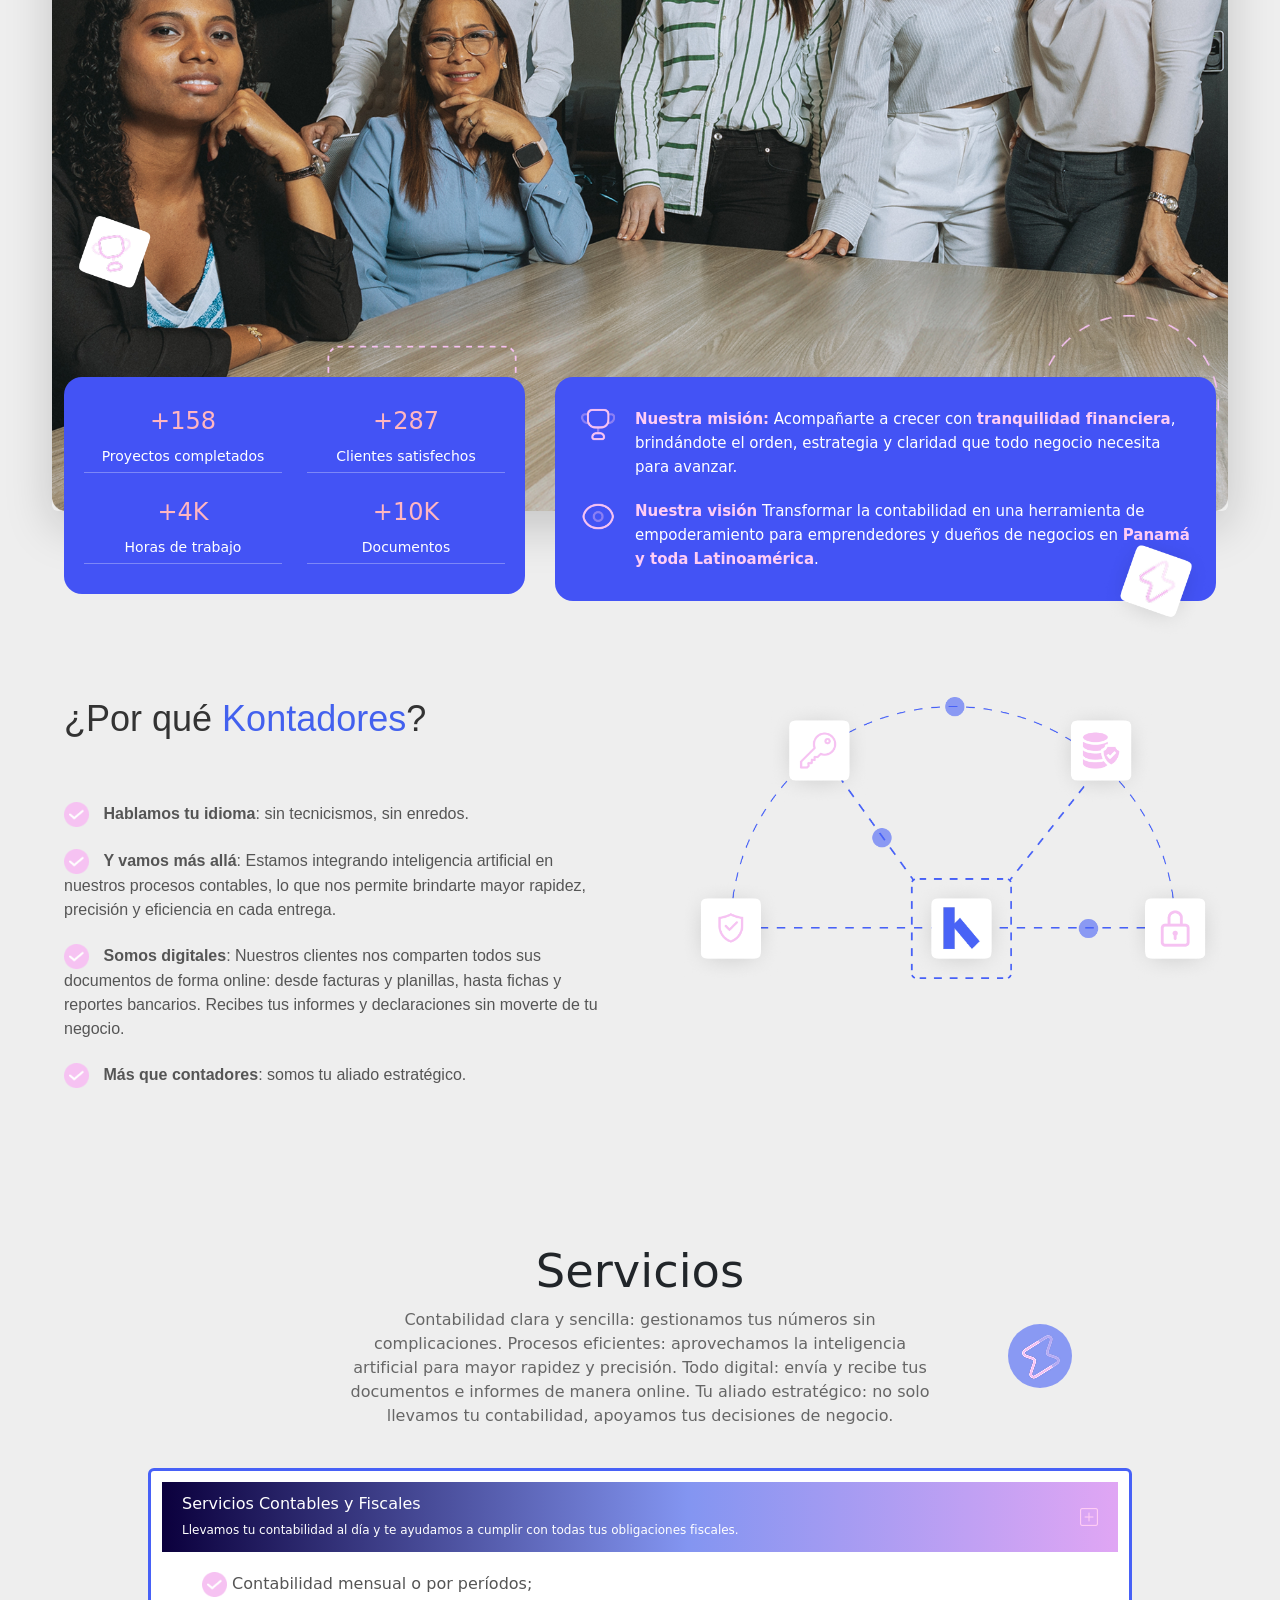
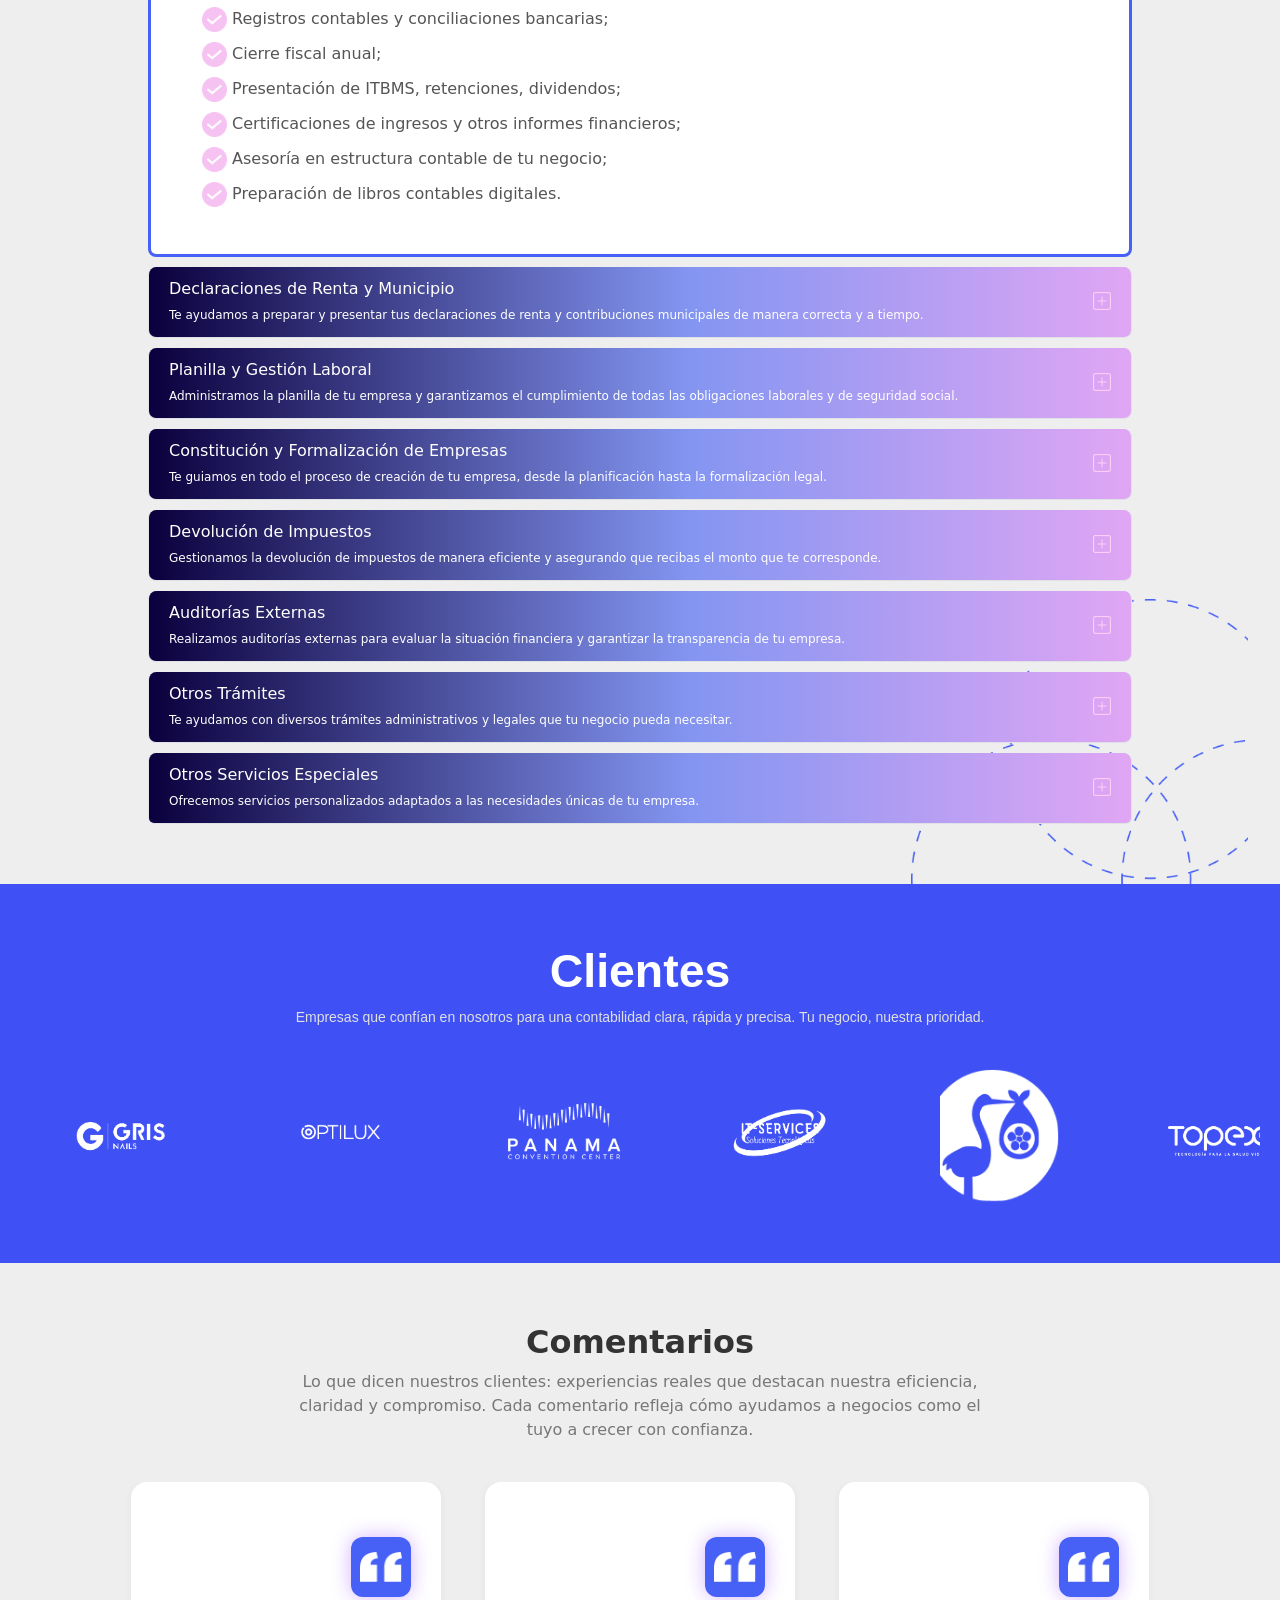
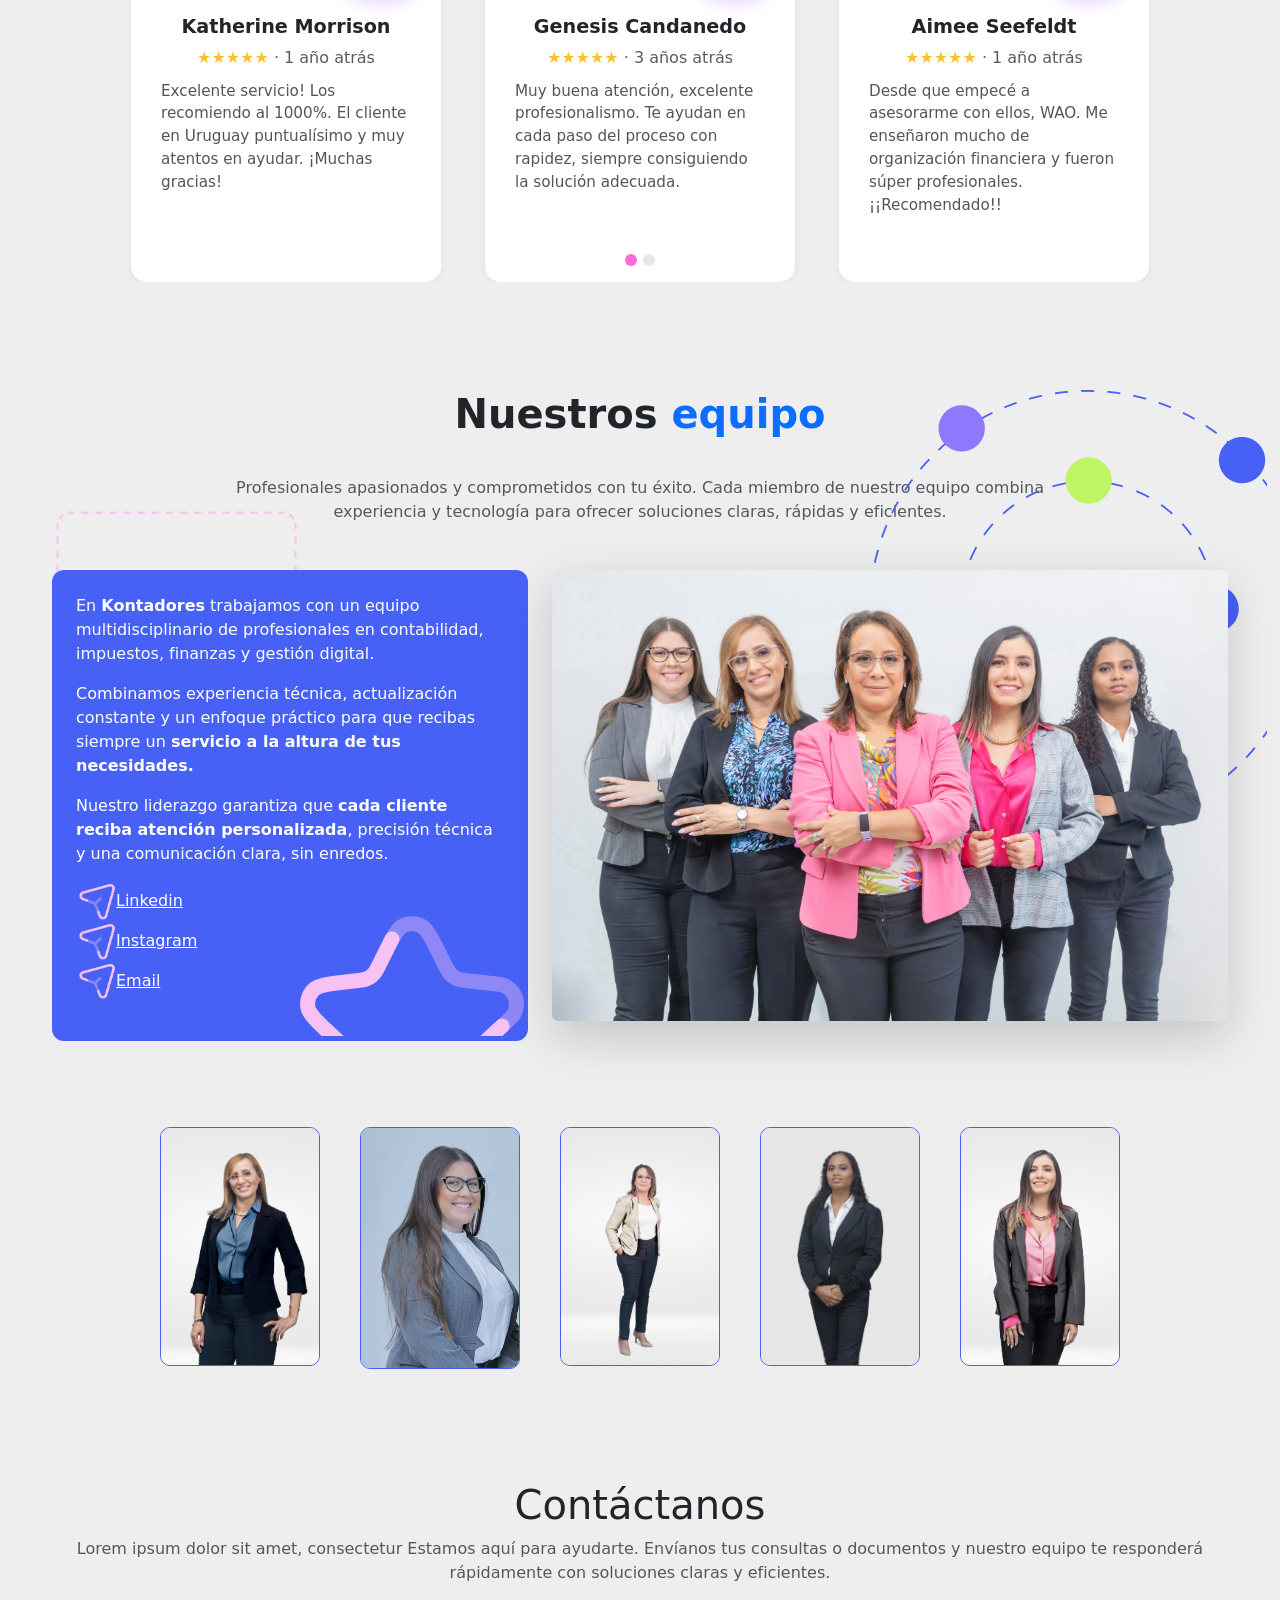
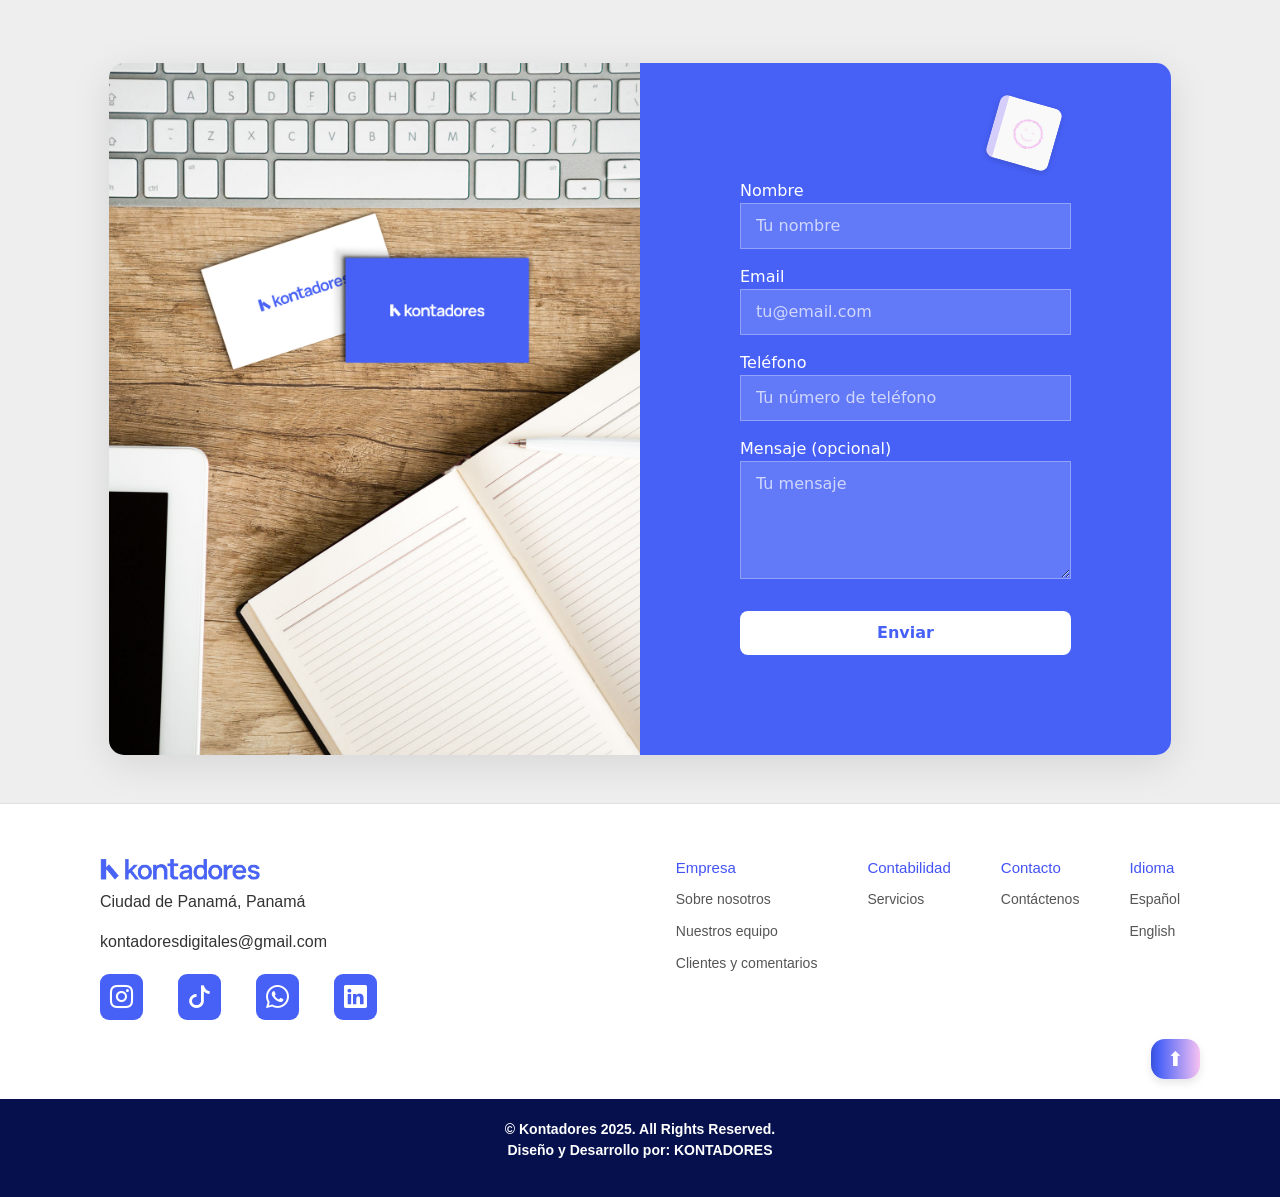
==== commit 89944671: "fix: bugs mobile" ====
--- a/kontadores/index.html
+++ b/kontadores/index.html
@@ -58,7 +58,8 @@
             <div class="container">
                 <div class="row align-items-center flex-column-reverse flex-md-row text-center text-md-start">
                     <!-- Texto à esquerda -->
-                    <div class="col-md-6 mb-4 mb-md-0 d-flex justify-content-center flex-column">
+                    <div
+                        class="col-md-6 mb-4 mb-md-0 d-flex justify-content-center flex-column align-items-center align-items-md-start mt-4 mt-sm-0">
                         <h1>
                             Transformamos <br />
                             los números en <span class="text-primary">oportunidades</span>
@@ -693,7 +694,7 @@
                     </div>
                 </div>
 
-                <div id="teamMembers" class="row justify-content-center g-4">
+                <div id="teamMembers" class="row justify-content-center g-4 d-none d-md-flex">
                     <div class="col-6 col-md-4 col-lg-2">
                         <div class="member-card text-center p-2">
                             <img src="./img/persona-equipo.png" class="img-fluid mb-2 member-photo">
@@ -951,8 +952,8 @@
         }
 
         setTimeout(() => {
-      statusEn.innerHTML = "";
-    }, 10000);
+            statusEn.innerHTML = "";
+        }, 10000);
     });
 </script>
 
--- a/kontadores/style.css
+++ b/kontadores/style.css
@@ -1352,6 +1352,44 @@
     font-size: 13px;
     padding: 15px 10px;
   }
+
+  .circles-nuestro-equipo{
+    display: none
+  }
+
+  .mision-vision-section > .container {
+    display: flex;
+    flex-direction: column;
+    align-items: center;
+    justify-content: center;
+  }
+
+  .mission-box{
+    max-height: 340px;
+  }
+  .titulo-central{
+    text-align: start;
+  }
+
+  .circulo, .rotacionado > img{
+    display: none;
+  }
+
+  .circulo {
+    display: none !important;
+  }
+
+  .accordion-item.open{
+    padding: 0;
+  }
+
+  .accordion-header{
+    gap: 10px;
+  }
+
+  .team-section .section-subtitle{
+    max-width: 100%;
+  }
 }
 
 
@@ -1375,9 +1413,7 @@
   color: white;
 }
 
-#teamMembers{
-  margin: -1rem -8rem;
-}
+
 
 .caixa {
   width: 4rem;
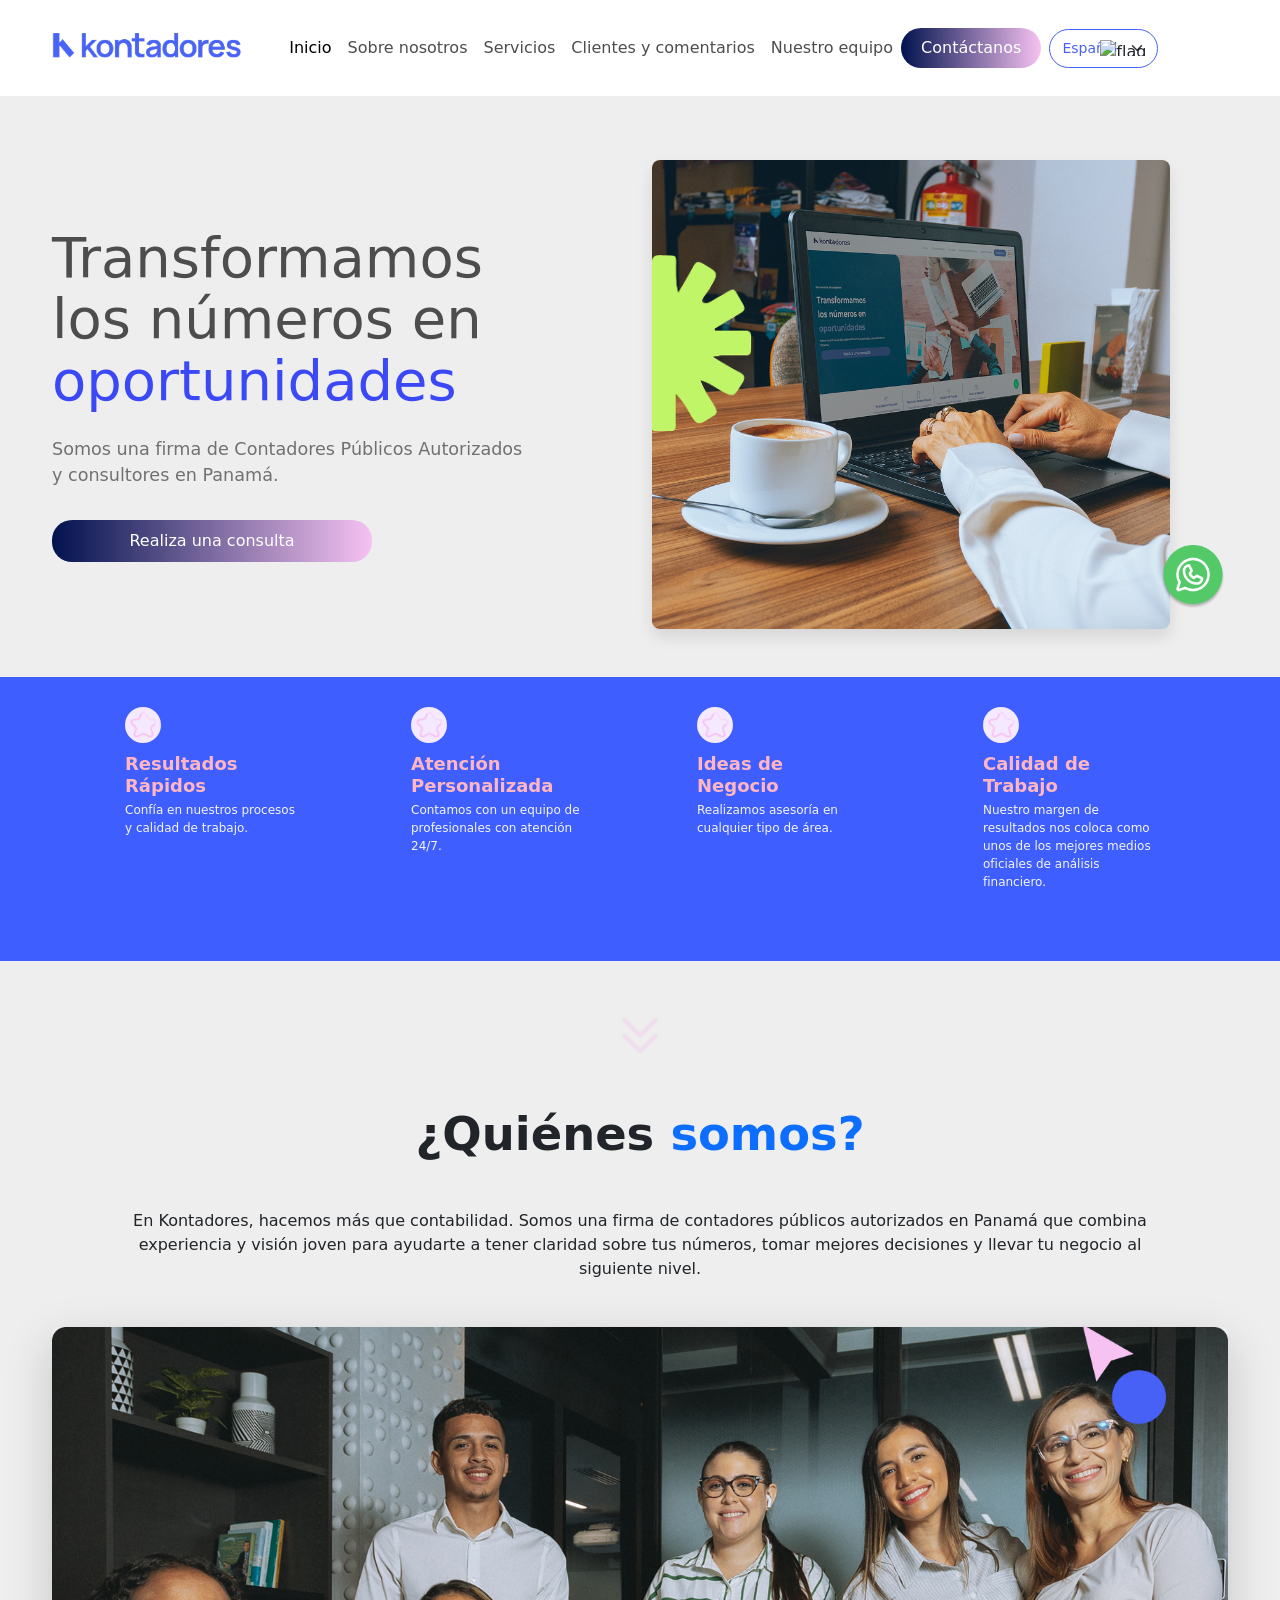
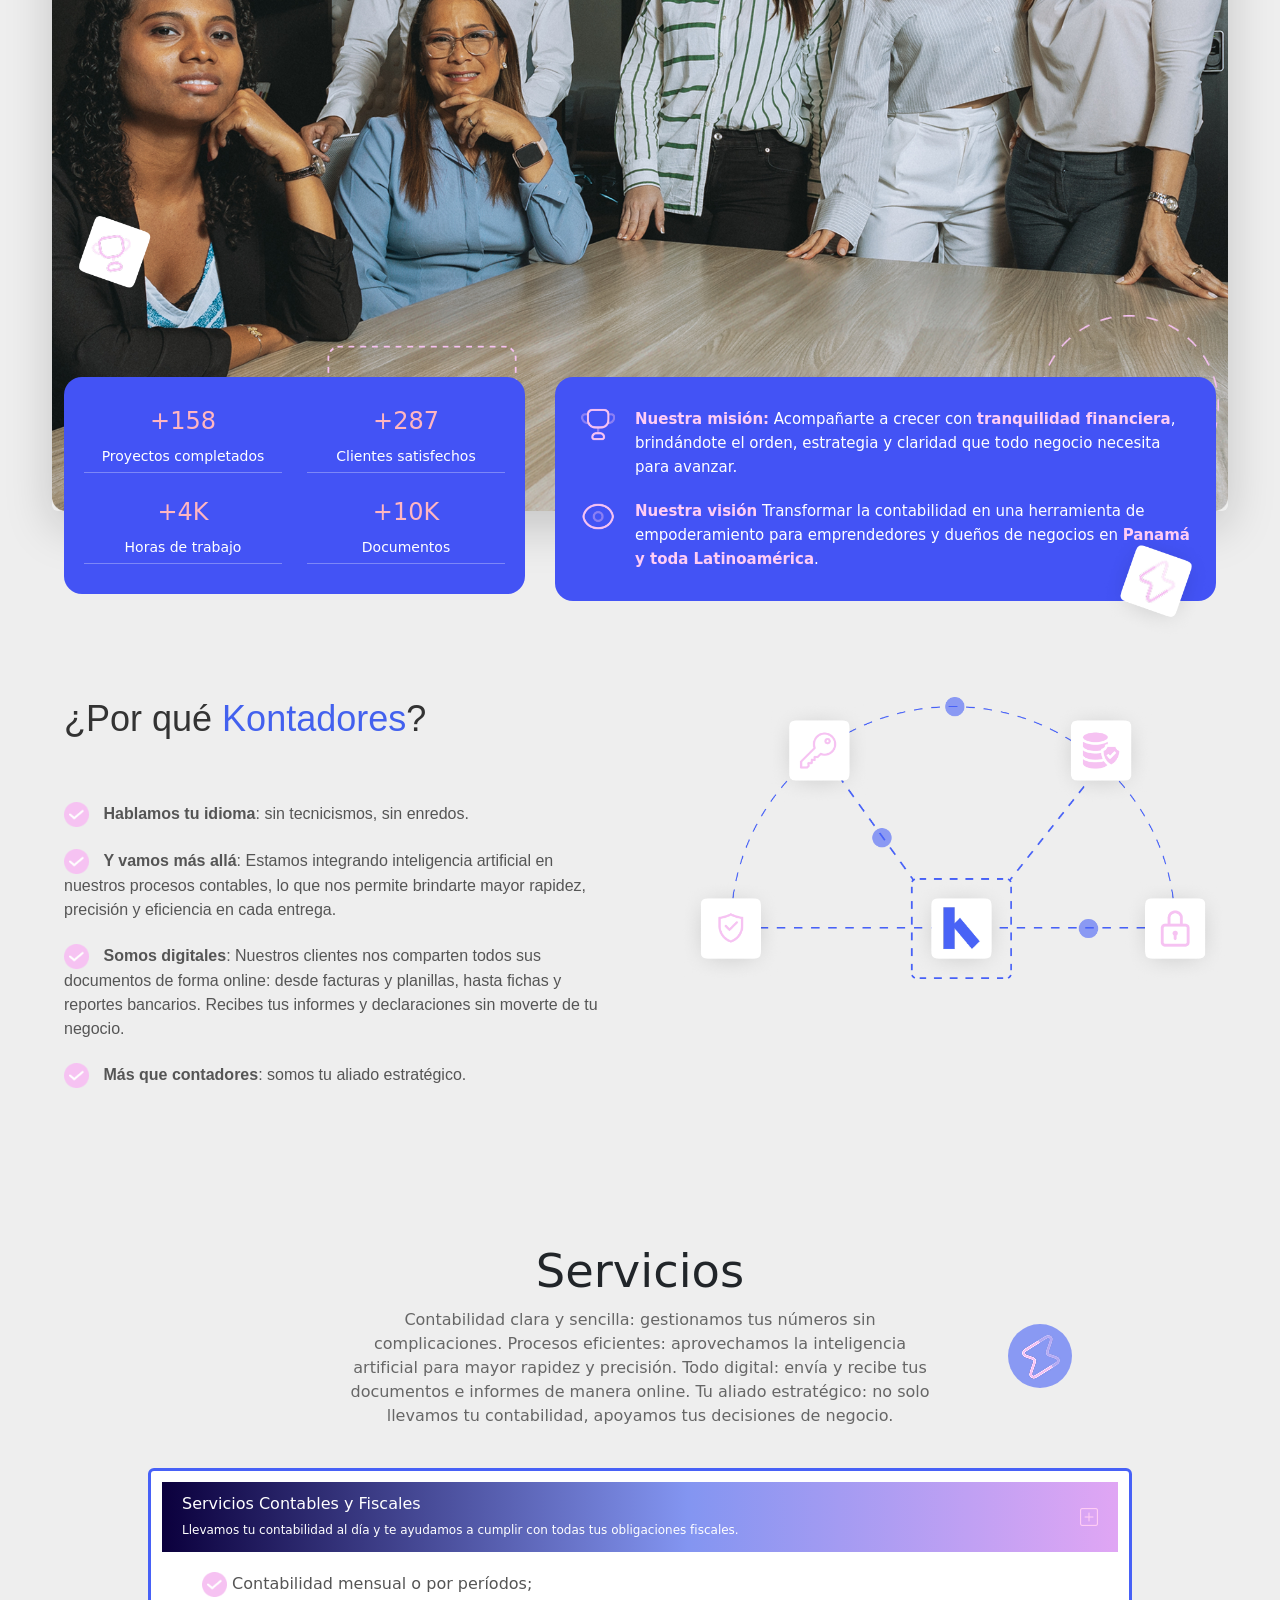
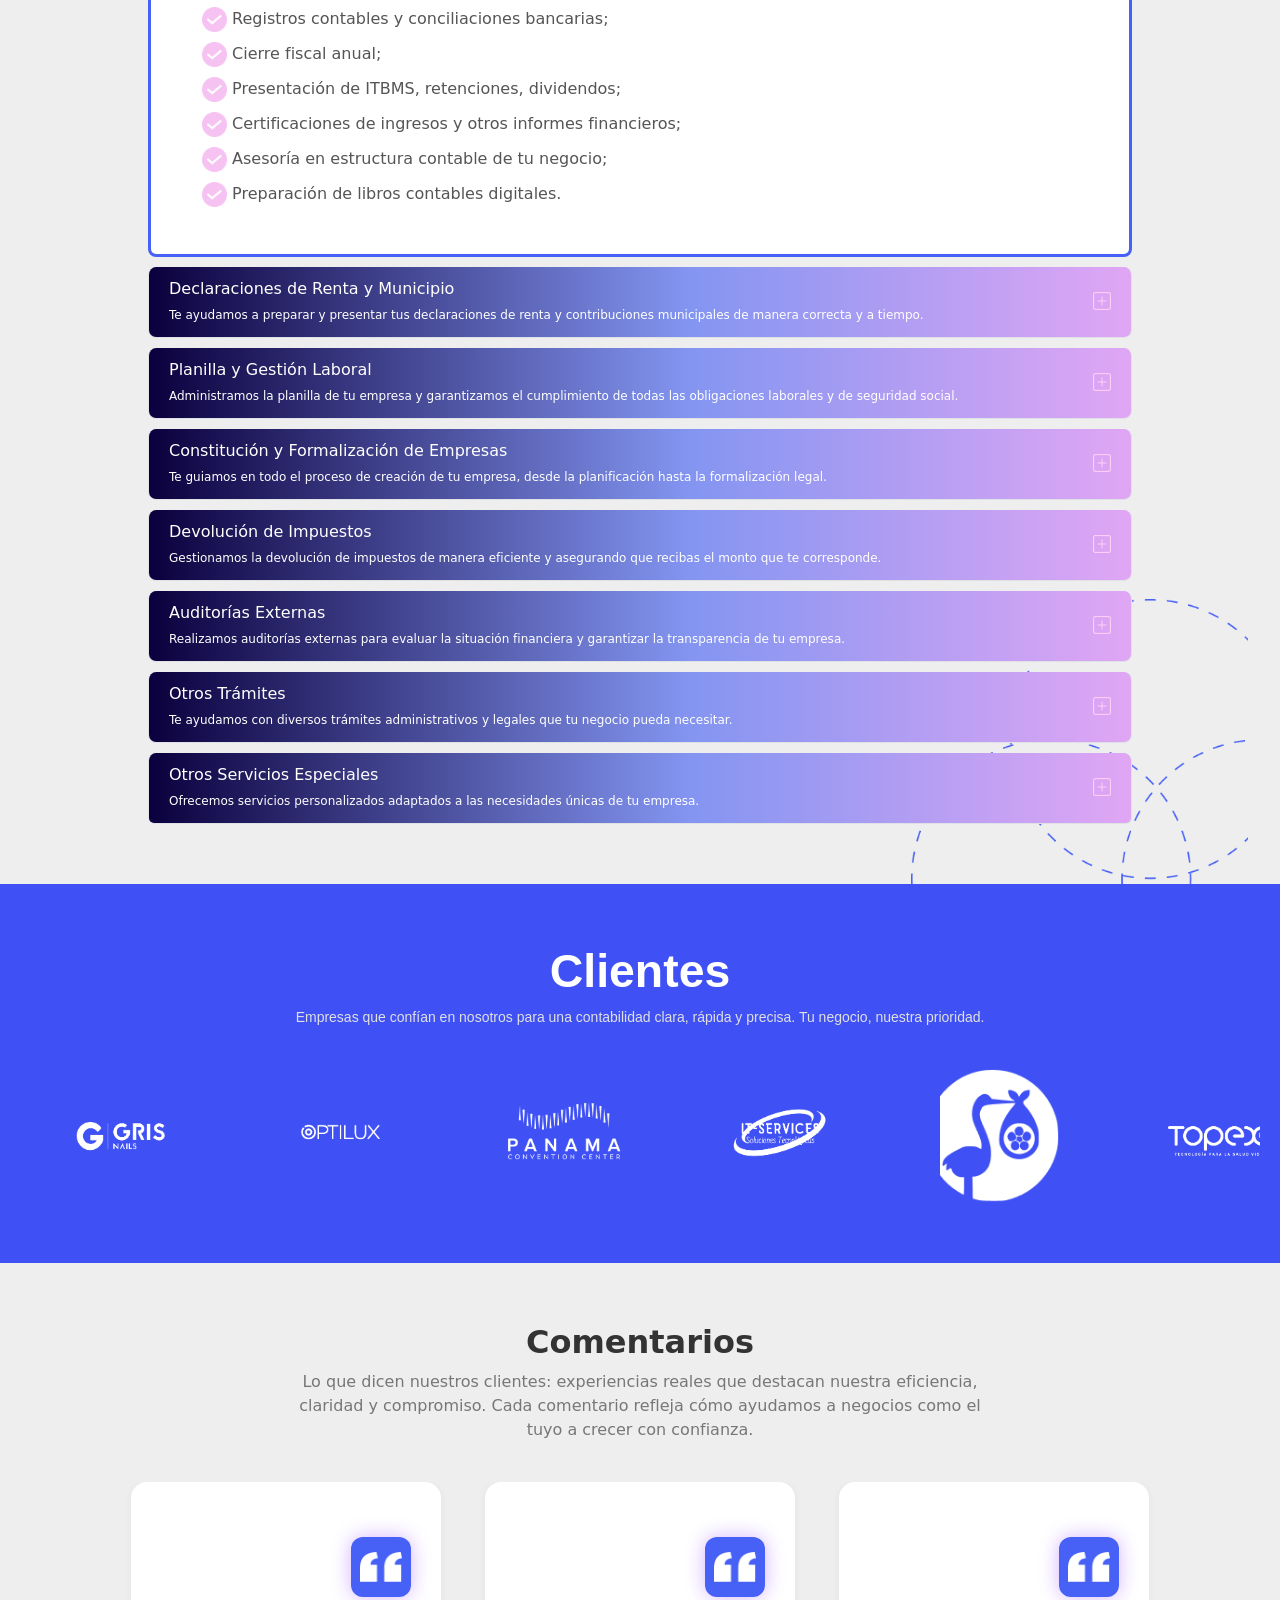
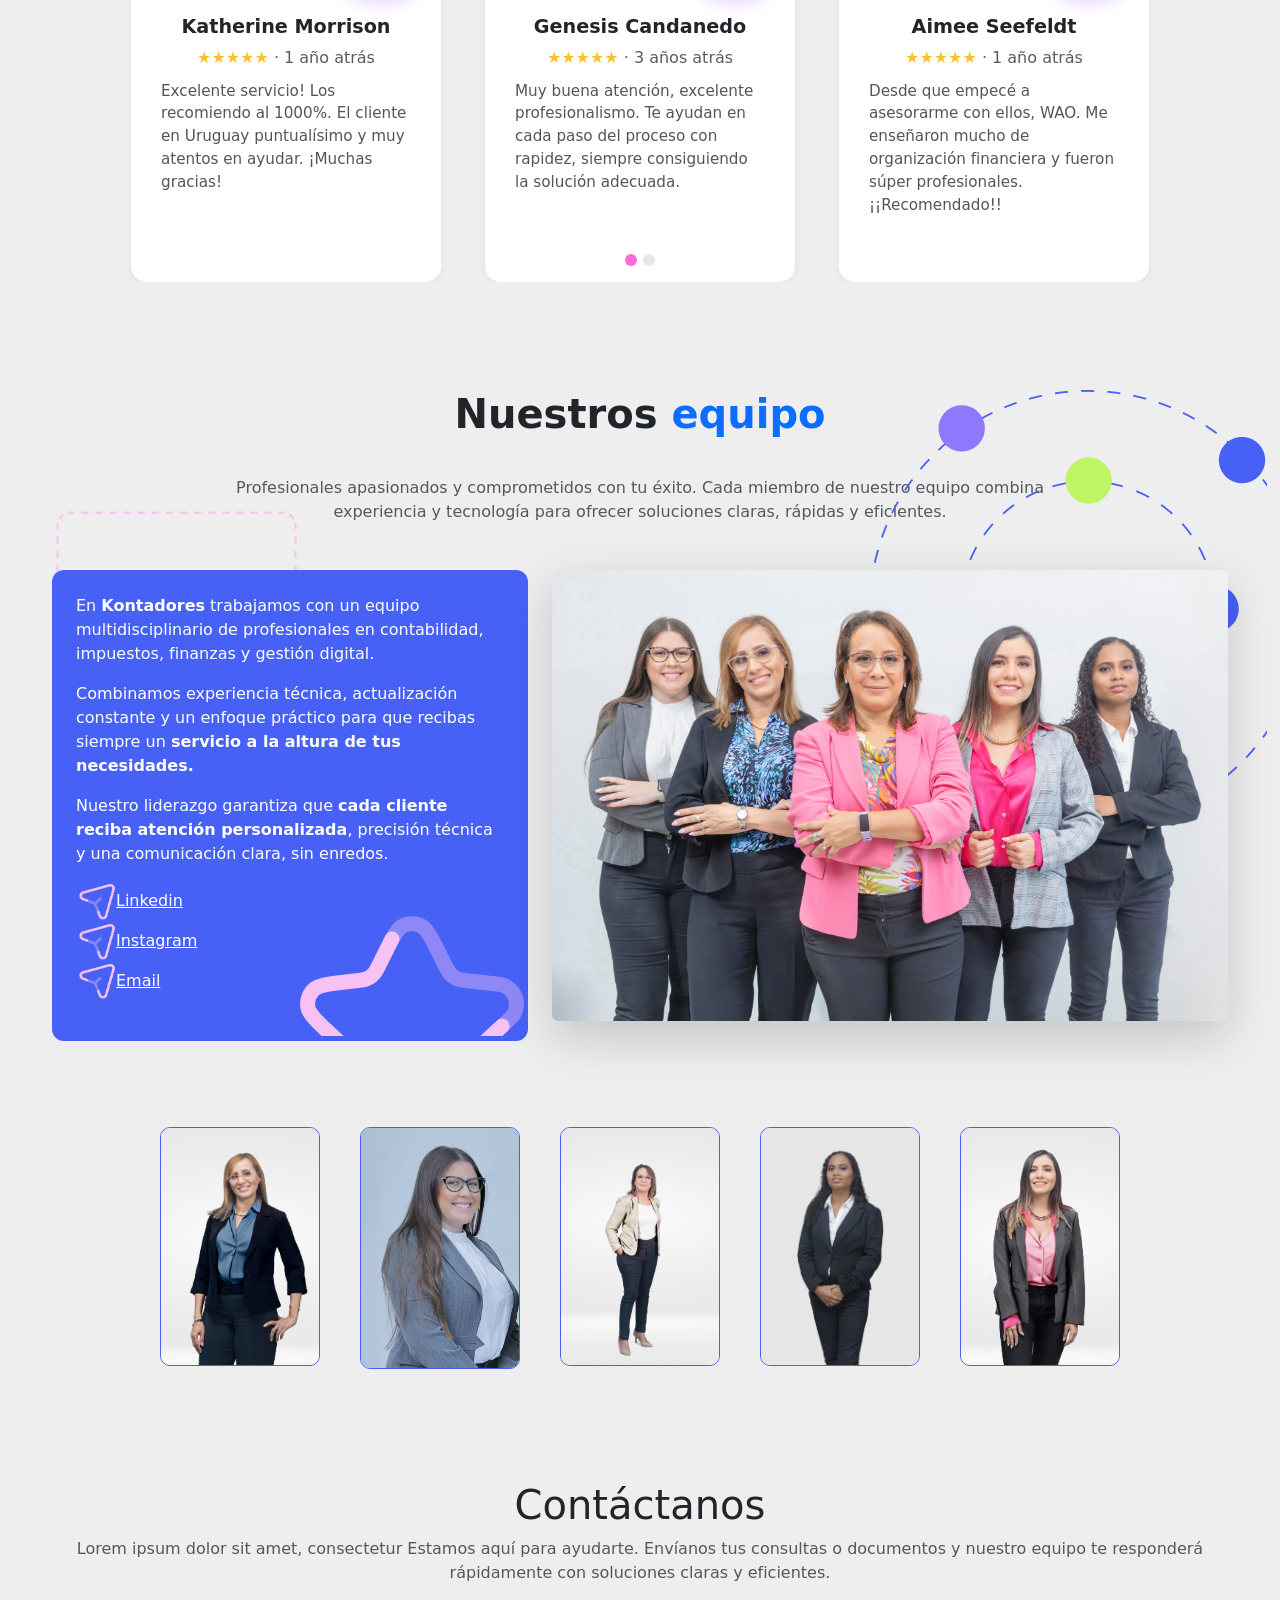
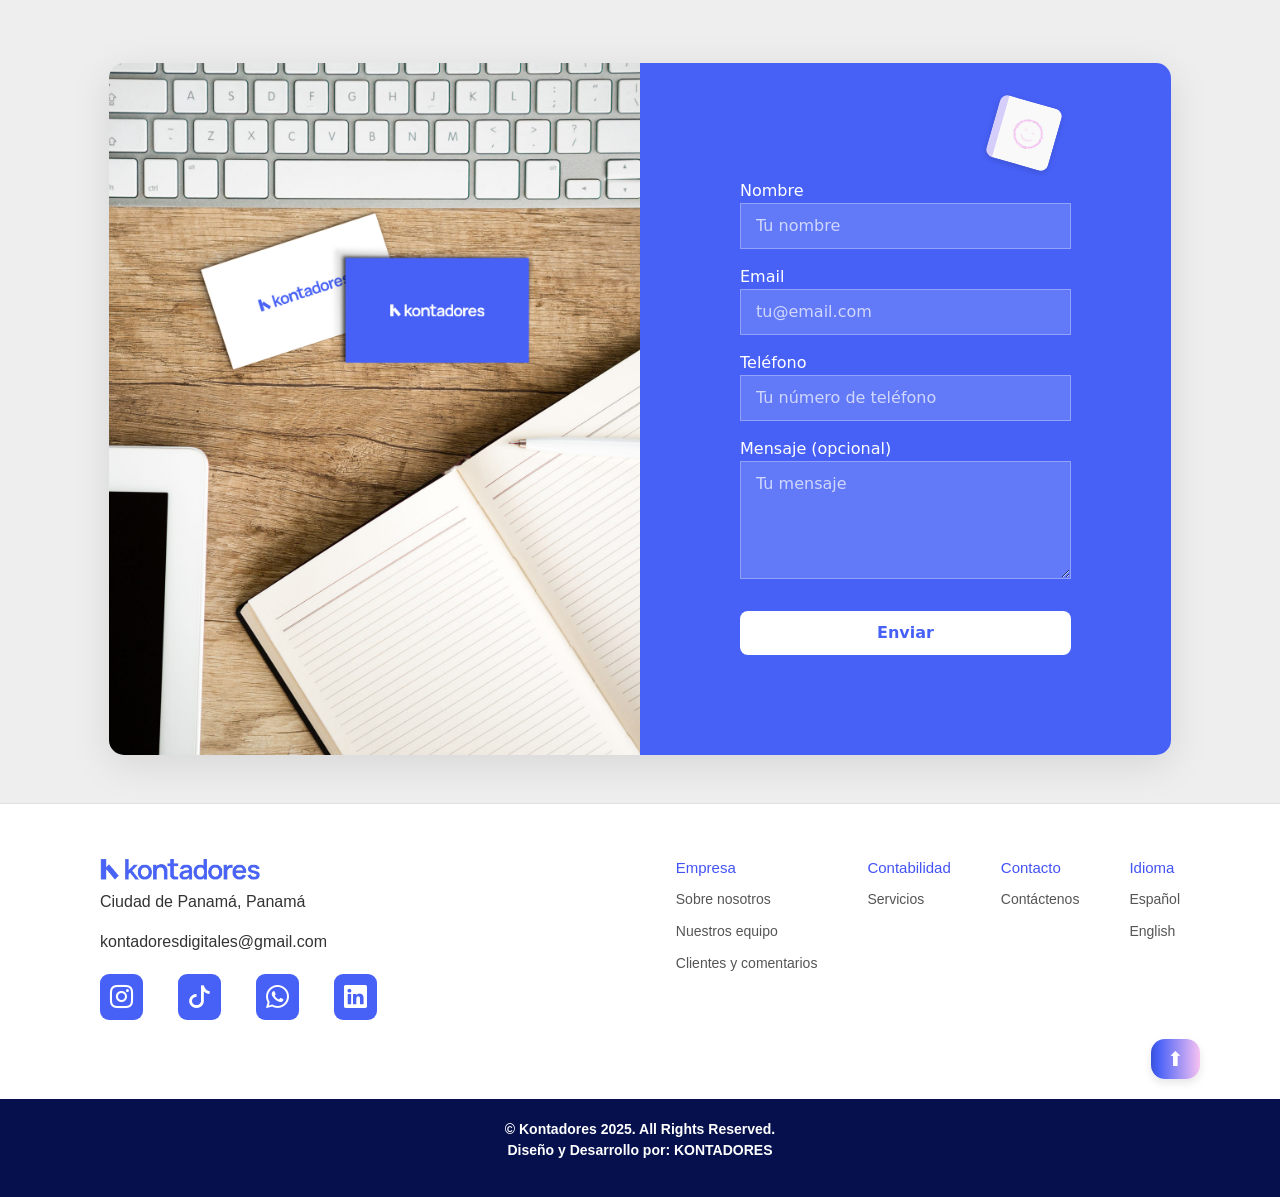
==== commit d71d4636: "fix: ajustes menu mobile" ====
--- a/kontadores/index.html
+++ b/kontadores/index.html
@@ -19,40 +19,51 @@
         <nav class="navbar navbar-expand-lg navbar-light bg-white my-2">
             <div class="container">
                 <!-- Logo -->
-                <a class="navbar-brand d-flex align-items-center text-primary fw-bold" href="#">
-                    <img src="img/LogotipoKontadores07.png" alt="Logo">
-                </a>
-
-                <!-- Botão colapsável (mobile) -->
-                <button class="navbar-toggler" type="button" data-bs-toggle="collapse" data-bs-target="#navbarContent"
-                    aria-controls="navbarContent" aria-expanded="false" aria-label="Toggle navigation">
-                    <span class="navbar-toggler-icon"></span>
-                </button>
-
-                <!-- Menu principal -->
-                <div class="collapse navbar-collapse" id="navbarContent">
-                    <ul class="navbar-nav mx-auto mb-2 mb-lg-0">
-                        <li class="nav-item"><a class="nav-link active" href="#inicio">Inicio</a></li>
-                        <li class="nav-item"><a class="nav-link" href="#sobreNosotros">Sobre nosotros</a></li>
-                        <li class="nav-item"><a class="nav-link" href="#servicios">Servicios</a></li>
-                        <li class="nav-item"><a class="nav-link" href="#clientes">Clientes y comentarios</a></li>
-                        <li class="nav-item"><a class="nav-link" href="#nuestroEquipo">Nuestro equipo</a></li>
-                    </ul>
-
-                    <!-- Botões -->
-                    <div class="d-flex align-items-center gap-2">
-                        <a href="#contacto" class="btn btn-gradient">Contáctanos</a>
-                        <div class="language-select position-relative">
-                            <select class="form-select btn-language" onchange="changeFlag(this)">
-                                <option value="es" selected data-flag="https://flagcdn.com/es.svg">Español</option>
-                                <option value="en" data-flag="https://flagcdn.com/gb.svg">English</option>
-                            </select>
-                            <img id="lang-flag" src="https://flagcdn.com/es.svg" alt="flag" class="flag-img" />
+                <div class="row">
+                    <div class="col-auto  ml-sm-4">
+                        <a class="navbar-brand d-flex align-items-center text-primary fw-bold" href="#">
+                            <img src="img/LogotipoKontadores07.png" alt="Logo" height="40">
+                        </a>
+                    </div>
+
+                    <div class="col-auto d-flex"><!-- Botão colapsável (mobile) -->
+                        <button class="navbar-toggler" type="button" data-bs-toggle="collapse"
+                            data-bs-target="#navbarContent" aria-controls="navbarContent" aria-expanded="false"
+                            aria-label="Toggle navigation">
+                            <span class="navbar-toggler-icon"></span>
+                        </button>
+
+                        <!-- Menu principal -->
+                        <div class="collapse navbar-collapse" id="navbarContent">
+                            <ul class="navbar-nav mx-auto mb-2 mb-lg-0">
+                                <li class="nav-item"><a class="nav-link active" href="#inicio">Inicio</a></li>
+                                <li class="nav-item"><a class="nav-link" href="#sobreNosotros">Sobre nosotros</a></li>
+                                <li class="nav-item"><a class="nav-link" href="#servicios">Servicios</a></li>
+                                <li class="nav-item"><a class="nav-link" href="#clientes">Clientes y comentarios</a>
+                                </li>
+                                <li class="nav-item"><a class="nav-link" href="#nuestroEquipo">Nuestro equipo</a></li>
+                            </ul>
+
+                            <!-- Botões -->
+                            <div class="d-flex align-items-center gap-2">
+                                <a href="#contacto" class="btn btn-gradient">Contáctanos</a>
+
+                                <!-- Seletor de idioma -->
+                                <div class="language-select position-relative">
+                                    <select class="form-select btn-language" onchange="changeFlag(this)">
+                                        <option value="es" selected data-flag="https://flagcdn.com/es.svg">Español
+                                        </option>
+                                        <option value="en" data-flag="https://flagcdn.com/gb.svg">English</option>
+                                    </select>
+                                    <img id="lang-flag" src="https://flagcdn.com/es.svg" alt="flag" class="flag-img" />
+                                </div>
+                            </div>
                         </div>
                     </div>
                 </div>
             </div>
         </nav>
+
 
         <section class="hero-section" id="inicio">
             <div class="container">
--- a/kontadores/style.css
+++ b/kontadores/style.css
@@ -1390,8 +1390,19 @@
   .team-section .section-subtitle{
     max-width: 100%;
   }
-}
-
+
+  .navbar-collapse {
+    background: white;
+    right: 80px;
+    top: -13px;
+    border-radius: 8px;
+    box-shadow: 0 4px 12px rgba(0,0,0,0.1);
+    margin-top: 110px;
+    z-index: 999;
+    position: fixed;
+    padding: 15px;
+}
+}
 
 .member-photo{
   border: solid 1px #4761F7;
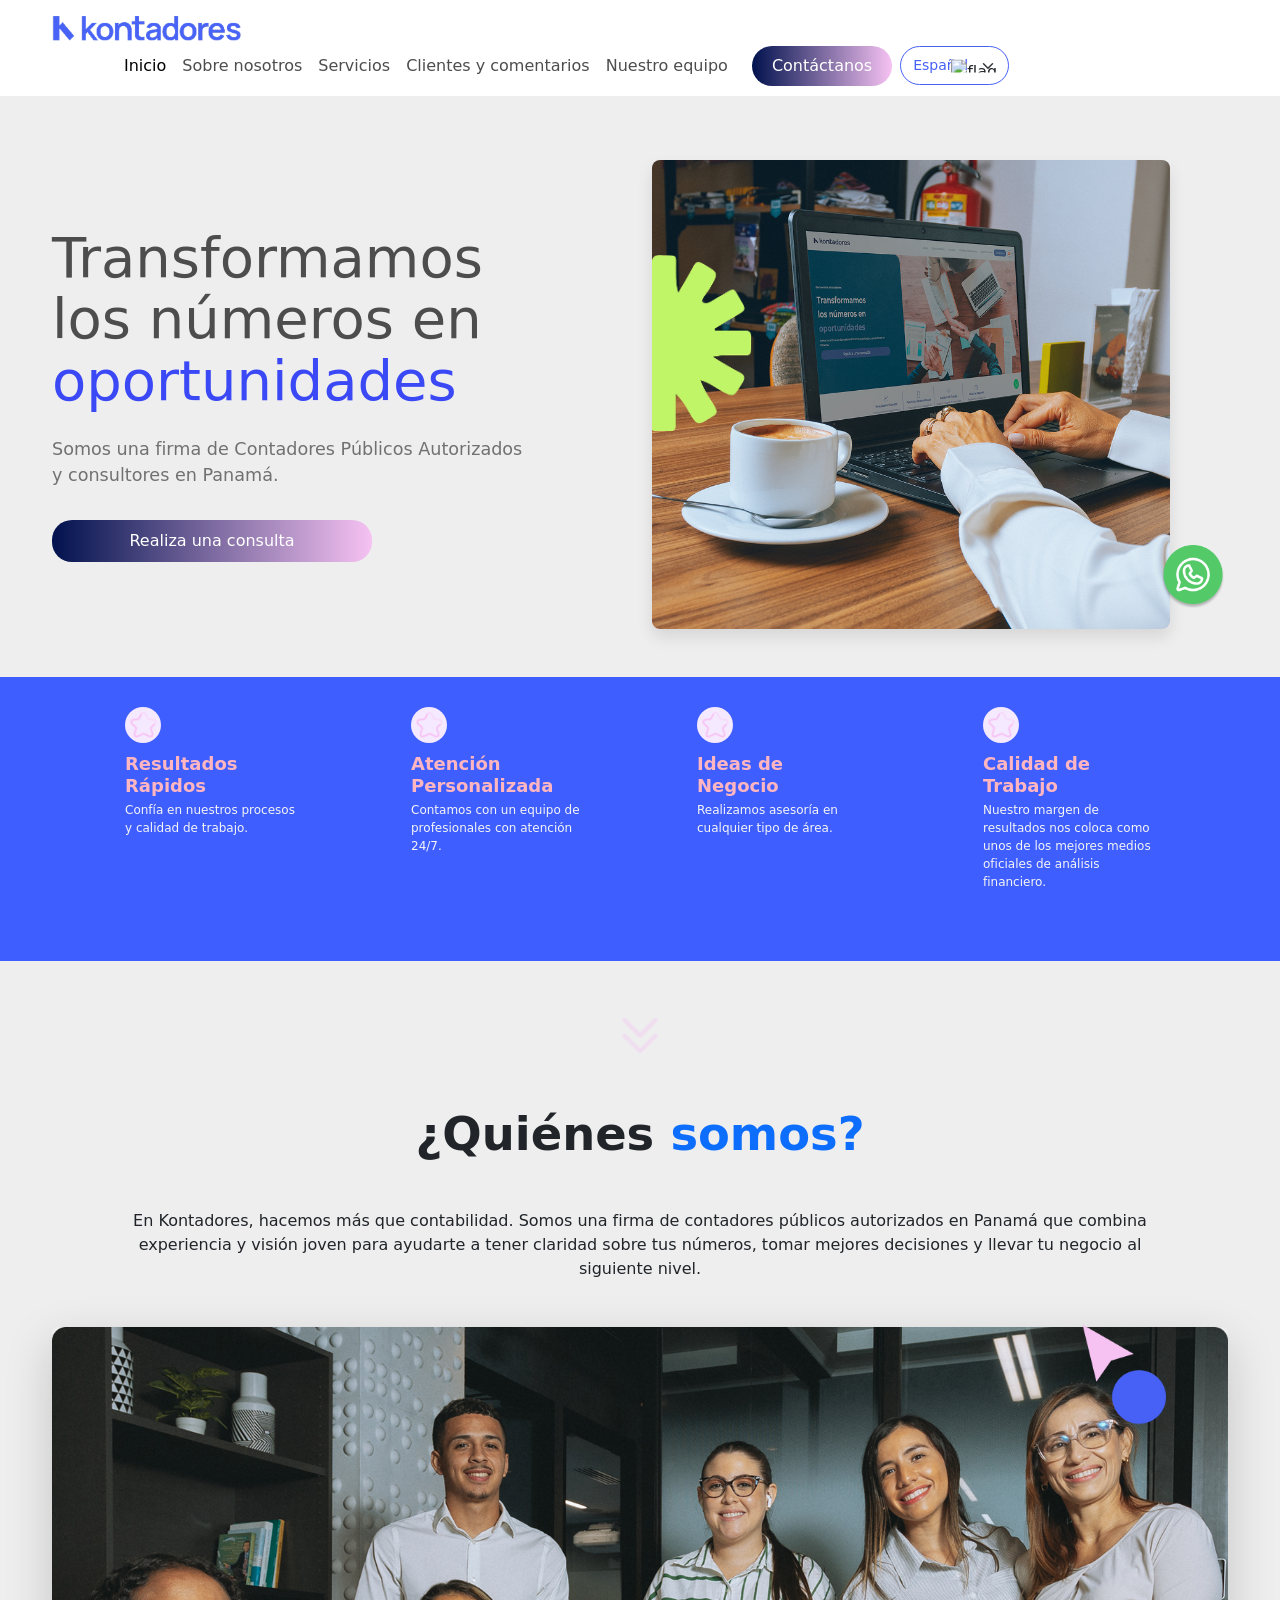
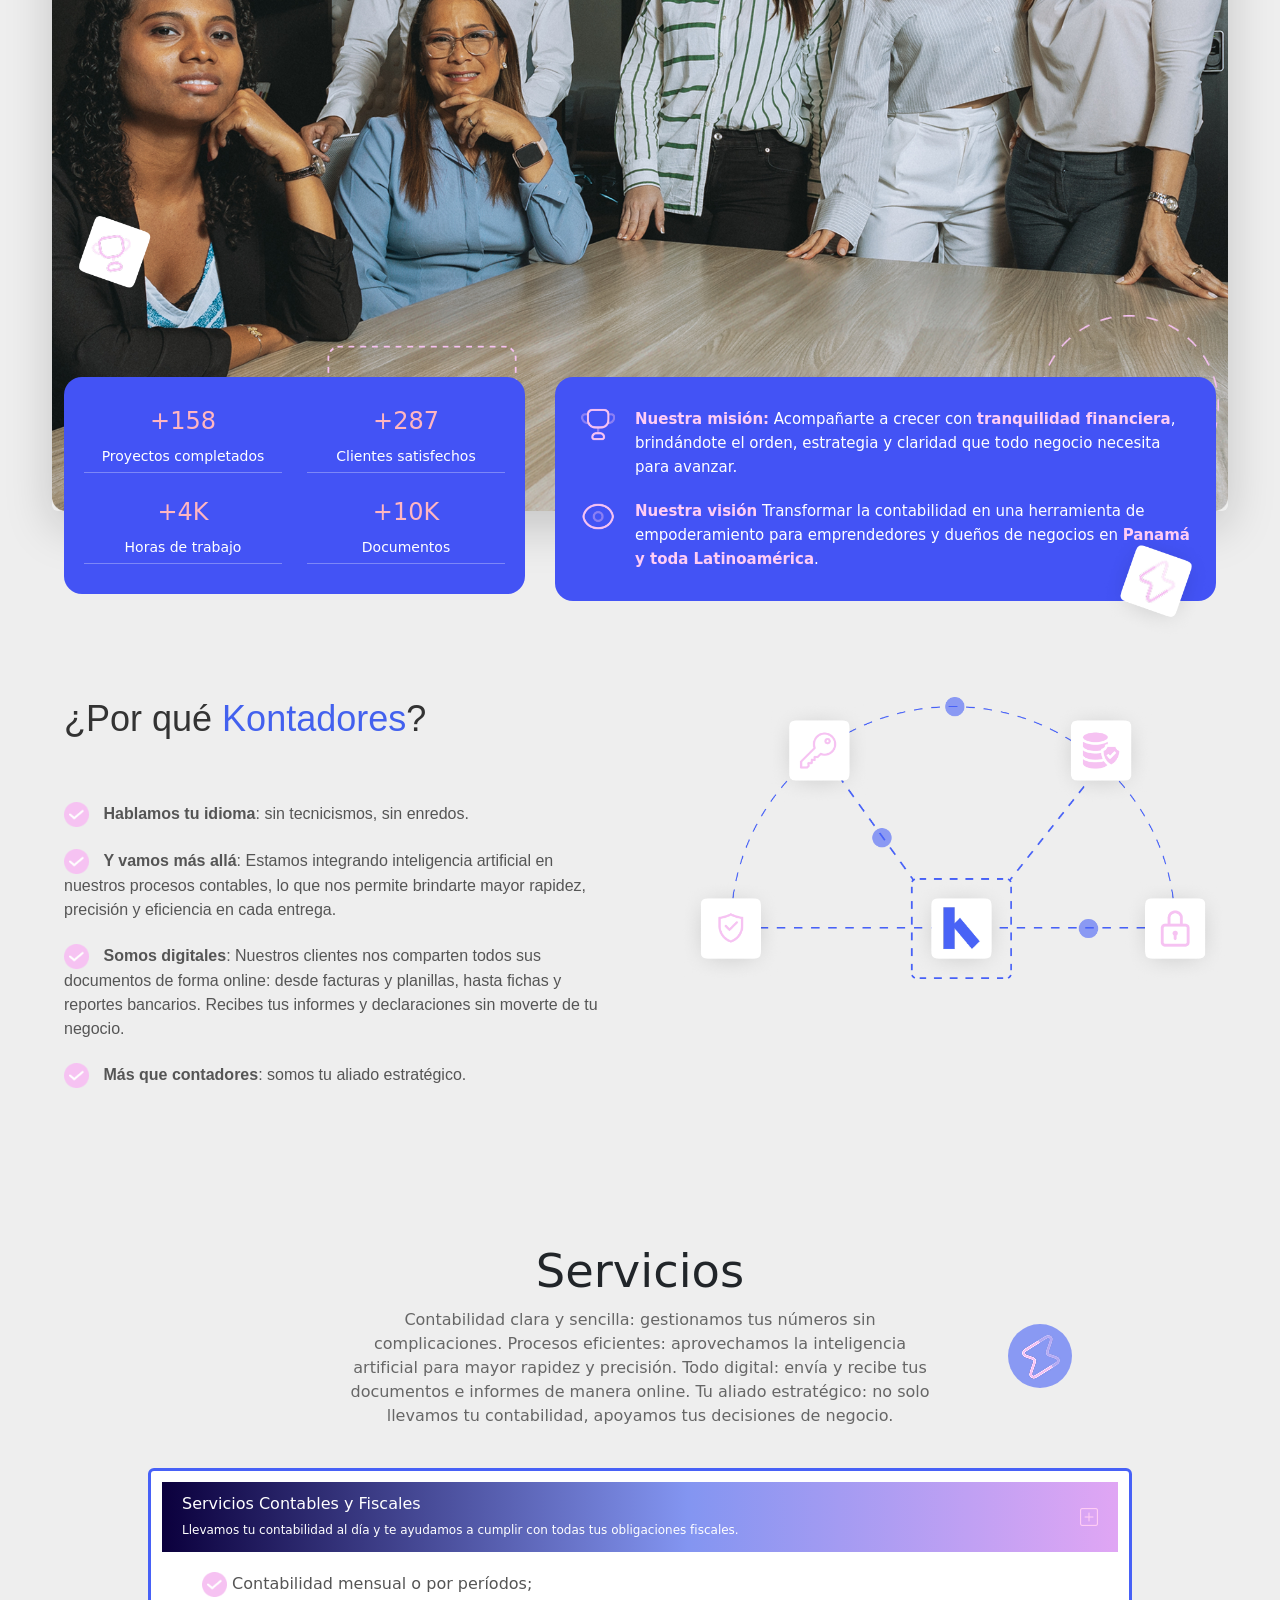
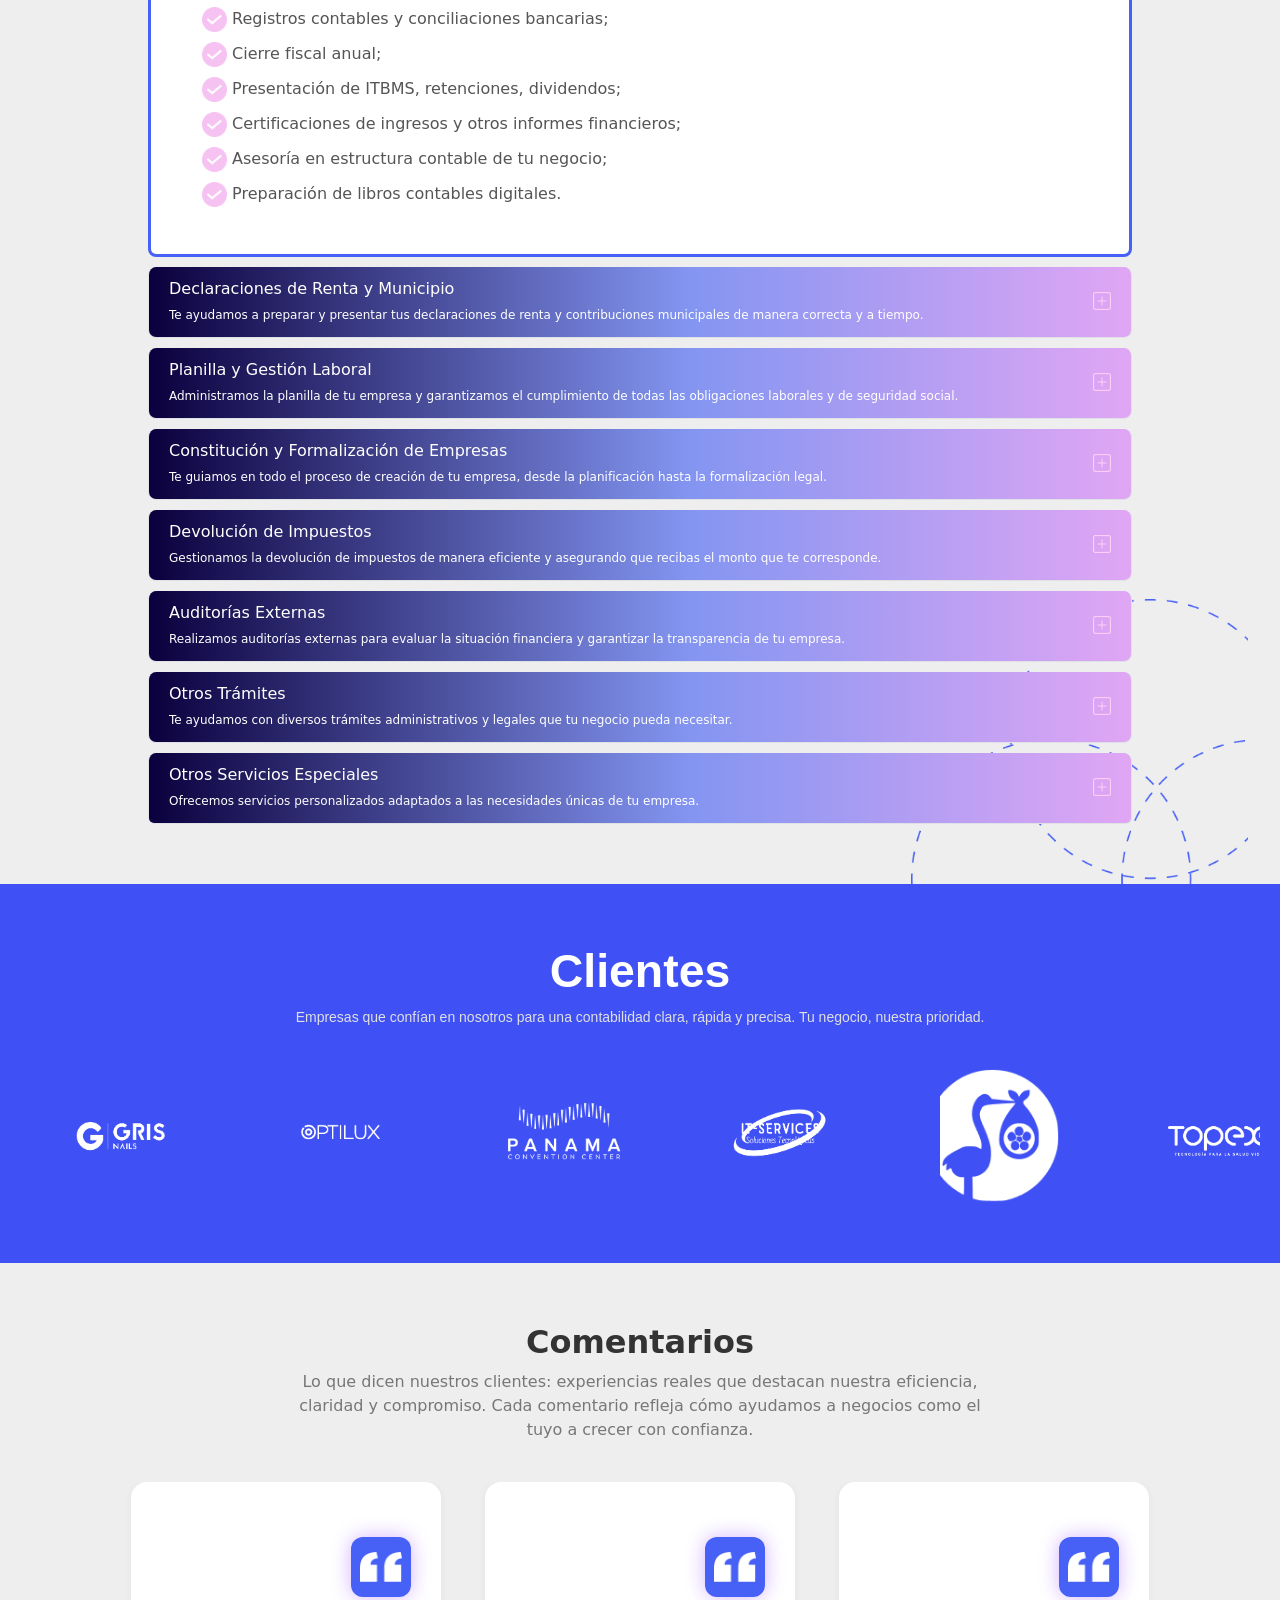
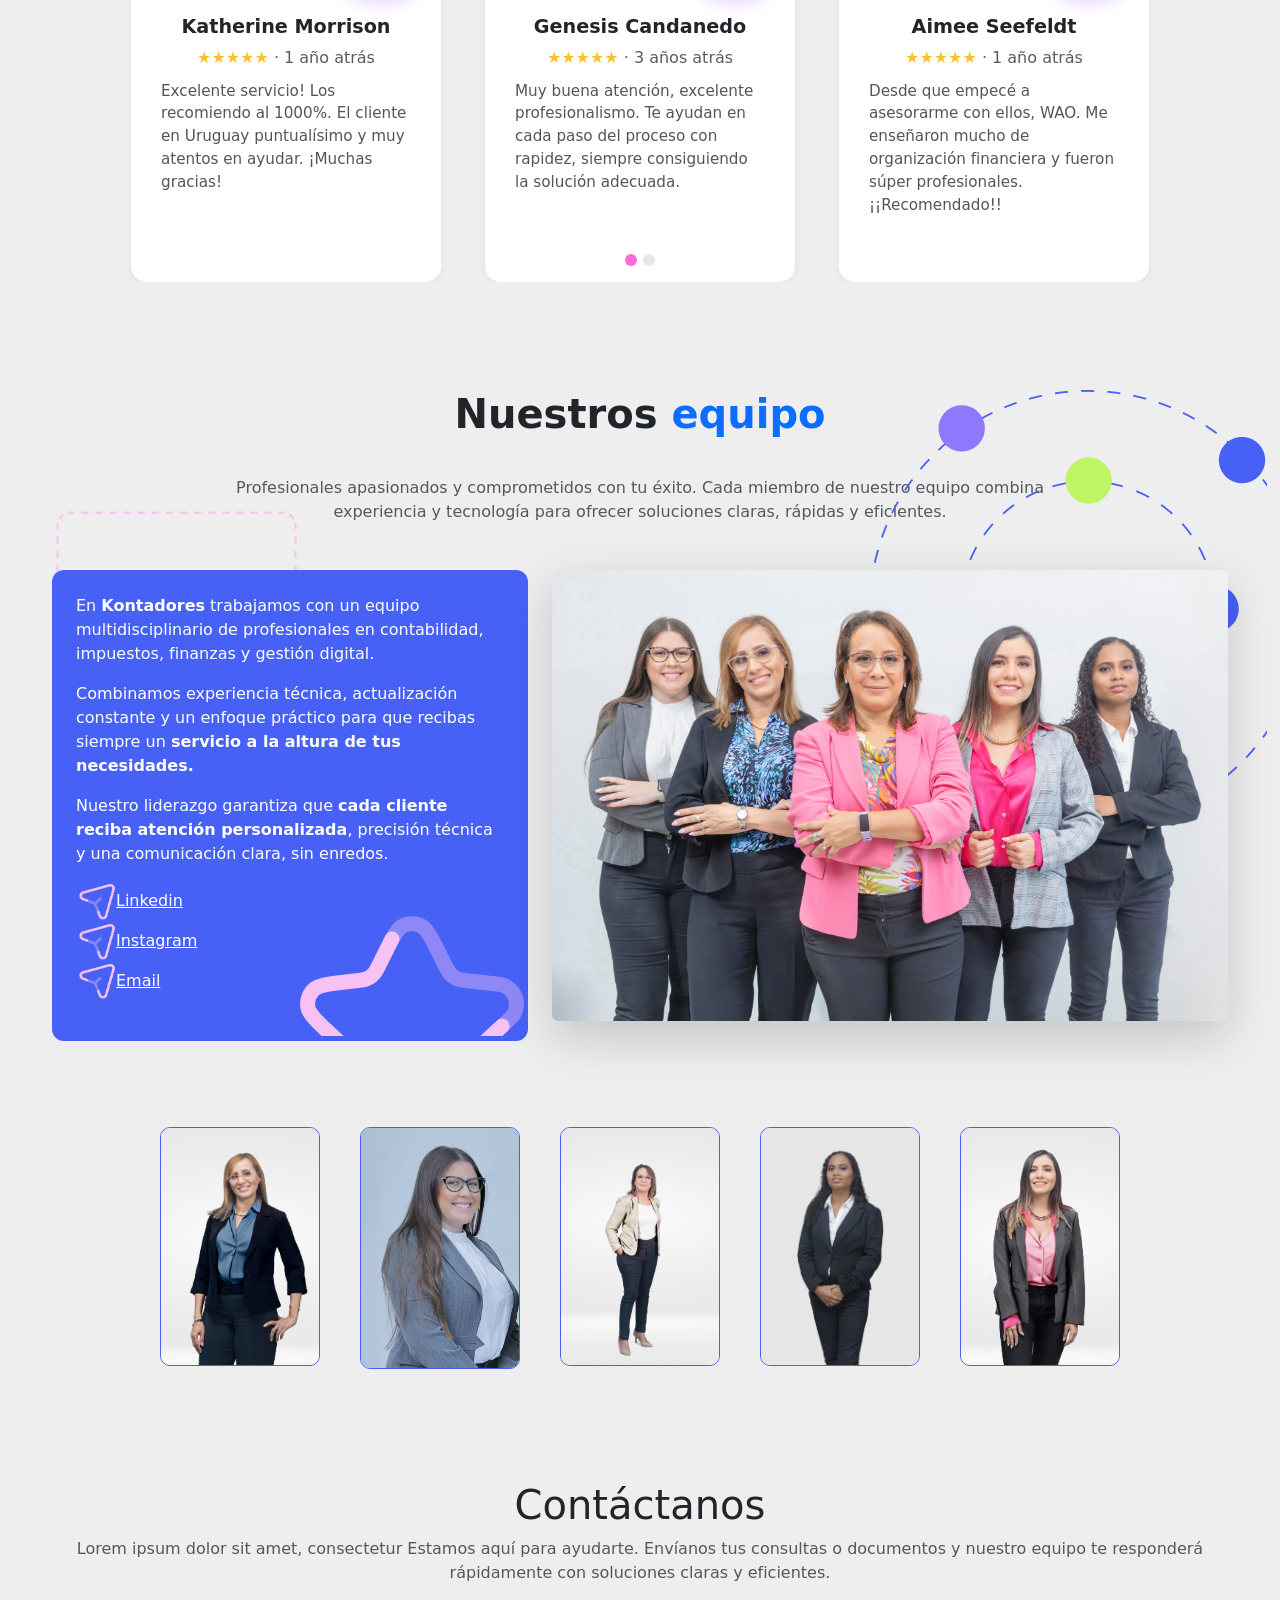
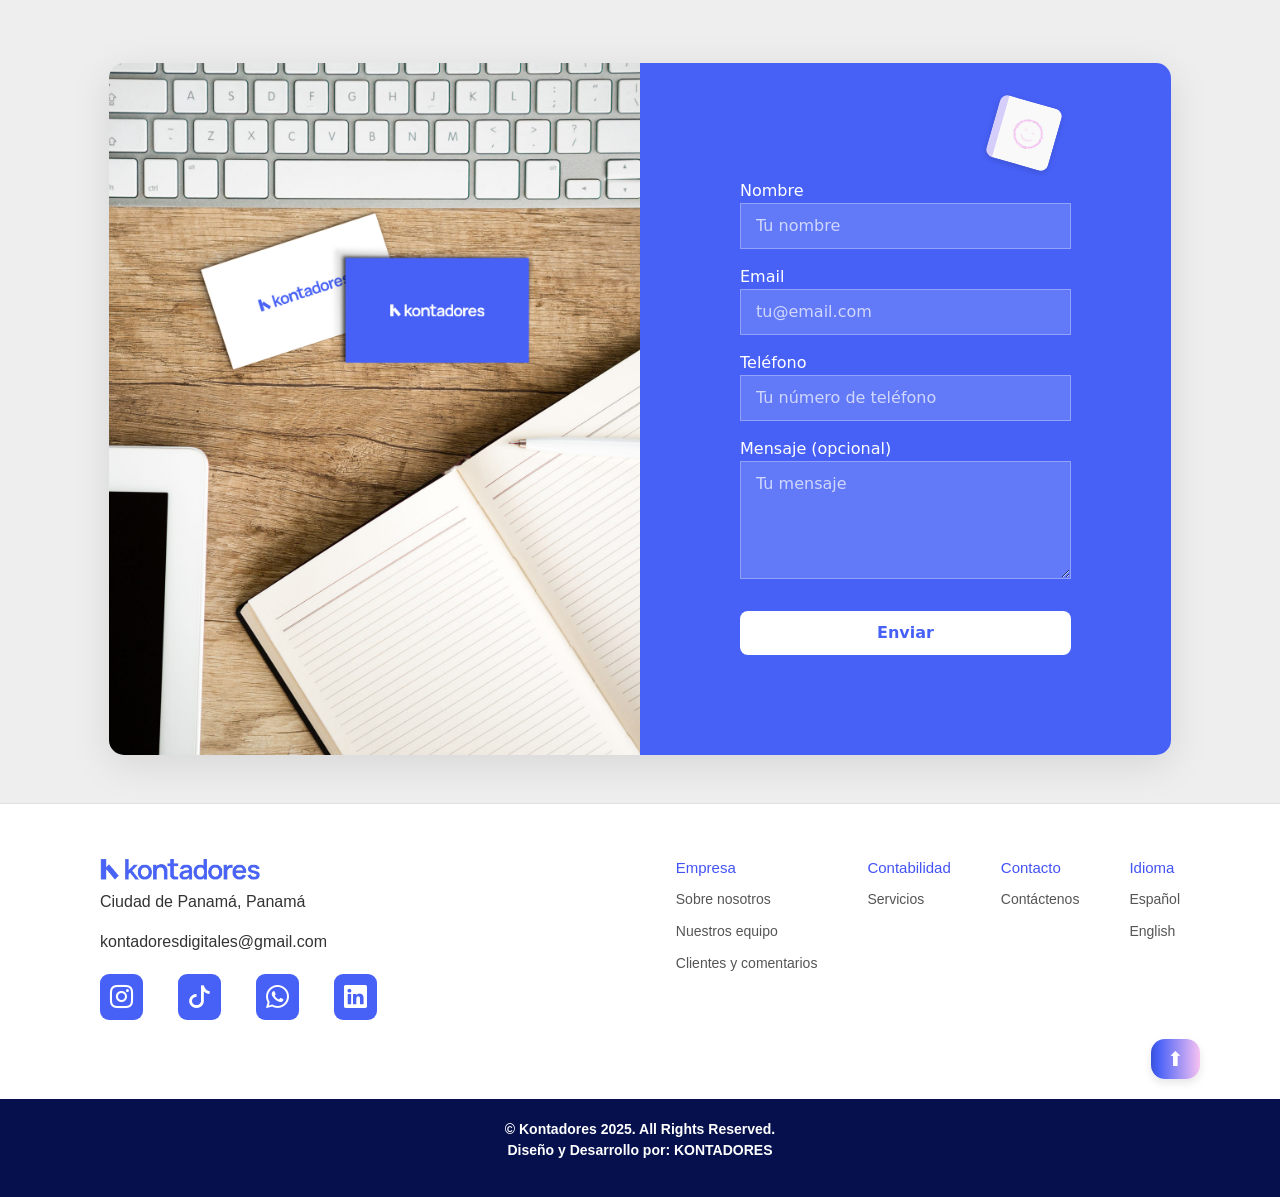
==== commit d6d1c6f6: "ajuste menu" ====
--- a/kontadores/index.html
+++ b/kontadores/index.html
@@ -34,8 +34,8 @@
                         </button>
 
                         <!-- Menu principal -->
-                        <div class="collapse navbar-collapse" id="navbarContent">
-                            <ul class="navbar-nav mx-auto mb-2 mb-lg-0">
+                        <div class="collapse navbar-collapse ms-5" id="navbarContent">
+                            <ul class="navbar-nav ms-3 mb-2 mb-lg-0">
                                 <li class="nav-item"><a class="nav-link active" href="#inicio">Inicio</a></li>
                                 <li class="nav-item"><a class="nav-link" href="#sobreNosotros">Sobre nosotros</a></li>
                                 <li class="nav-item"><a class="nav-link" href="#servicios">Servicios</a></li>
@@ -45,7 +45,7 @@
                             </ul>
 
                             <!-- Botões -->
-                            <div class="d-flex align-items-center gap-2">
+                            <div class="d-flex align-items-center ms-3 gap-2">
                                 <a href="#contacto" class="btn btn-gradient">Contáctanos</a>
 
                                 <!-- Seletor de idioma -->
--- a/kontadores/style.css
+++ b/kontadores/style.css
@@ -80,7 +80,7 @@
   right: 12px;
   top: 50%;
   transform: translateY(-50%);
-  height: 16px;
+  height: 13px;
   pointer-events: none;
 }
 
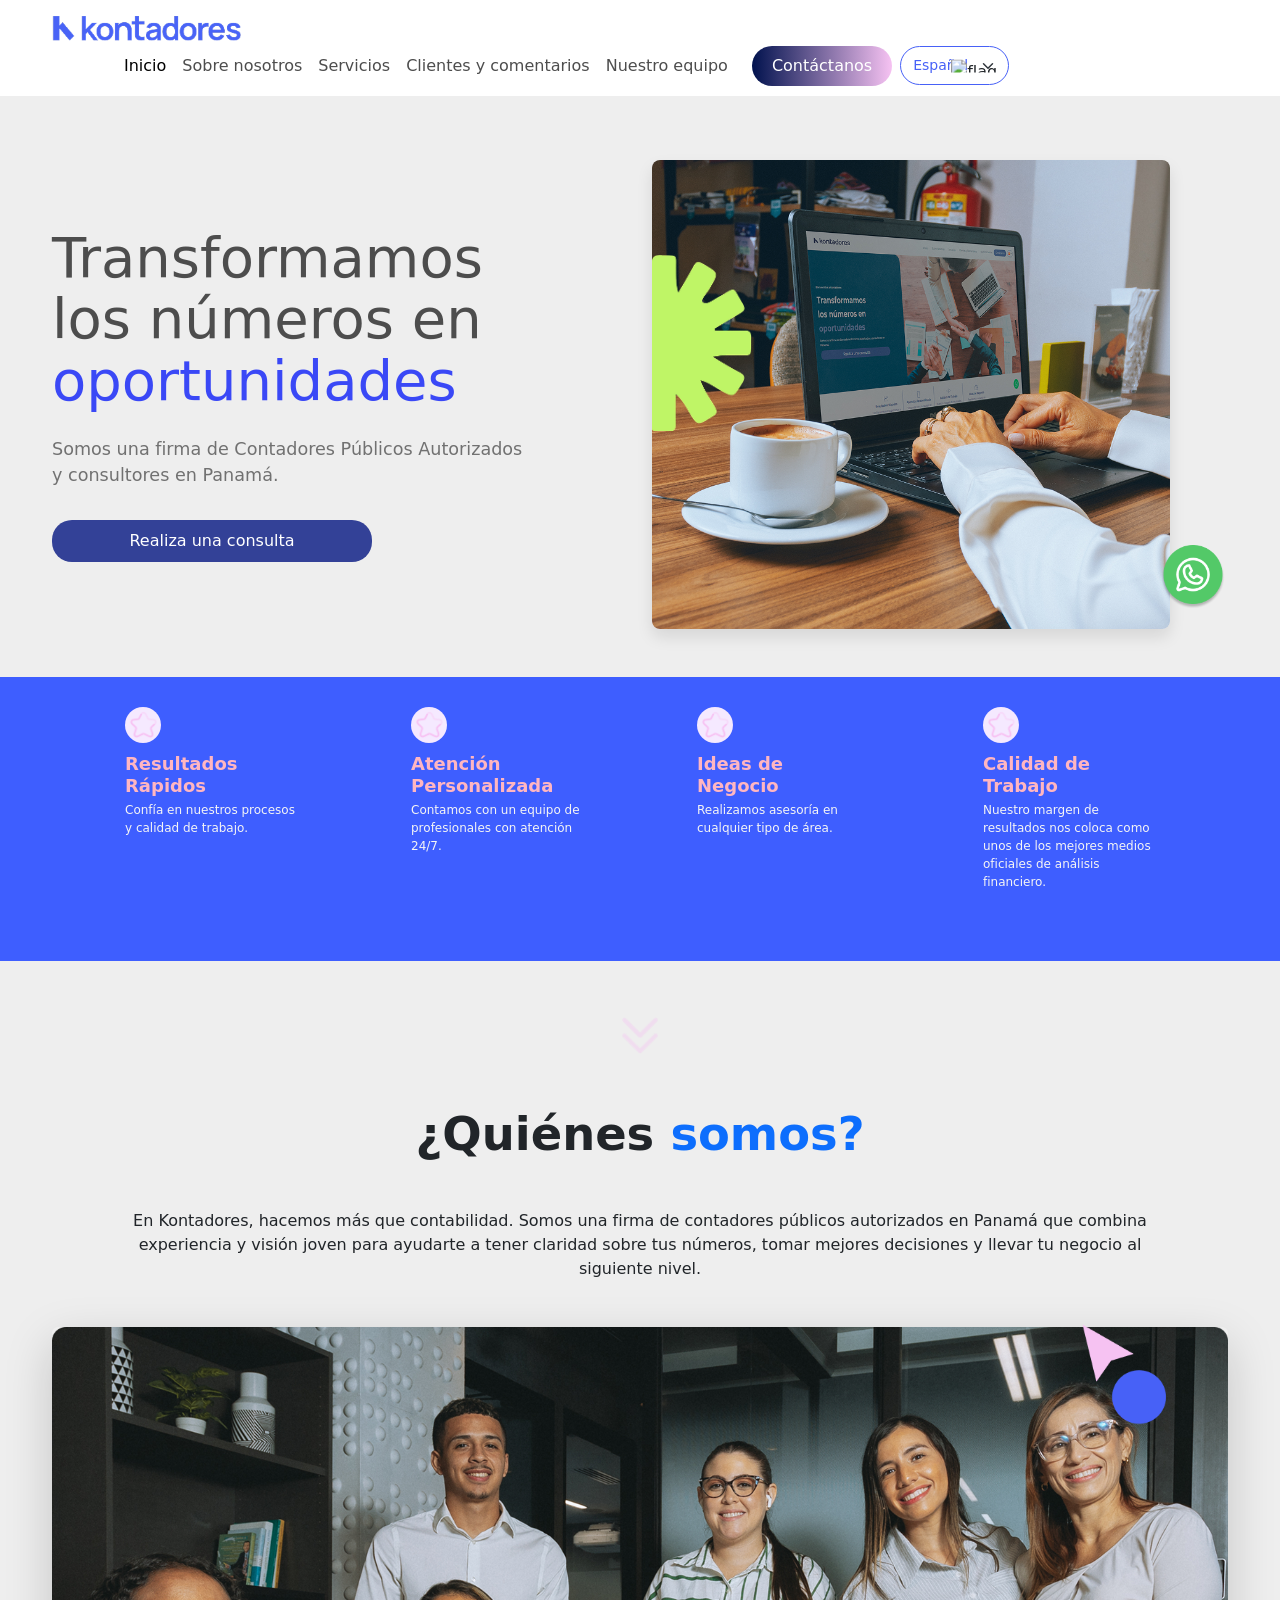
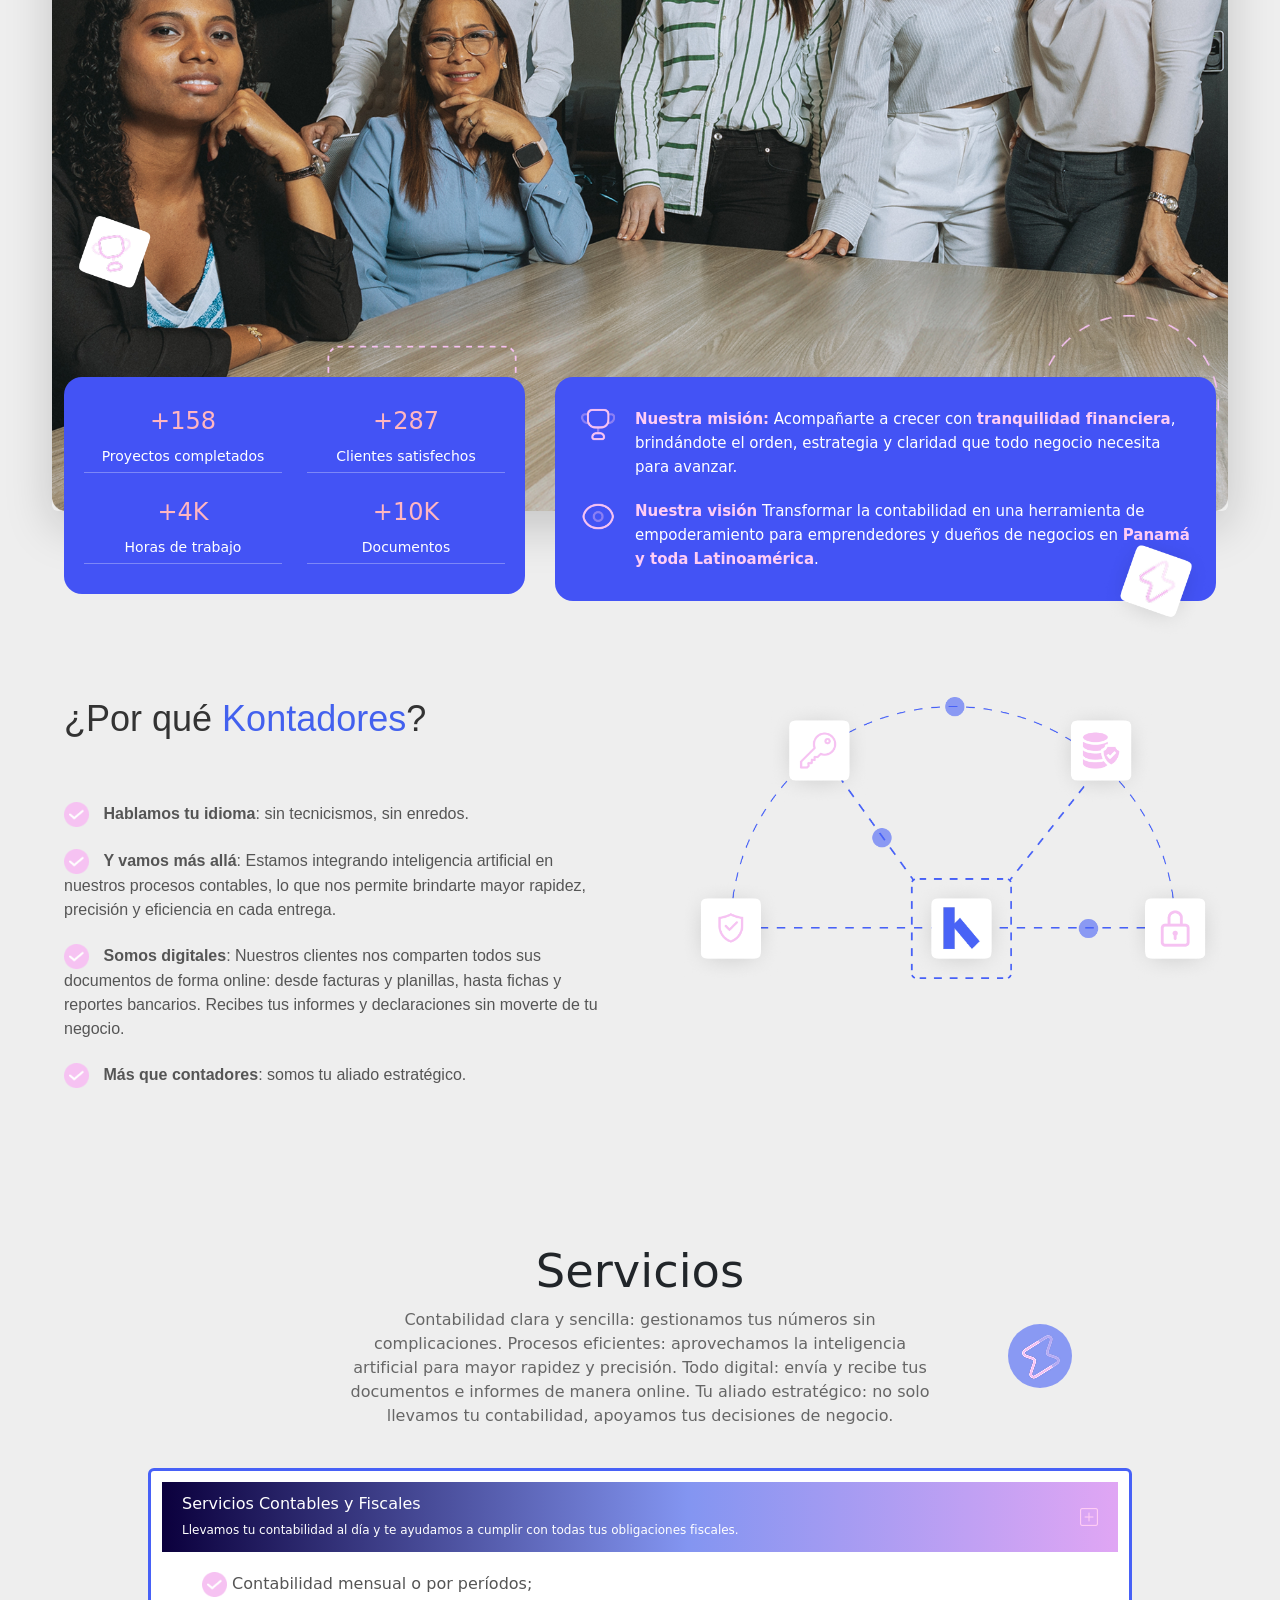
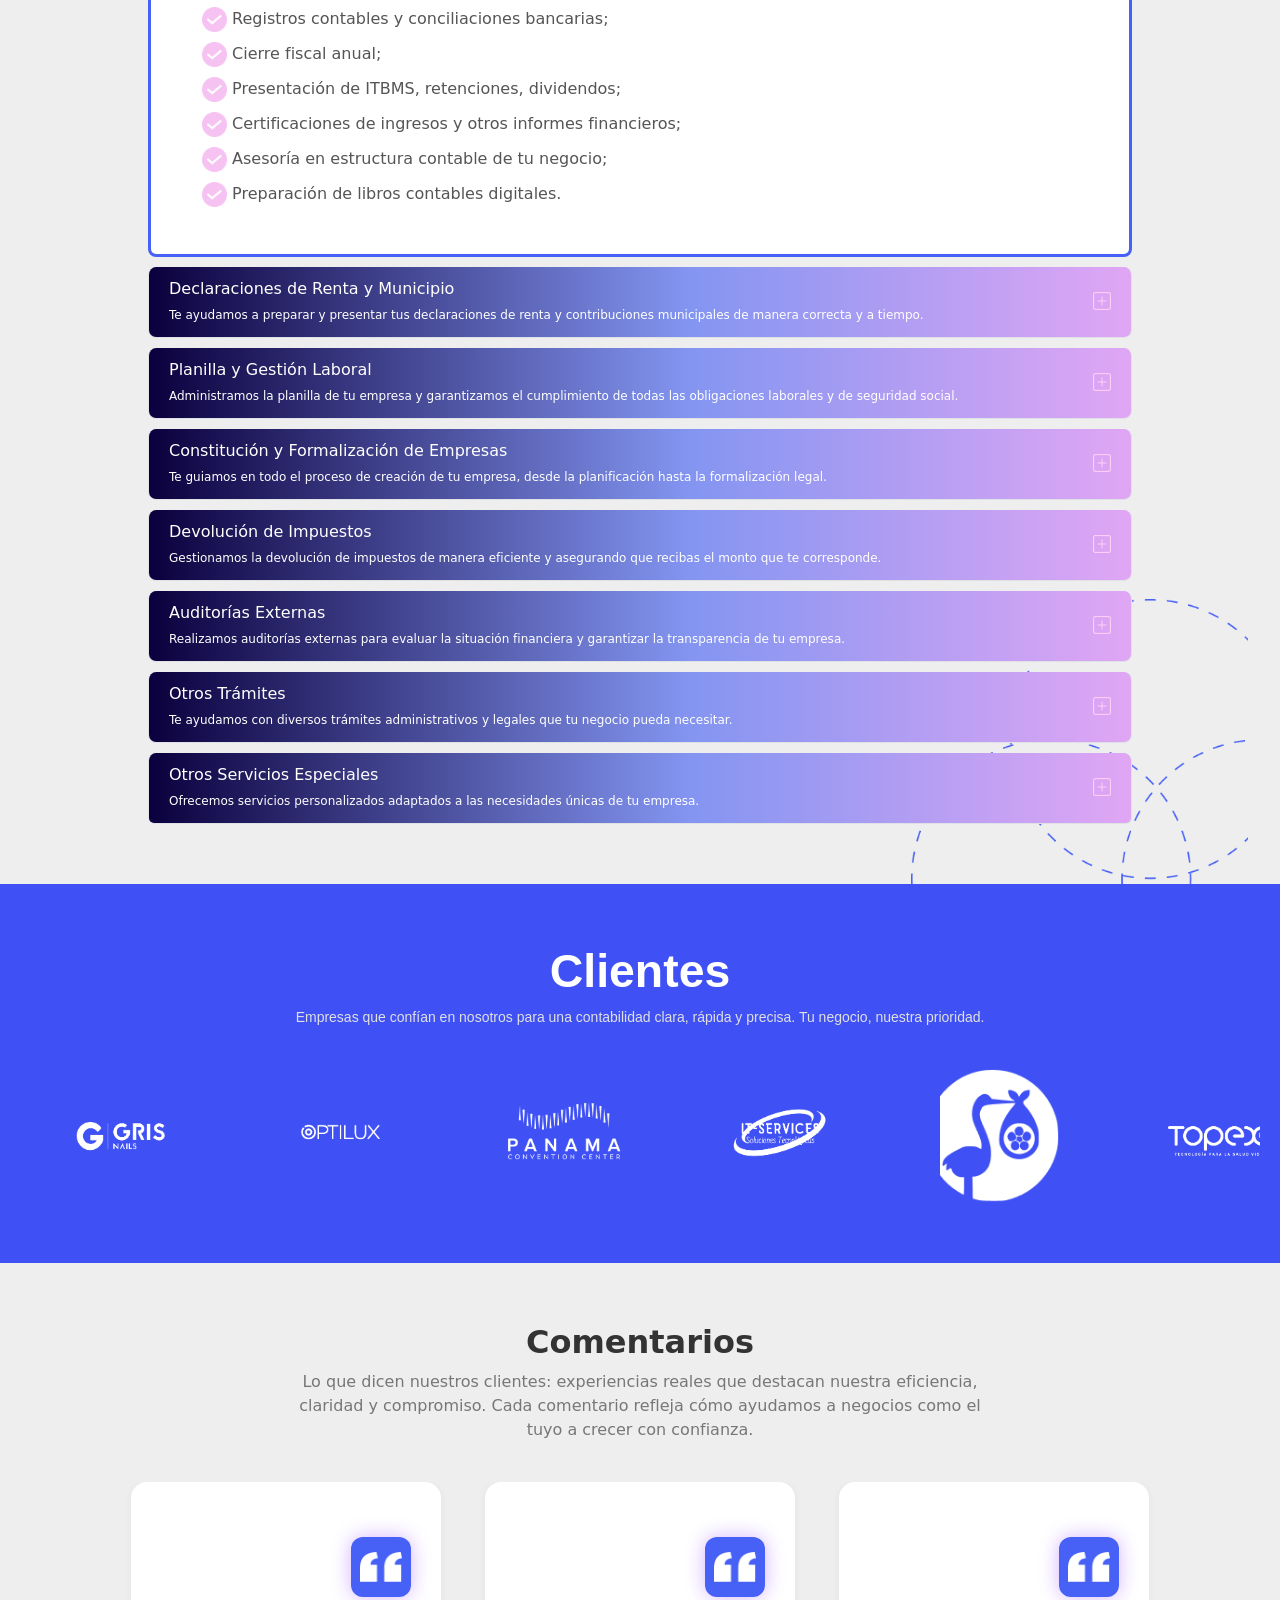
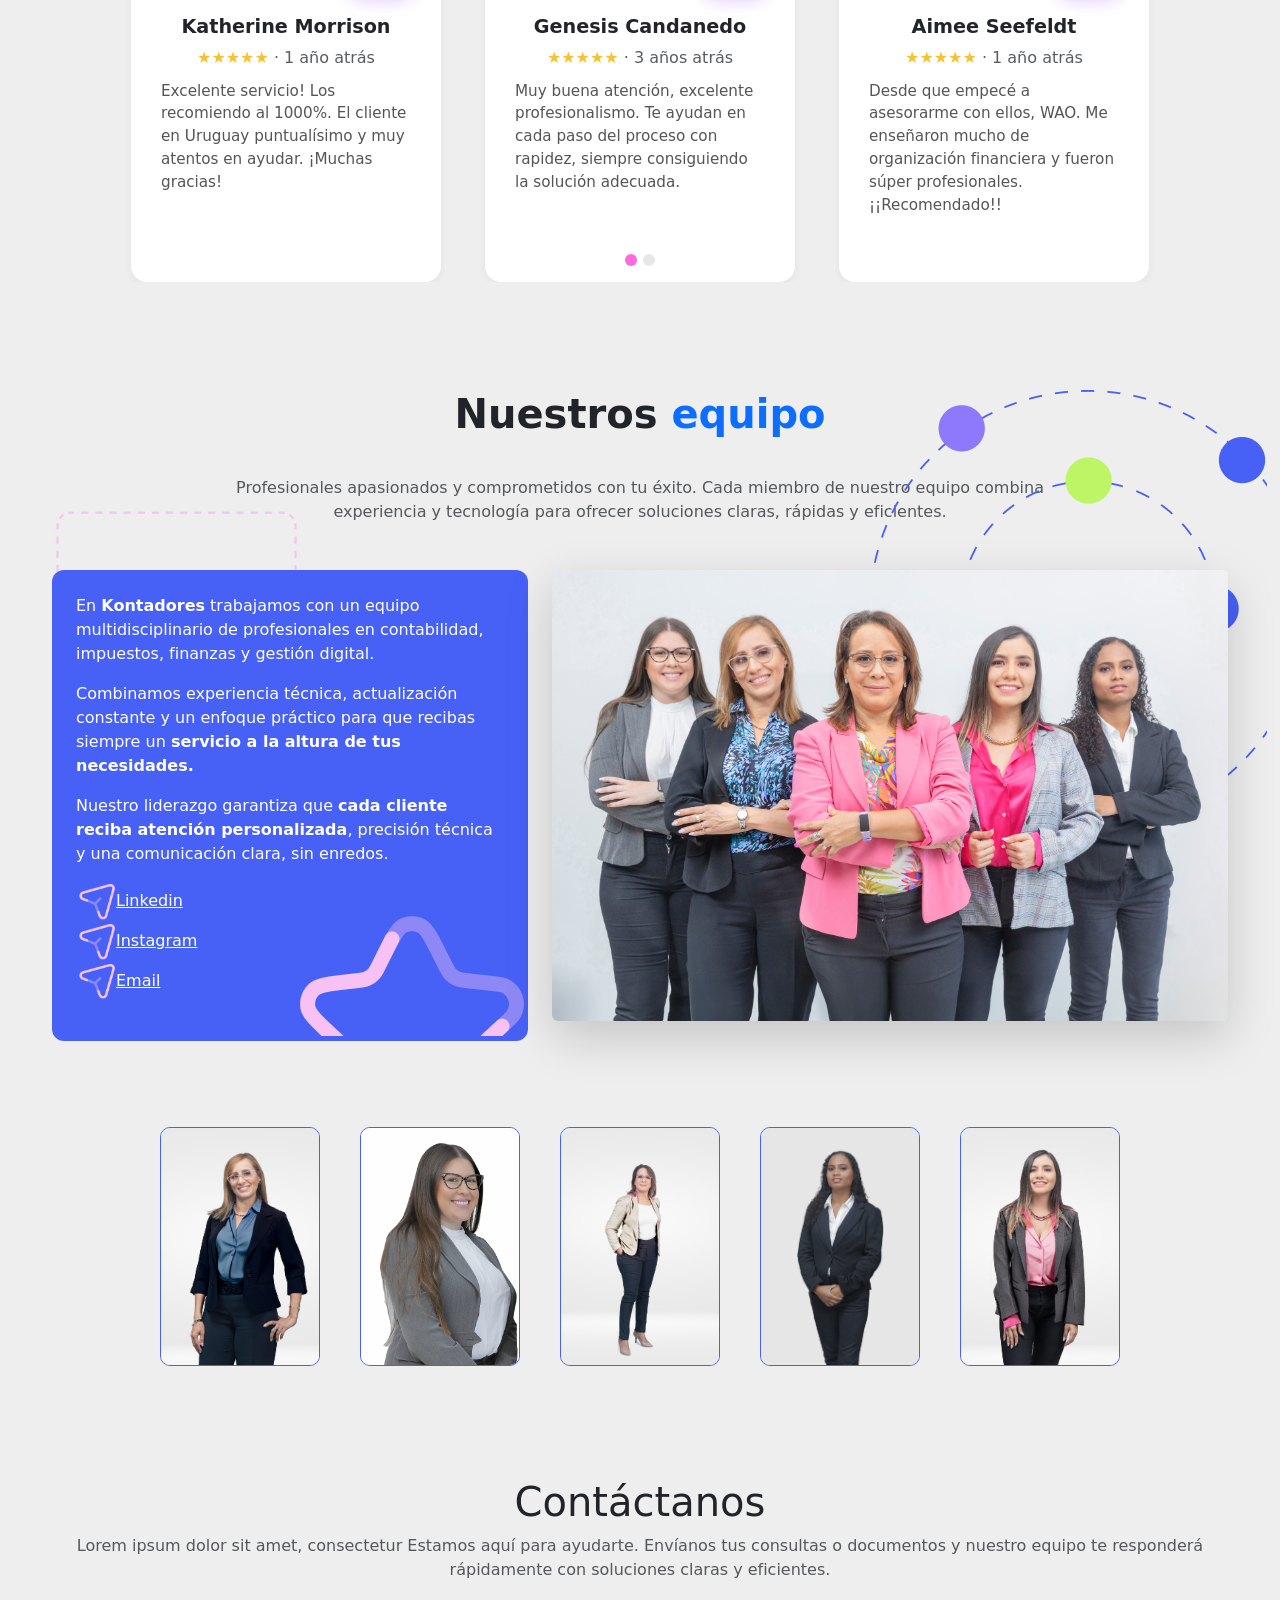
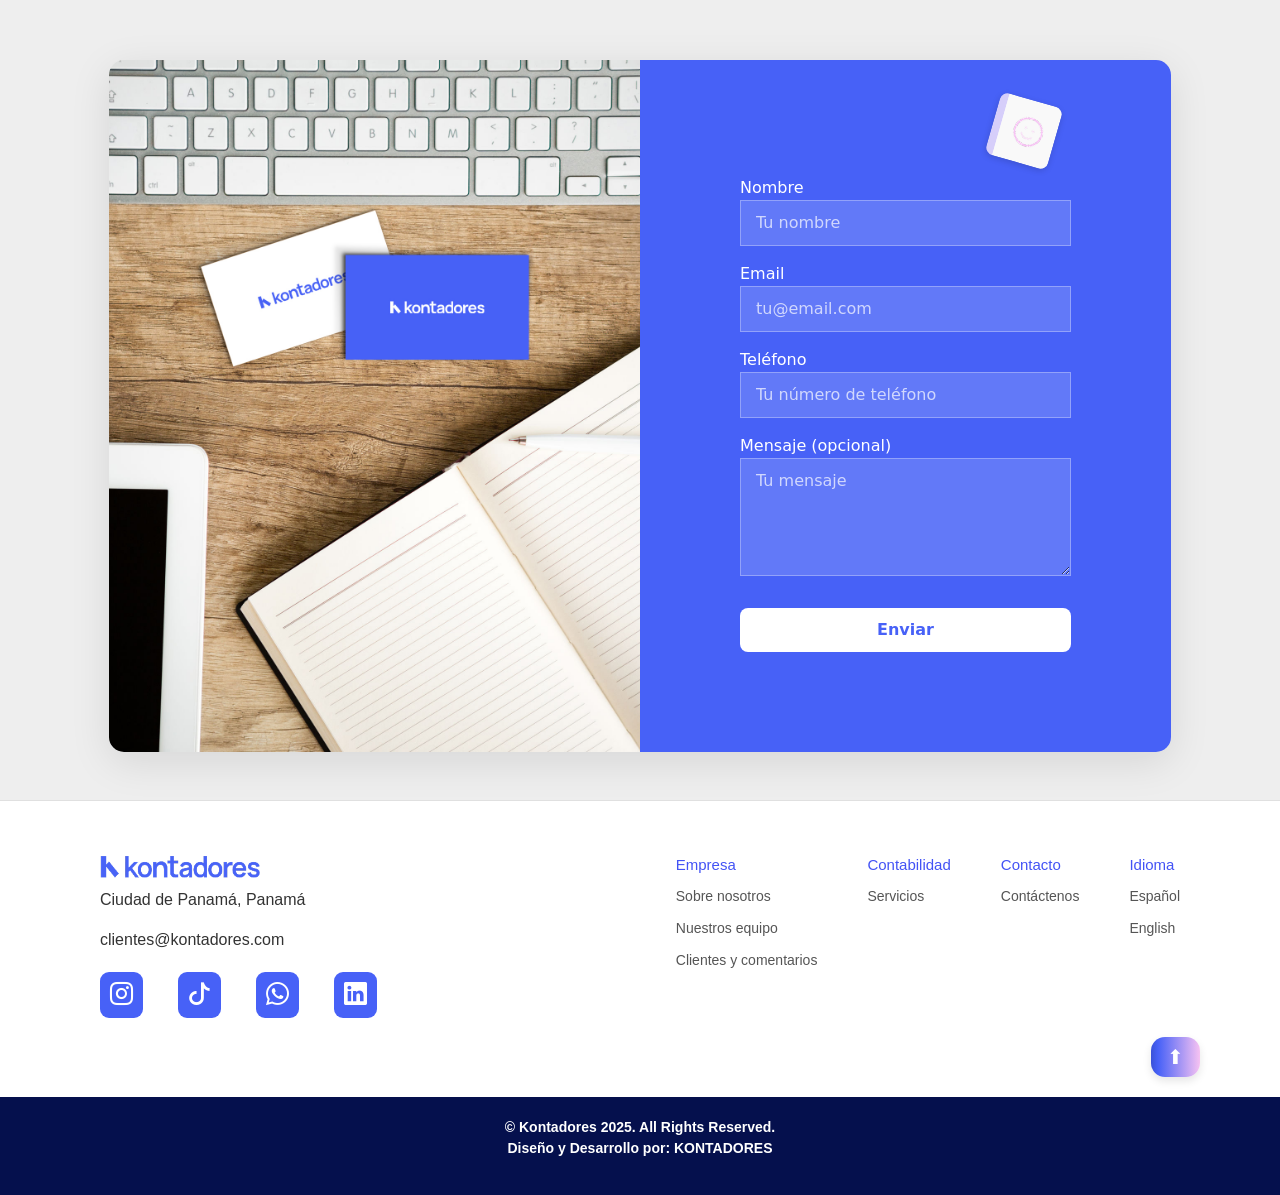
==== commit ce3d53d2: "ajustes finos site" ====
--- a/kontadores/index.html
+++ b/kontadores/index.html
@@ -691,7 +691,7 @@
                                 <li><a href="https://www.linkedin.com/company/kontadorespa/about/" target="_blank"><img
                                             src="./img/send.png" class="list-send" />Linkedin</a>
                                 </li>
-                                <li><a href="#"><img src="./img/send.png" class="list-send" />Instagram</a></li>
+                                <li><a href="https://www.instagram.com/kontadores/" target="_blank"><img src="./img/send.png" class="list-send" />Instagram</a></li>
                                 <li><a href="#"><img src="./img/send.png" class="list-send" />Email</a></li>
                             </ul>
                             <img src="./img/star_curt.png" class="list-send-stars" />
@@ -814,11 +814,11 @@
                     <span class="logo-text"></span> -->
                     </div>
                     <p>Ciudad de Panamá, Panamá</p>
-                    <p>kontadoresdigitales@gmail.com</p>
+                    <p>clientes@kontadores.com</p>
 
                     <div class="social-icons">
-                        <a href="#"><i class="bi bi-instagram"></i></a>
-                        <a href="#"><i class="bi bi-tiktok"></i></a>
+                        <a href="https://www.instagram.com/kontadores/" target="_blank"><i class="bi bi-instagram"></i></a>
+                        <a href="https://www.tiktok.com/@kontadorespanama" target="_blank"><i class="bi bi-tiktok"></i></a>
                         <a href="https://web.whatsapp.com/send?phone=5076626-2822&text=" target="_blank"><i
                                 class="bi bi-whatsapp"></i></a>
                         <a href="https://www.linkedin.com/company/kontadorespa/about/" target="_blank"><i
--- a/kontadores/style.css
+++ b/kontadores/style.css
@@ -43,9 +43,10 @@
 }
 
 .btn-gradient-home{
-  background: linear-gradient(to right, #01124E, #F6C2F2);
   color: white;
+  background: #334197;
   border: none;
+  /* border: solid #fff; */
   border-radius: 20px;
   width: 20rem;
   padding: 9px 0;
@@ -53,6 +54,8 @@
 
 .btn-gradient-home:hover {
 opacity: 0.9;
+color: #334197;
+border: solid #334197;
 }
 
 /* Select de idioma */
